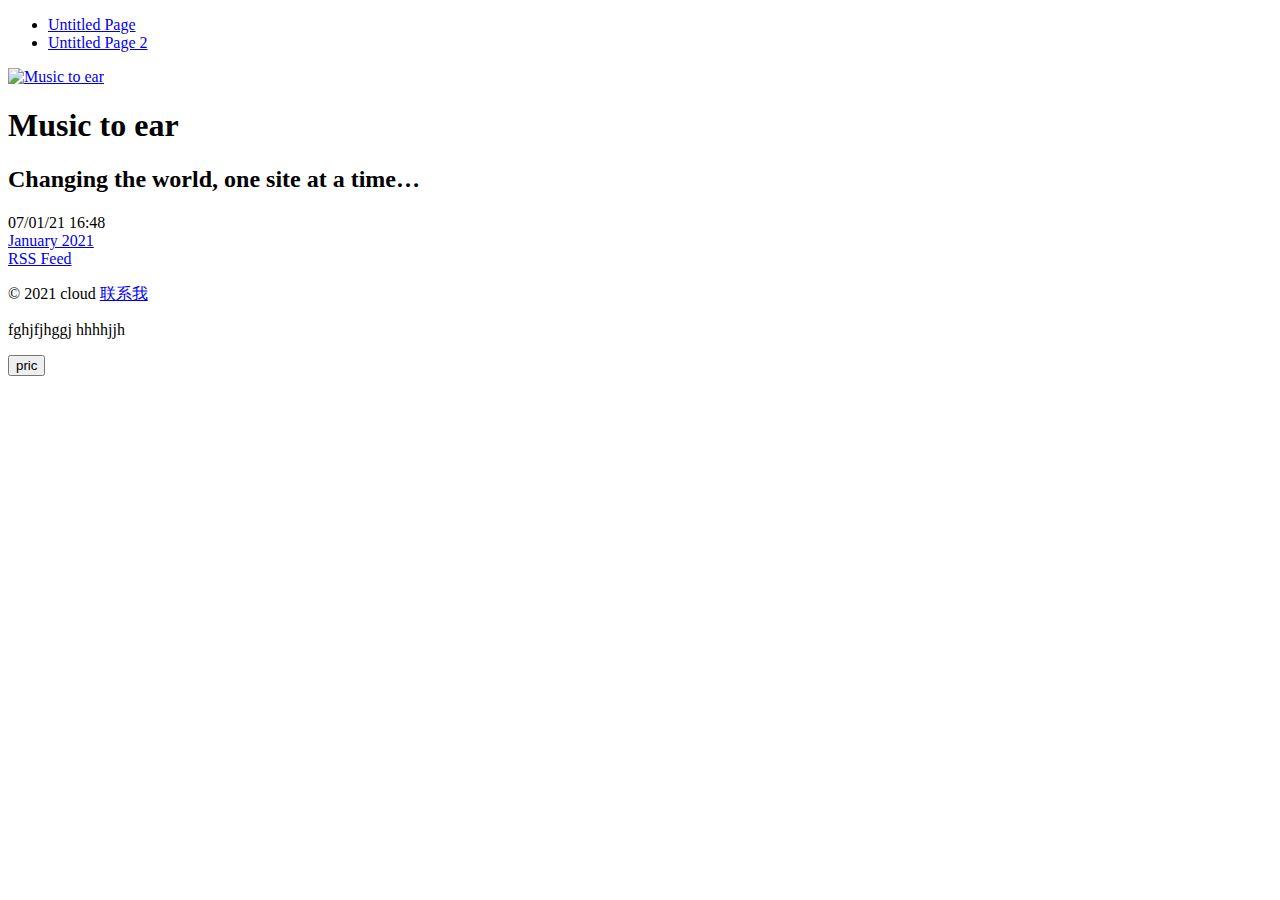
==== index.html @ 0192f1a6 "Add files via upload" ====
<!DOCTYPE html>
<html xmlns="https://www.w3.org/1999/xhtml" lang="zh">
 <head>

   <meta charset="utf-8" />
   <meta name="viewport" content="width=device-width, initial-scale=1.0, maximum-scale=1.0, user-scalable=0" />

	
<meta http-equiv="Content-Type" content="text/html; charset=utf-8" />
		<meta name="robots" content="index, follow" />
		<meta name="generator" content="RapidWeaver" />
		<link rel="apple-touch-icon" sizes="180x180" href="https://mutear.cn/resources/Amt180.png" />
<link rel="apple-touch-icon" sizes="167x167" href="https://mutear.cn/resources/Amt167.png" />
<link rel="icon" type="image/png" href="https://mutear.cn/resources/mt60x60.png" sizes="64x64" />
<link rel="apple-touch-icon" sizes="152x152" href="https://mutear.cn/resources/Amt152.png" />

	<meta name="twitter:card" content="summary">
	<meta name="twitter:title" content="Untitled Page | Music to ear">
	<meta name="twitter:url" content="https://mutear.cn/index.html">
	<meta property="og:type" content="website">
	<meta property="og:site_name" content="Music to ear">
	<meta property="og:title" content="Untitled Page | Music to ear">
	<meta property="og:url" content="https://mutear.cn/index.html"><!-- User defined head content such as meta tags and encoding options -->
	<title>Untitled Page | Music to ear</title>

	<link rel="stylesheet" type="text/css" media="all" href="rw_common/themes/lander/consolidated.css?rwcache=631704757" />
		
	
	
	<!-- Style variations - these are set up in the theme.plist -->
	<!-- User defined styles -->

	 <!--<script src="http://ajax.googleapis.com/ajax/libs/jquery/1.11.0/jquery.min.js"></script> -->
	 <!-- jquery 1.11.0 embedded -->
	 <script type="text/javascript" src="rw_common/themes/lander/js/jquery.min.js?rwcache=631704757"></script>
     <script type="text/javascript" src="rw_common/themes/lander/javascript.js?rwcache=631704757"></script>
	 <script type="text/javascript" src="rw_common/themes/lander/js/box.js?rwcache=631704757"></script>
	 <script type="text/javascript" src="rw_common/themes/lander/js/multithemes.js?rwcache=631704757"></script>

	<!-- User defined javascript -->
	<link rel="alternate" type="application/rss+xml" title="My RSS Feed" href="https://mutear.cn/files/feed.xml" />
<script type="text/javascript" async src="https://mutear.cn/files/meta.js"></script>

	

</head>

<!-- This page was created with RapidWeaver from Realmac Software. http://www.realmacsoftware.com -->

<body>
<div id="container"><!-- Start container -->
<!--box trigger-->
<div id="drop" class="togglebox">
    <i class="fa fa-plus-square-o"></i>
  </div>
<div class="clearer"></div>
 <!--drop nav -->
  <div id="accordion"><!-- BOX-->
     <div id="navcontainer_box">
     <div id="navcontainer_opacity"></div>
       <div id="navcontainer"><ul><li><a href="./" rel="" id="current">Untitled Page</a></li><li><a href="sitemap/" rel="">Untitled Page 2</a></li></ul></div>
      </div>
    </div><!-- BOX END-->
   <div class="clearer"></div>
  <div id="headerbox">
   <div id="rw-banner-image"> </div>
    <div id="banner_grid"></div>
      <div id="pageHeader"><!-- Start page header -->
     <div id="logo"><a href="https://mutear.cn/"><img src="rw_common/images/mt60x60.png" width="36" height="36" alt="Music to ear"/></a></div>
	  <div id="fade_titles">
	   <h1>Music to ear</h1>
	   <h2>Changing the world, one site at a time&hellip;</h2></div>
    </div><!-- End page header -->
  <div id="breadcrumbcontainer_box">
    <div id="opacity_background"></div>
     <div id="breadcrumbcontainer">
        
      </div><!-- End breadcrumb -->
    </div><!-- End breadcrumbcontainer_box -->
  </div><!-- End headerbox-->
 <div id="global_width">
	 <div id="contentContainer"><!-- Start main content wrapper -->
		 <div id="content"><!-- Start content -->
		   <div id="unique-entry-id-0" class="blog-entry"><h1 class="blog-entry-title"><a href="files/6961a2d50ccfc1071165cd75d370d933-0.html" class="blog-permalink"></a></h1><div class="blog-entry-date">07/01/21 16:48 </div><div class="blog-entry-body"></div></div>
		 </div><!-- End content -->
	 </div><!-- End main content wrapper -->
  <div id="sidebarBackground"></div>
<div id="sidebarContainer"><!-- Start Sidebar wrapper -->
  <div class="sideHeader"></div><!-- Sidebar header -->
	 <div id="sidebar"><!-- Start sidebar content -->
	 <div id="blog-archives"><a class="blog-archive-link-enabled" href="files/archive-january-2021.html">January 2021</a><br /></div><div id="blog-rss-feeds"><a class="blog-rss-link" href="files/feed.xml" rel="alternate" type="application/rss+xml" title="My RSS Feed">RSS Feed</a><br /></div> <!-- sidebar content such as the blog archive links -->
	 <div class="clearer"></div>
		<!-- sidebar content you enter in the page inspector -->
     </div><!-- End sidebar content -->
   </div><!-- End sidebar wrapper -->
 </div><!-- global_width -->
<div class="clearer"></div>
  <div id="footer"><!-- Start Footer -->
   <div class="footer_breadcrumbcontainer"> </div>
	  <p>&copy; 2021 cloud <a href="#" id="rw_email_contact">联系我</a><script type="text/javascript">var _rwObsfuscatedHref0 = "mai";var _rwObsfuscatedHref1 = "lto";var _rwObsfuscatedHref2 = ":wd";var _rwObsfuscatedHref3 = "zhu";var _rwObsfuscatedHref4 = "che";var _rwObsfuscatedHref5 = "201";var _rwObsfuscatedHref6 = "2@1";var _rwObsfuscatedHref7 = "26.";var _rwObsfuscatedHref8 = "com";var _rwObsfuscatedHref = _rwObsfuscatedHref0+_rwObsfuscatedHref1+_rwObsfuscatedHref2+_rwObsfuscatedHref3+_rwObsfuscatedHref4+_rwObsfuscatedHref5+_rwObsfuscatedHref6+_rwObsfuscatedHref7+_rwObsfuscatedHref8; document.getElementById("rw_email_contact").href = _rwObsfuscatedHref;</script></p>
  </div><!-- End Footer -->
</div><!-- End container -->

 <div id="up"><a href="#up"><span><i class="fa fa-angle-up"></i></span></a></div>

<!-- trigger options in multithemes.js -->
<div id="banner_parallax_on_off" class="settings"></div>
<div id="menuOpened" class="settings"></div>
<div id="banner_fade_in" class="settings"></div>

<!-- theme by http://www.multithemes.com -->
<div id="rapidweaver_privacy_message">
    <p><span style="font:13px .AppleSystemUIFont; color:#000000;">fghjfjhggj hhhhjjh </span></p>
    <button id="rapidweaver_privacy_message_dismiss_button">pric</button>
</div>

<script src="rw_common/assets/message.js?rwcache=631704757"></script>
</body>
</html>
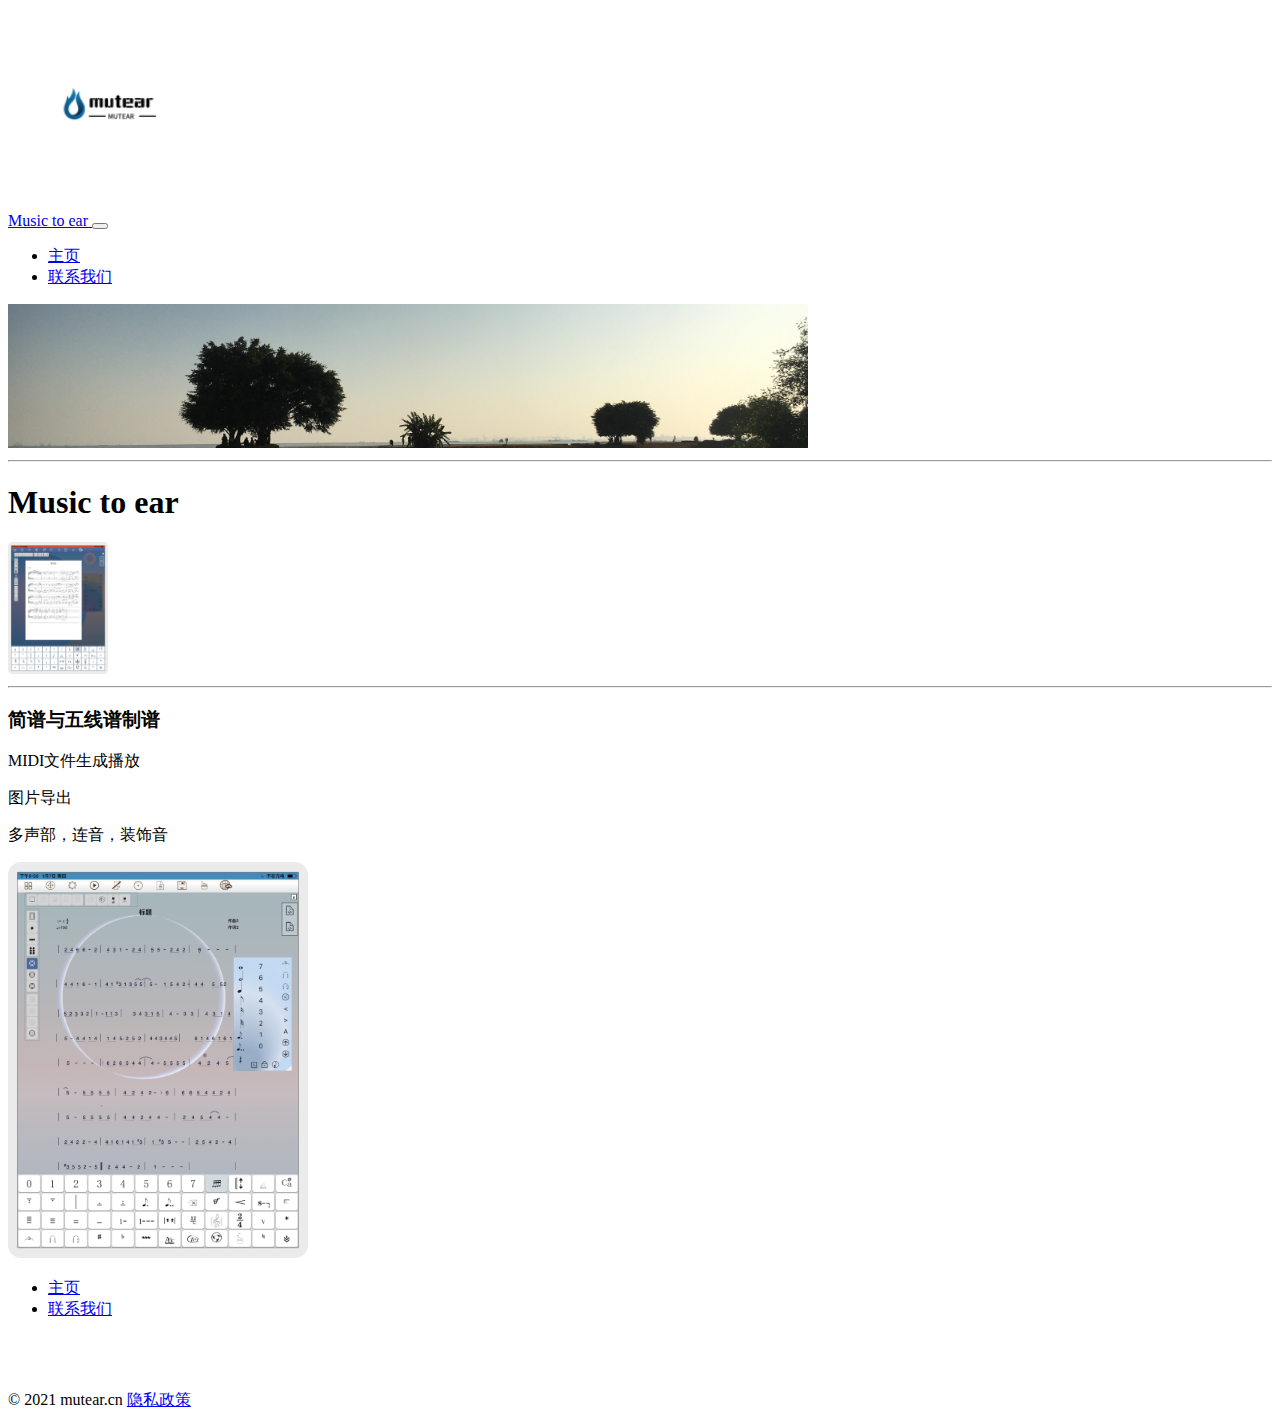
==== commit 47f117a1: "Add files via upload" ====
--- a/index.html
+++ b/index.html
@@ -1,119 +1,127 @@
 <!DOCTYPE html>
-<html xmlns="https://www.w3.org/1999/xhtml" lang="zh">
- <head>
+<html xmlns="http://www.w3.org/1999/xhtml" lang="zh">
 
-   <meta charset="utf-8" />
-   <meta name="viewport" content="width=device-width, initial-scale=1.0, maximum-scale=1.0, user-scalable=0" />
+<head>
 
-	
+	<meta charset="utf-8" /> 
 <meta http-equiv="Content-Type" content="text/html; charset=utf-8" />
 		<meta name="robots" content="index, follow" />
 		<meta name="generator" content="RapidWeaver" />
-		<link rel="apple-touch-icon" sizes="180x180" href="https://mutear.cn/resources/Amt180.png" />
-<link rel="apple-touch-icon" sizes="167x167" href="https://mutear.cn/resources/Amt167.png" />
-<link rel="icon" type="image/png" href="https://mutear.cn/resources/mt60x60.png" sizes="64x64" />
-<link rel="apple-touch-icon" sizes="152x152" href="https://mutear.cn/resources/Amt152.png" />
+		<link rel="apple-touch-icon" sizes="180x180" href="https://www.mutear.cn/resources/large.png" />
+<link rel="apple-touch-icon" sizes="167x167" href="https://www.mutear.cn/resources/medium.png" />
+<link rel="icon" type="image/png" href="https://www.mutear.cn/resources/diugai.com161002989892966.png" sizes="64x64" />
+<link rel="icon" type="image/png" href="https://www.mutear.cn/resources/favicon_medium.png" sizes="32x32" />
+<link rel="apple-touch-icon" sizes="152x152" href="https://www.mutear.cn/resources/small.png" />
+<link rel="icon" type="image/png" href="https://www.mutear.cn/resources/favicon_small.png" sizes="16x16" />
 
 	<meta name="twitter:card" content="summary">
-	<meta name="twitter:title" content="Untitled Page | Music to ear">
-	<meta name="twitter:url" content="https://mutear.cn/index.html">
+	<meta name="twitter:title" content="主页 | Music to ear">
+	<meta name="twitter:url" content="https://www.mutear.cn/index.html">
 	<meta property="og:type" content="website">
 	<meta property="og:site_name" content="Music to ear">
-	<meta property="og:title" content="Untitled Page | Music to ear">
-	<meta property="og:url" content="https://mutear.cn/index.html"><!-- User defined head content such as meta tags and encoding options -->
-	<title>Untitled Page | Music to ear</title>
+	<meta property="og:title" content="主页 | Music to ear">
+	<meta property="og:url" content="https://www.mutear.cn/index.html"> 
 
-	<link rel="stylesheet" type="text/css" media="all" href="rw_common/themes/lander/consolidated.css?rwcache=631704757" />
-		
-	
-	
-	<!-- Style variations - these are set up in the theme.plist -->
-	<!-- User defined styles -->
+	<!-- Meta tags -->
+	<meta name="viewport" content="width=device-width, initial-scale=1.0, maximum-scale=1.0, user-scalable=0" />
 
-	 <!--<script src="http://ajax.googleapis.com/ajax/libs/jquery/1.11.0/jquery.min.js"></script> -->
-	 <!-- jquery 1.11.0 embedded -->
-	 <script type="text/javascript" src="rw_common/themes/lander/js/jquery.min.js?rwcache=631704757"></script>
-     <script type="text/javascript" src="rw_common/themes/lander/javascript.js?rwcache=631704757"></script>
-	 <script type="text/javascript" src="rw_common/themes/lander/js/box.js?rwcache=631704757"></script>
-	 <script type="text/javascript" src="rw_common/themes/lander/js/multithemes.js?rwcache=631704757"></script>
+	<title>主页 | Music to ear</title>
+	<link rel="stylesheet" type="text/css" media="all" href="rw_common/consolidated.css?rwcache=631729079" />
 
-	<!-- User defined javascript -->
-	<link rel="alternate" type="application/rss+xml" title="My RSS Feed" href="https://mutear.cn/files/feed.xml" />
-<script type="text/javascript" async src="https://mutear.cn/files/meta.js"></script>
-
-	
 
 </head>
 
 <!-- This page was created with RapidWeaver from Realmac Software. http://www.realmacsoftware.com -->
 
 <body>
-<div id="container"><!-- Start container -->
-<!--box trigger-->
-<div id="drop" class="togglebox">
-    <i class="fa fa-plus-square-o"></i>
-  </div>
-<div class="clearer"></div>
- <!--drop nav -->
-  <div id="accordion"><!-- BOX-->
-     <div id="navcontainer_box">
-     <div id="navcontainer_opacity"></div>
-       <div id="navcontainer"><ul><li><a href="./" rel="" id="current">Untitled Page</a></li><li><a href="sitemap/" rel="">Untitled Page 2</a></li></ul></div>
-      </div>
-    </div><!-- BOX END-->
-   <div class="clearer"></div>
-  <div id="headerbox">
-   <div id="rw-banner-image"> </div>
-    <div id="banner_grid"></div>
-      <div id="pageHeader"><!-- Start page header -->
-     <div id="logo"><a href="https://mutear.cn/"><img src="rw_common/images/mt60x60.png" width="36" height="36" alt="Music to ear"/></a></div>
-	  <div id="fade_titles">
-	   <h1>Music to ear</h1>
-	   <h2>Changing the world, one site at a time&hellip;</h2></div>
-    </div><!-- End page header -->
-  <div id="breadcrumbcontainer_box">
-    <div id="opacity_background"></div>
-     <div id="breadcrumbcontainer">
-        
-      </div><!-- End breadcrumb -->
-    </div><!-- End breadcrumbcontainer_box -->
-  </div><!-- End headerbox-->
- <div id="global_width">
-	 <div id="contentContainer"><!-- Start main content wrapper -->
-		 <div id="content"><!-- Start content -->
-		   <div id="unique-entry-id-0" class="blog-entry"><h1 class="blog-entry-title"><a href="files/6961a2d50ccfc1071165cd75d370d933-0.html" class="blog-permalink"></a></h1><div class="blog-entry-date">07/01/21 16:48 </div><div class="blog-entry-body"></div></div>
-		 </div><!-- End content -->
-	 </div><!-- End main content wrapper -->
-  <div id="sidebarBackground"></div>
-<div id="sidebarContainer"><!-- Start Sidebar wrapper -->
-  <div class="sideHeader"></div><!-- Sidebar header -->
-	 <div id="sidebar"><!-- Start sidebar content -->
-	 <div id="blog-archives"><a class="blog-archive-link-enabled" href="files/archive-january-2021.html">January 2021</a><br /></div><div id="blog-rss-feeds"><a class="blog-rss-link" href="files/feed.xml" rel="alternate" type="application/rss+xml" title="My RSS Feed">RSS Feed</a><br /></div> <!-- sidebar content such as the blog archive links -->
-	 <div class="clearer"></div>
-		<!-- sidebar content you enter in the page inspector -->
-     </div><!-- End sidebar content -->
-   </div><!-- End sidebar wrapper -->
- </div><!-- global_width -->
-<div class="clearer"></div>
-  <div id="footer"><!-- Start Footer -->
-   <div class="footer_breadcrumbcontainer"> </div>
-	  <p>&copy; 2021 cloud <a href="#" id="rw_email_contact">联系我</a><script type="text/javascript">var _rwObsfuscatedHref0 = "mai";var _rwObsfuscatedHref1 = "lto";var _rwObsfuscatedHref2 = ":wd";var _rwObsfuscatedHref3 = "zhu";var _rwObsfuscatedHref4 = "che";var _rwObsfuscatedHref5 = "201";var _rwObsfuscatedHref6 = "2@1";var _rwObsfuscatedHref7 = "26.";var _rwObsfuscatedHref8 = "com";var _rwObsfuscatedHref = _rwObsfuscatedHref0+_rwObsfuscatedHref1+_rwObsfuscatedHref2+_rwObsfuscatedHref3+_rwObsfuscatedHref4+_rwObsfuscatedHref5+_rwObsfuscatedHref6+_rwObsfuscatedHref7+_rwObsfuscatedHref8; document.getElementById("rw_email_contact").href = _rwObsfuscatedHref;</script></p>
-  </div><!-- End Footer -->
-</div><!-- End container -->
+	<nav class="navbar navbar-expand-lg">
+		
+		<div class="container">
+			
+            <a class="navbar-brand" href="https://www.mutear.cn/">
+                <div class="logo"><img src="resources/large.png" width="200" height="200" alt="Music to ear"/></div>
+                <span class="navbar-title">Music to ear</span>
+            </a>
+         
+			<button class="navbar-toggler" type="button" data-toggle="collapse" data-target="#navbarNav" aria-controls="navbarNav" aria-expanded="false"
+			 aria-label="Toggle navigation">
+				<span class="navbar-toggler-icon"></span>
+			</button>
+			<div class="collapse navbar-collapse" id="navbarNav">
+				<ul class="navbar-nav ml-auto"><li class="nav-item active"><a href="index.html" target="_blank" class="nav-link">主页</a></li><li class="nav-item"><a href="uswe.html" rel="" class="nav-link">联系我们</a></li></ul>
+			 
+			</div>
+		</div>
+	</nav><img src="resources/bg.jpg" width="800">  
+	<hr class="my-5">
+	<div class="hero pb-5">
+		<div class="container">
+			<div class="row align-items-center justify-content-center">
+				<div class="col-sm-6 align-self-center">
+					<h1 class="hero-title mb-4">
+						Music to ear
+					</h1>
+					<p class="lead hero-slogan">
+						
+					</p>
+				</div>
+				<div class="col-sm-6">
+					<img src="resources/default.jpg" width="100" alt="" class="banner_image">
+				</div>
+			</div>
+		</div>
+    </div>
 
- <div id="up"><a href="#up"><span><i class="fa fa-angle-up"></i></span></a></div>
+    <hr class="my-5">
 
-<!-- trigger options in multithemes.js -->
-<div id="banner_parallax_on_off" class="settings"></div>
-<div id="menuOpened" class="settings"></div>
-<div id="banner_fade_in" class="settings"></div>
+	<div class="container">
+        <div class="row intro justify-content-between">
+            
+            
+           <div class="col-sm-6 align-self-center">
+					<h3 class="hero-title mb-4">
+					简谱与五线谱制谱
+					</h3>
+					
+				</div>
+				<div class="col-sm-6">
+					<p class="lead hero-slogan">
+						<li class="nav-item active">MIDI文件生成播放</li>
+					</p>
+					<p class="blog-rss-link">
+						<li class="nav-item active">图片导出</li>
+					</p>
+					<p class="lead hero-slogan">
+						<li class="nav-item active">多声部，连音，装饰音</li>	
+						</p>					
+							<img src="resources/jp.png" width="300" alt="" class="banner_image">
+				</div>
+			
+        </div>
+	</div>
 
-<!-- theme by http://www.multithemes.com -->
-<div id="rapidweaver_privacy_message">
-    <p><span style="font:13px .AppleSystemUIFont; color:#000000;">fghjfjhggj hhhhjjh </span></p>
-    <button id="rapidweaver_privacy_message_dismiss_button">pric</button>
-</div>
+	<div class="footer">
+		<div class="container">
+			<div class="row justify-content-start">
+				<div class="col">
+					
 
-<script src="rw_common/assets/message.js?rwcache=631704757"></script>
+					<ul class="navbar-nav ml-auto"><li class="nav-item active"><a href="index.html" target="_blank" class="nav-link">主页</a></li><li class="nav-item"><a href="uswe.html" rel="" class="nav-link">联系我们</a></li></ul>
+				
+				
+				</div>
+				
+			</div>
+		</div>
+	</br>
+	</br></br>
+		<div class="container">
+		   <div > &copy; 2021 mutear.cn <a href="privacy.html" rel="" class="nav-link">隐私政策</a></div>
+		</div>
+		</div>
+	</div>
+
+	
 </body>
-</html>
+
+</html>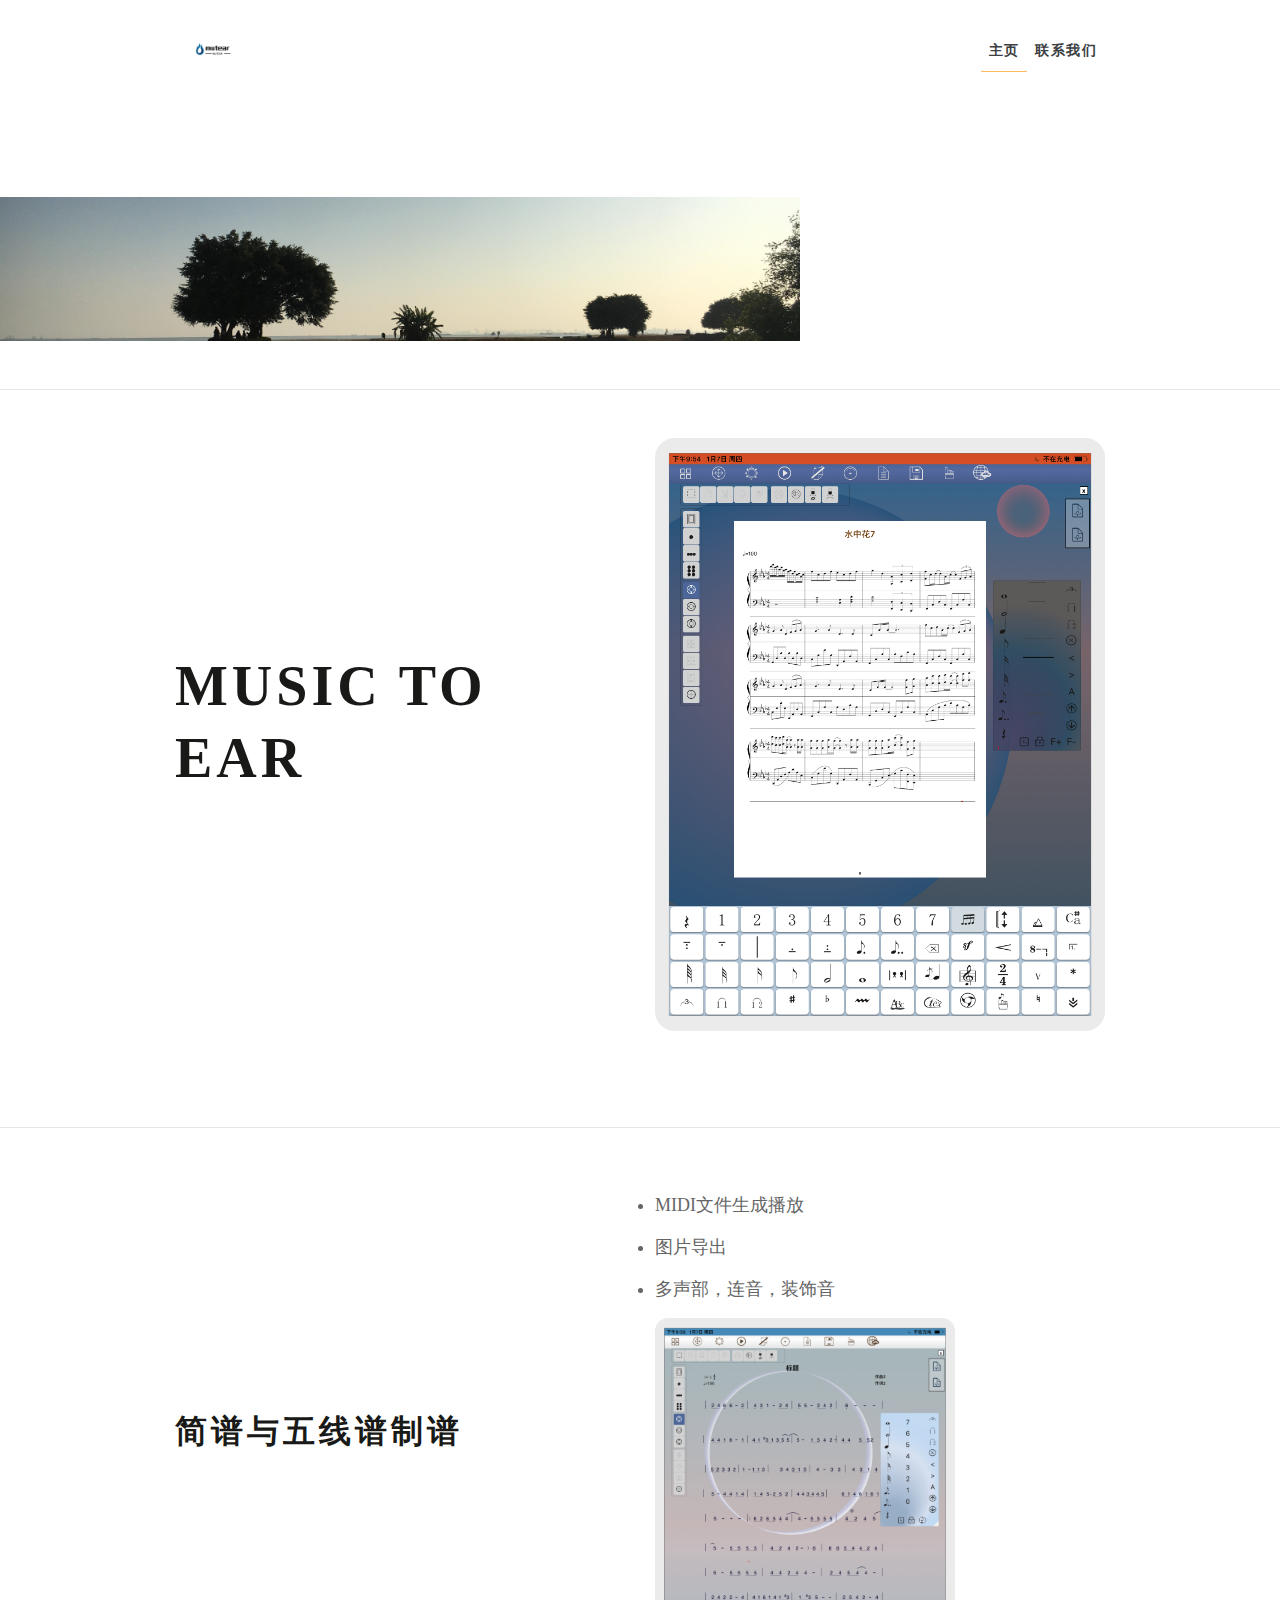
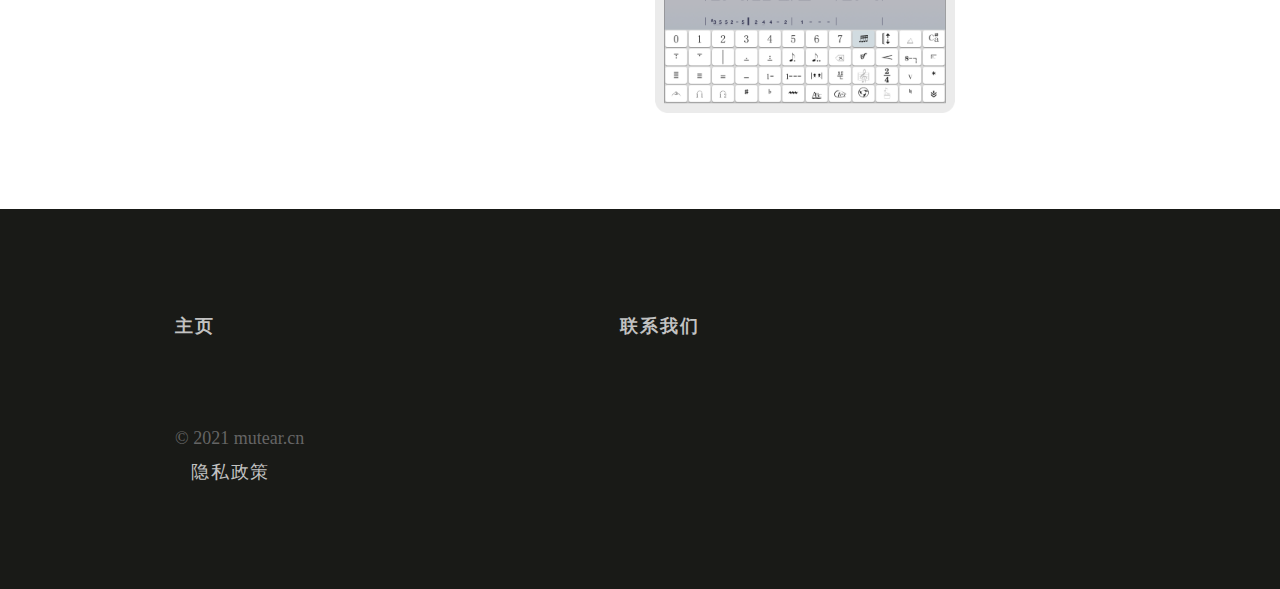
==== commit 691bccf2: "Update index.html" ====
--- a/index.html
+++ b/index.html
@@ -26,7 +26,7 @@
 	<meta name="viewport" content="width=device-width, initial-scale=1.0, maximum-scale=1.0, user-scalable=0" />
 
 	<title>主页 | Music to ear</title>
-	<link rel="stylesheet" type="text/css" media="all" href="rw_common/consolidated.css?rwcache=631729079" />
+	<link rel="stylesheet" type="text/css" media="all" href="rw_common/consolidated.css" />
 
 
 </head>
@@ -124,4 +124,4 @@
 	
 </body>
 
-</html>+</html>
--- a/rw_common/consolidated.css
+++ b/rw_common/consolidated.css
@@ -0,0 +1 @@
+@media only screen{body{color:rgba(101,101,101,1.00);background-color:rgba(255,255,255,1.00);font-size:18px;}a:link,a:visited{color:rgba(253,187,92,1.00);}a:active,a:hover{color:rgba(202,150,74,1.00);}.btn-primary:link,.form-input-button{color:#FFF;background-color:rgba(253,187,92,1.00);border-color:rgba(253,187,92,1.00);}blockquote{color:rgba(25,26,23,1.00);border-left-color:rgba(253,187,92,1.00);}.dropdown-menu .active .nav-link{color:rgba(253,187,92,1.00);}.album-title,h1,h2,h3,h4,h5,h6{color:rgba(25,26,23,1.00);}.album-title em,h1 em,h2 em,h3 em,h4 em,h5 em,h6 em{color:rgba(194,194,194,1.00);}.album-title:after,h1:after,h2:after,h3:after,h4:after,h5:after,h6:after{background-color:rgba(253,187,92,1.00);}.navbar{background-color:rgba(255,255,255,1.00);}.nav-link:link,.nav-link:visited{color:rgba(59,62,66,1.00);}.navbar-nav>.nav-item>.nav-link:hover{color:rgba(47,50,53,1.00);}.navbar-toggler-icon{background:url("data:image/svg+xml;charset=utf8,%3Csvg viewBox='0 0 30 30' xmlns='http://www.w3.org/2000/svg'%3E%3Cpath stroke='rgba(59,62,66,1.00)' stroke-width='2' stroke-linecap='round' stroke-miterlimit='10' d='M4 7h22M4 15h22M4 23h22'/%3E%3C/svg%3E");}.navbar-nav>.nav-item.active>.nav-link{border-color:rgba(253,187,92,1.00);}.footer{background-color:rgba(25,26,23,1.00);}.footer a:active,.footer a:hover,.footer a:link,.footer a:visited,.footer-content{color:rgba(194,194,194,1.00) !important;}.navbar .navbar-brand img{display:inline-block;}.nav-link{text-transform:uppercase;letter-spacing:0.1em;}.hero-title{text-transform:uppercase;}.banner_image{filter:none;}.container{max-width:960px;}h1,h2,h3,h4,h5,h6,.album-title{text-transform:uppercase;letter-spacing:0.25rem;}}/*! * Bootstrap v4.0.0 (https://getbootstrap.com) * Copyright 2011-2018 The Bootstrap Authors * Copyright 2011-2018 Twitter, Inc. * Licensed under MIT (https://github.com/twbs/bootstrap/blob/master/LICENSE) */:root{--blue:#007bff;--indigo:#6610f2;--purple:#6f42c1;--pink:#e83e8c;--red:#dc3545;--orange:#fd7e14;--yellow:#ffc107;--green:#28a745;--teal:#20c997;--cyan:#17a2b8;--white:#fff;--gray:#6c757d;--gray-dark:#343a40;--primary:#007bff;--secondary:#6c757d;--success:#28a745;--info:#17a2b8;--warning:#ffc107;--danger:#dc3545;--light:#f8f9fa;--dark:#343a40;--breakpoint-xs:0;--breakpoint-sm:576px;--breakpoint-md:768px;--breakpoint-lg:992px;--breakpoint-xl:1200px;--font-family-sans-serif:"Quattrocento Sans",-apple-system,BlinkMacSystemFont,"Segoe UI",Roboto,"Helvetica Neue",Arial,sans-serif,"Apple Color Emoji","Segoe UI Emoji","Segoe UI Symbol";--font-family-monospace:SFMono-Regular,Menlo,Monaco,Consolas,"Liberation Mono","Courier New",monospace;}*,:after,:before{-webkit-box-sizing:border-box;box-sizing:border-box;}html{font-family:sans-serif;line-height:1.15;-webkit-text-size-adjust:100%;-ms-text-size-adjust:100%;-ms-overflow-style:scrollbar;-webkit-tap-highlight-color:transparent;}@-ms-viewport{width:device-width;}article,aside,dialog,figcaption,figure,footer,header,hgroup,main,nav,section{display:block;}body{margin:0;font-family:Quattrocento,serif;font-size:1rem;line-height:1.6;color:#656565;text-align:left;background-color:#FFF;}[tabindex="-1"]:focus{outline:0 !important;}hr{-webkit-box-sizing:content-box;box-sizing:content-box;height:0;overflow:visible;}h1,h2,h3,h4,h5,h6{margin-top:0;margin-bottom:0.5rem;}p{margin-top:0;margin-bottom:1rem;}abbr[data-original-title],abbr[title]{text-decoration:underline;-webkit-text-decoration:underline dotted;text-decoration:underline dotted;cursor:help;border-bottom:0;}address{font-style:normal;line-height:inherit;}address,dl,ol,ul{margin-bottom:1rem;}dl,ol,ul{margin-top:0;}ol ol,ol ul,ul ol,ul ul{margin-bottom:0;}dt{font-weight:700;}dd{margin-bottom:0.5rem;margin-left:0;}blockquote{margin:0 0 1rem;}dfn{font-style:italic;}b,strong{font-weight:bolder;}small{font-size:80%;}sub,sup{position:relative;font-size:75%;line-height:0;vertical-align:baseline;}sub{bottom:-0.25em;}sup{top:-0.5em;}a{color:#007BFF;text-decoration:none;background-color:transparent;-webkit-text-decoration-skip:objects;}a:hover{color:#0056B3;text-decoration:underline;}a:not([href]):not([tabindex]),a:not([href]):not([tabindex]):focus,a:not([href]):not([tabindex]):hover{color:inherit;text-decoration:none;}a:not([href]):not([tabindex]):focus{outline:0;}code,kbd,pre,samp{font-family:monospace,monospace;font-size:1em;}pre{margin-top:0;margin-bottom:1rem;overflow:auto;-ms-overflow-style:scrollbar;}figure{margin:0 0 1rem;}img{vertical-align:middle;border-style:none;}svg:not(:root){overflow:hidden;}table{border-collapse:collapse;}caption{padding-top:0.75rem;padding-bottom:0.75rem;color:#6C757D;text-align:left;caption-side:bottom;}th{text-align:inherit;}label{display:inline-block;margin-bottom:0.5rem;}button{border-radius:0;}button:focus{outline:1px dotted;outline:5px auto -webkit-focus-ring-color;}button,input,optgroup,select,textarea{margin:0;font-family:inherit;font-size:inherit;line-height:inherit;}button,input{overflow:visible;}button,select{text-transform:none;}[type=reset],[type=submit],button,html [type=button]{-webkit-appearance:button;}[type=button]::-moz-focus-inner,[type=reset]::-moz-focus-inner,[type=submit]::-moz-focus-inner,button::-moz-focus-inner{padding:0;border-style:none;}input[type=checkbox],input[type=radio]{-webkit-box-sizing:border-box;box-sizing:border-box;padding:0;}input[type=date],input[type=datetime-local],input[type=month],input[type=time]{-webkit-appearance:listbox;}textarea{overflow:auto;resize:vertical;}fieldset{min-width:0;padding:0;margin:0;border:0;}legend{display:block;width:100%;max-width:100%;padding:0;margin-bottom:0.5rem;font-size:1.5rem;line-height:inherit;color:inherit;white-space:normal;}progress{vertical-align:baseline;}[type=number]::-webkit-inner-spin-button,[type=number]::-webkit-outer-spin-button{height:auto;}[type=search]{outline-offset:-2px;-webkit-appearance:none;}[type=search]::-webkit-search-cancel-button,[type=search]::-webkit-search-decoration{-webkit-appearance:none;}::-webkit-file-upload-button{font:inherit;-webkit-appearance:button;}output{display:inline-block;}summary{display:list-item;cursor:pointer;}template{display:none;}[hidden]{display:none !important;}.album-title,.h1,.h2,.h3,.h4,.h5,.h6,.photo-background .photo-navigation .photo-title,h1,h2,h3,h4,h5,h6{margin-bottom:0.5rem;font-family:Oswald;font-weight:700;line-height:1.3;color:inherit;}.album-title,.h1,h1{font-size:3.5rem;}.h2,.photo-background .photo-navigation .photo-title,h2{font-size:3rem;}.h3,h3{font-size:2rem;}.h4,h4{font-size:1.25rem;}.h5,.h6,h5,h6{font-size:1rem;}.album-description,.lead,.photo-background .photo-navigation .photo-caption{font-size:1.25rem;font-weight:300;}.display-1{font-size:6rem;}.display-1,.display-2{font-weight:300;line-height:1.3;}.display-2{font-size:5.5rem;}.display-3{font-size:4.5rem;}.display-3,.display-4{font-weight:300;line-height:1.3;}.display-4{font-size:3.5rem;}hr{margin-top:1rem;margin-bottom:1rem;border:0;border-top:1px solid rgba(0,0,0,0.1);}.small,small{font-size:80%;font-weight:400;}.mark,mark{padding:0.2em;background-color:#FCF8E3;}.list-inline,.list-unstyled{padding-left:0;list-style:none;}.list-inline-item{display:inline-block;}.list-inline-item:not(:last-child){margin-right:0.5rem;}.initialism{font-size:90%;text-transform:uppercase;}.blockquote{margin-bottom:1rem;font-size:1.25rem;}.blockquote-footer{display:block;font-size:80%;color:#6C757D;}.blockquote-footer:before{content:"\2014   \A0";}.album-wrapper .thumbnail-wrap .thumbnail-frame>a>img,.blog-entry img,.img-fluid,.img-thumbnail,img{max-width:100%;height:auto;}.img-thumbnail{padding:0.25rem;background-color:#FFF;border:1px solid #DEE2E6;border-radius:0.25rem;-webkit-box-shadow:0 1px 2px rgba(0,0,0,.075);box-shadow:0 1px 2px rgba(0,0,0,0.075);}.figure{display:inline-block;}.figure-img{margin-bottom:0.5rem;line-height:1;}.figure-caption{font-size:90%;color:#6C757D;}code,kbd,pre,samp{font-family:SFMono-Regular,Menlo,Monaco,Consolas,Liberation Mono,Courier New,monospace;}code{font-size:87.5%;color:#E83E8C;word-break:break-word;}a>code{color:inherit;}kbd{padding:0.2rem 0.4rem;font-size:87.5%;color:#FFF;background-color:#212529;border-radius:0.2rem;-webkit-box-shadow:inset 0 -.1rem 0 rgba(0,0,0,.25);box-shadow:inset 0 -0.1rem 0 rgba(0,0,0,0.25);}kbd kbd{padding:0;font-size:100%;font-weight:700;-webkit-box-shadow:none;box-shadow:none;}pre{display:block;font-size:87.5%;color:#212529;}pre code{font-size:inherit;color:inherit;word-break:normal;}.pre-scrollable{max-height:340px;overflow-y:scroll;}.container{width:100%;padding-right:15px;padding-left:15px;margin-right:auto;margin-left:auto;}@media (min-width:576px){.container{max-width:540px;}}@media (min-width:768px){.container{max-width:720px;}}@media (min-width:992px){.container{max-width:960px;}}@media (min-width:1200px){.container{max-width:1140px;}}.container-fluid{width:100%;padding-right:15px;padding-left:15px;margin-right:auto;margin-left:auto;}.row{display:-webkit-box;display:-ms-flexbox;display:flex;-ms-flex-wrap:wrap;flex-wrap:wrap;margin-right:-15px;margin-left:-15px;}.no-gutters{margin-right:0;margin-left:0;}.no-gutters>.col,.no-gutters>[class*=col-]{padding-right:0;padding-left:0;}.col,.col-1,.col-2,.col-3,.col-4,.col-5,.col-6,.col-7,.col-8,.col-9,.col-10,.col-11,.col-12,.col-auto,.col-lg,.col-lg-1,.col-lg-2,.col-lg-3,.col-lg-4,.col-lg-5,.col-lg-6,.col-lg-7,.col-lg-8,.col-lg-9,.col-lg-10,.col-lg-11,.col-lg-12,.col-lg-auto,.col-md,.col-md-1,.col-md-2,.col-md-3,.col-md-4,.col-md-5,.col-md-6,.col-md-7,.col-md-8,.col-md-9,.col-md-10,.col-md-11,.col-md-12,.col-md-auto,.col-sm,.col-sm-1,.col-sm-2,.col-sm-3,.col-sm-4,.col-sm-5,.col-sm-6,.col-sm-7,.col-sm-8,.col-sm-9,.col-sm-10,.col-sm-11,.col-sm-12,.col-sm-auto,.col-xl,.col-xl-1,.col-xl-2,.col-xl-3,.col-xl-4,.col-xl-5,.col-xl-6,.col-xl-7,.col-xl-8,.col-xl-9,.col-xl-10,.col-xl-11,.col-xl-12,.col-xl-auto,.form-select-field{position:relative;width:100%;min-height:1px;padding-right:15px;padding-left:15px;}.col{-ms-flex-preferred-size:0;flex-basis:0;-webkit-box-flex:1;-ms-flex-positive:1;flex-grow:1;max-width:100%;}.col-auto{-ms-flex:0 0 auto;flex:0 0 auto;width:auto;max-width:none;}.col-1,.col-auto{-webkit-box-flex:0;}.col-1{-ms-flex:0 0 8.33333333%;flex:0 0 8.33333333%;max-width:8.33333333%;}.col-2{-ms-flex:0 0 16.66666667%;flex:0 0 16.66666667%;max-width:16.66666667%;}.col-2,.col-3{-webkit-box-flex:0;}.col-3{-ms-flex:0 0 25%;flex:0 0 25%;max-width:25%;}.col-4{-ms-flex:0 0 33.33333333%;flex:0 0 33.33333333%;max-width:33.33333333%;}.col-4,.col-5{-webkit-box-flex:0;}.col-5{-ms-flex:0 0 41.66666667%;flex:0 0 41.66666667%;max-width:41.66666667%;}.col-6{-ms-flex:0 0 50%;flex:0 0 50%;max-width:50%;}.col-6,.col-7{-webkit-box-flex:0;}.col-7{-ms-flex:0 0 58.33333333%;flex:0 0 58.33333333%;max-width:58.33333333%;}.col-8{-ms-flex:0 0 66.66666667%;flex:0 0 66.66666667%;max-width:66.66666667%;}.col-8,.col-9{-webkit-box-flex:0;}.col-9{-ms-flex:0 0 75%;flex:0 0 75%;max-width:75%;}.col-10{-ms-flex:0 0 83.33333333%;flex:0 0 83.33333333%;max-width:83.33333333%;}.col-10,.col-11{-webkit-box-flex:0;}.col-11{-ms-flex:0 0 91.66666667%;flex:0 0 91.66666667%;max-width:91.66666667%;}.col-12{-webkit-box-flex:0;-ms-flex:0 0 100%;flex:0 0 100%;max-width:100%;}.order-first{-webkit-box-ordinal-group:0;-ms-flex-order:-1;order:-1;}.order-last{-webkit-box-ordinal-group:14;-ms-flex-order:13;order:13;}.order-0{-webkit-box-ordinal-group:1;-ms-flex-order:0;order:0;}.order-1{-webkit-box-ordinal-group:2;-ms-flex-order:1;order:1;}.order-2{-webkit-box-ordinal-group:3;-ms-flex-order:2;order:2;}.order-3{-webkit-box-ordinal-group:4;-ms-flex-order:3;order:3;}.order-4{-webkit-box-ordinal-group:5;-ms-flex-order:4;order:4;}.order-5{-webkit-box-ordinal-group:6;-ms-flex-order:5;order:5;}.order-6{-webkit-box-ordinal-group:7;-ms-flex-order:6;order:6;}.order-7{-webkit-box-ordinal-group:8;-ms-flex-order:7;order:7;}.order-8{-webkit-box-ordinal-group:9;-ms-flex-order:8;order:8;}.order-9{-webkit-box-ordinal-group:10;-ms-flex-order:9;order:9;}.order-10{-webkit-box-ordinal-group:11;-ms-flex-order:10;order:10;}.order-11{-webkit-box-ordinal-group:12;-ms-flex-order:11;order:11;}.order-12{-webkit-box-ordinal-group:13;-ms-flex-order:12;order:12;}.offset-1{margin-left:8.33333333%;}.offset-2{margin-left:16.66666667%;}.offset-3{margin-left:25%;}.offset-4{margin-left:33.33333333%;}.offset-5{margin-left:41.66666667%;}.offset-6{margin-left:50%;}.offset-7{margin-left:58.33333333%;}.offset-8{margin-left:66.66666667%;}.offset-9{margin-left:75%;}.offset-10{margin-left:83.33333333%;}.offset-11{margin-left:91.66666667%;}@media (min-width:576px){.col-sm{-ms-flex-preferred-size:0;flex-basis:0;-webkit-box-flex:1;-ms-flex-positive:1;flex-grow:1;max-width:100%;}.col-sm-auto{-webkit-box-flex:0;-ms-flex:0 0 auto;flex:0 0 auto;width:auto;max-width:none;}.col-sm-1{-webkit-box-flex:0;-ms-flex:0 0 8.33333333%;flex:0 0 8.33333333%;max-width:8.33333333%;}.col-sm-2{-webkit-box-flex:0;-ms-flex:0 0 16.66666667%;flex:0 0 16.66666667%;max-width:16.66666667%;}.col-sm-3{-webkit-box-flex:0;-ms-flex:0 0 25%;flex:0 0 25%;max-width:25%;}.col-sm-4{-webkit-box-flex:0;-ms-flex:0 0 33.33333333%;flex:0 0 33.33333333%;max-width:33.33333333%;}.col-sm-5{-webkit-box-flex:0;-ms-flex:0 0 41.66666667%;flex:0 0 41.66666667%;max-width:41.66666667%;}.col-sm-6,.form-select-field{-webkit-box-flex:0;-ms-flex:0 0 50%;flex:0 0 50%;max-width:50%;}.col-sm-7{-webkit-box-flex:0;-ms-flex:0 0 58.33333333%;flex:0 0 58.33333333%;max-width:58.33333333%;}.col-sm-8{-webkit-box-flex:0;-ms-flex:0 0 66.66666667%;flex:0 0 66.66666667%;max-width:66.66666667%;}.col-sm-9{-webkit-box-flex:0;-ms-flex:0 0 75%;flex:0 0 75%;max-width:75%;}.col-sm-10{-webkit-box-flex:0;-ms-flex:0 0 83.33333333%;flex:0 0 83.33333333%;max-width:83.33333333%;}.col-sm-11{-webkit-box-flex:0;-ms-flex:0 0 91.66666667%;flex:0 0 91.66666667%;max-width:91.66666667%;}.col-sm-12{-webkit-box-flex:0;-ms-flex:0 0 100%;flex:0 0 100%;max-width:100%;}.order-sm-first{-webkit-box-ordinal-group:0;-ms-flex-order:-1;order:-1;}.order-sm-last{-webkit-box-ordinal-group:14;-ms-flex-order:13;order:13;}.order-sm-0{-webkit-box-ordinal-group:1;-ms-flex-order:0;order:0;}.order-sm-1{-webkit-box-ordinal-group:2;-ms-flex-order:1;order:1;}.order-sm-2{-webkit-box-ordinal-group:3;-ms-flex-order:2;order:2;}.order-sm-3{-webkit-box-ordinal-group:4;-ms-flex-order:3;order:3;}.order-sm-4{-webkit-box-ordinal-group:5;-ms-flex-order:4;order:4;}.order-sm-5{-webkit-box-ordinal-group:6;-ms-flex-order:5;order:5;}.order-sm-6{-webkit-box-ordinal-group:7;-ms-flex-order:6;order:6;}.order-sm-7{-webkit-box-ordinal-group:8;-ms-flex-order:7;order:7;}.order-sm-8{-webkit-box-ordinal-group:9;-ms-flex-order:8;order:8;}.order-sm-9{-webkit-box-ordinal-group:10;-ms-flex-order:9;order:9;}.order-sm-10{-webkit-box-ordinal-group:11;-ms-flex-order:10;order:10;}.order-sm-11{-webkit-box-ordinal-group:12;-ms-flex-order:11;order:11;}.order-sm-12{-webkit-box-ordinal-group:13;-ms-flex-order:12;order:12;}.offset-sm-0{margin-left:0;}.offset-sm-1{margin-left:8.33333333%;}.offset-sm-2{margin-left:16.66666667%;}.offset-sm-3{margin-left:25%;}.offset-sm-4{margin-left:33.33333333%;}.offset-sm-5{margin-left:41.66666667%;}.offset-sm-6{margin-left:50%;}.offset-sm-7{margin-left:58.33333333%;}.offset-sm-8{margin-left:66.66666667%;}.offset-sm-9{margin-left:75%;}.offset-sm-10{margin-left:83.33333333%;}.offset-sm-11{margin-left:91.66666667%;}}@media (min-width:768px){.col-md{-ms-flex-preferred-size:0;flex-basis:0;-webkit-box-flex:1;-ms-flex-positive:1;flex-grow:1;max-width:100%;}.col-md-auto{-webkit-box-flex:0;-ms-flex:0 0 auto;flex:0 0 auto;width:auto;max-width:none;}.col-md-1{-webkit-box-flex:0;-ms-flex:0 0 8.33333333%;flex:0 0 8.33333333%;max-width:8.33333333%;}.col-md-2{-webkit-box-flex:0;-ms-flex:0 0 16.66666667%;flex:0 0 16.66666667%;max-width:16.66666667%;}.col-md-3{-webkit-box-flex:0;-ms-flex:0 0 25%;flex:0 0 25%;max-width:25%;}.col-md-4{-webkit-box-flex:0;-ms-flex:0 0 33.33333333%;flex:0 0 33.33333333%;max-width:33.33333333%;}.col-md-5{-webkit-box-flex:0;-ms-flex:0 0 41.66666667%;flex:0 0 41.66666667%;max-width:41.66666667%;}.col-md-6{-webkit-box-flex:0;-ms-flex:0 0 50%;flex:0 0 50%;max-width:50%;}.col-md-7{-webkit-box-flex:0;-ms-flex:0 0 58.33333333%;flex:0 0 58.33333333%;max-width:58.33333333%;}.col-md-8{-webkit-box-flex:0;-ms-flex:0 0 66.66666667%;flex:0 0 66.66666667%;max-width:66.66666667%;}.col-md-9{-webkit-box-flex:0;-ms-flex:0 0 75%;flex:0 0 75%;max-width:75%;}.col-md-10{-webkit-box-flex:0;-ms-flex:0 0 83.33333333%;flex:0 0 83.33333333%;max-width:83.33333333%;}.col-md-11{-webkit-box-flex:0;-ms-flex:0 0 91.66666667%;flex:0 0 91.66666667%;max-width:91.66666667%;}.col-md-12{-webkit-box-flex:0;-ms-flex:0 0 100%;flex:0 0 100%;max-width:100%;}.order-md-first{-webkit-box-ordinal-group:0;-ms-flex-order:-1;order:-1;}.order-md-last{-webkit-box-ordinal-group:14;-ms-flex-order:13;order:13;}.order-md-0{-webkit-box-ordinal-group:1;-ms-flex-order:0;order:0;}.order-md-1{-webkit-box-ordinal-group:2;-ms-flex-order:1;order:1;}.order-md-2{-webkit-box-ordinal-group:3;-ms-flex-order:2;order:2;}.order-md-3{-webkit-box-ordinal-group:4;-ms-flex-order:3;order:3;}.order-md-4{-webkit-box-ordinal-group:5;-ms-flex-order:4;order:4;}.order-md-5{-webkit-box-ordinal-group:6;-ms-flex-order:5;order:5;}.order-md-6{-webkit-box-ordinal-group:7;-ms-flex-order:6;order:6;}.order-md-7{-webkit-box-ordinal-group:8;-ms-flex-order:7;order:7;}.order-md-8{-webkit-box-ordinal-group:9;-ms-flex-order:8;order:8;}.order-md-9{-webkit-box-ordinal-group:10;-ms-flex-order:9;order:9;}.order-md-10{-webkit-box-ordinal-group:11;-ms-flex-order:10;order:10;}.order-md-11{-webkit-box-ordinal-group:12;-ms-flex-order:11;order:11;}.order-md-12{-webkit-box-ordinal-group:13;-ms-flex-order:12;order:12;}.offset-md-0{margin-left:0;}.offset-md-1{margin-left:8.33333333%;}.offset-md-2{margin-left:16.66666667%;}.offset-md-3{margin-left:25%;}.offset-md-4{margin-left:33.33333333%;}.offset-md-5{margin-left:41.66666667%;}.offset-md-6{margin-left:50%;}.offset-md-7{margin-left:58.33333333%;}.offset-md-8{margin-left:66.66666667%;}.offset-md-9{margin-left:75%;}.offset-md-10{margin-left:83.33333333%;}.offset-md-11{margin-left:91.66666667%;}}@media (min-width:992px){.col-lg{-ms-flex-preferred-size:0;flex-basis:0;-webkit-box-flex:1;-ms-flex-positive:1;flex-grow:1;max-width:100%;}.col-lg-auto{-webkit-box-flex:0;-ms-flex:0 0 auto;flex:0 0 auto;width:auto;max-width:none;}.col-lg-1{-webkit-box-flex:0;-ms-flex:0 0 8.33333333%;flex:0 0 8.33333333%;max-width:8.33333333%;}.col-lg-2{-webkit-box-flex:0;-ms-flex:0 0 16.66666667%;flex:0 0 16.66666667%;max-width:16.66666667%;}.col-lg-3{-webkit-box-flex:0;-ms-flex:0 0 25%;flex:0 0 25%;max-width:25%;}.col-lg-4{-webkit-box-flex:0;-ms-flex:0 0 33.33333333%;flex:0 0 33.33333333%;max-width:33.33333333%;}.col-lg-5{-webkit-box-flex:0;-ms-flex:0 0 41.66666667%;flex:0 0 41.66666667%;max-width:41.66666667%;}.col-lg-6{-webkit-box-flex:0;-ms-flex:0 0 50%;flex:0 0 50%;max-width:50%;}.col-lg-7{-webkit-box-flex:0;-ms-flex:0 0 58.33333333%;flex:0 0 58.33333333%;max-width:58.33333333%;}.col-lg-8{-webkit-box-flex:0;-ms-flex:0 0 66.66666667%;flex:0 0 66.66666667%;max-width:66.66666667%;}.col-lg-9{-webkit-box-flex:0;-ms-flex:0 0 75%;flex:0 0 75%;max-width:75%;}.col-lg-10{-webkit-box-flex:0;-ms-flex:0 0 83.33333333%;flex:0 0 83.33333333%;max-width:83.33333333%;}.col-lg-11{-webkit-box-flex:0;-ms-flex:0 0 91.66666667%;flex:0 0 91.66666667%;max-width:91.66666667%;}.col-lg-12{-webkit-box-flex:0;-ms-flex:0 0 100%;flex:0 0 100%;max-width:100%;}.order-lg-first{-webkit-box-ordinal-group:0;-ms-flex-order:-1;order:-1;}.order-lg-last{-webkit-box-ordinal-group:14;-ms-flex-order:13;order:13;}.order-lg-0{-webkit-box-ordinal-group:1;-ms-flex-order:0;order:0;}.order-lg-1{-webkit-box-ordinal-group:2;-ms-flex-order:1;order:1;}.order-lg-2{-webkit-box-ordinal-group:3;-ms-flex-order:2;order:2;}.order-lg-3{-webkit-box-ordinal-group:4;-ms-flex-order:3;order:3;}.order-lg-4{-webkit-box-ordinal-group:5;-ms-flex-order:4;order:4;}.order-lg-5{-webkit-box-ordinal-group:6;-ms-flex-order:5;order:5;}.order-lg-6{-webkit-box-ordinal-group:7;-ms-flex-order:6;order:6;}.order-lg-7{-webkit-box-ordinal-group:8;-ms-flex-order:7;order:7;}.order-lg-8{-webkit-box-ordinal-group:9;-ms-flex-order:8;order:8;}.order-lg-9{-webkit-box-ordinal-group:10;-ms-flex-order:9;order:9;}.order-lg-10{-webkit-box-ordinal-group:11;-ms-flex-order:10;order:10;}.order-lg-11{-webkit-box-ordinal-group:12;-ms-flex-order:11;order:11;}.order-lg-12{-webkit-box-ordinal-group:13;-ms-flex-order:12;order:12;}.offset-lg-0{margin-left:0;}.offset-lg-1{margin-left:8.33333333%;}.offset-lg-2{margin-left:16.66666667%;}.offset-lg-3{margin-left:25%;}.offset-lg-4{margin-left:33.33333333%;}.offset-lg-5{margin-left:41.66666667%;}.offset-lg-6{margin-left:50%;}.offset-lg-7{margin-left:58.33333333%;}.offset-lg-8{margin-left:66.66666667%;}.offset-lg-9{margin-left:75%;}.offset-lg-10{margin-left:83.33333333%;}.offset-lg-11{margin-left:91.66666667%;}}@media (min-width:1200px){.col-xl{-ms-flex-preferred-size:0;flex-basis:0;-webkit-box-flex:1;-ms-flex-positive:1;flex-grow:1;max-width:100%;}.col-xl-auto{-webkit-box-flex:0;-ms-flex:0 0 auto;flex:0 0 auto;width:auto;max-width:none;}.col-xl-1{-webkit-box-flex:0;-ms-flex:0 0 8.33333333%;flex:0 0 8.33333333%;max-width:8.33333333%;}.col-xl-2{-webkit-box-flex:0;-ms-flex:0 0 16.66666667%;flex:0 0 16.66666667%;max-width:16.66666667%;}.col-xl-3{-webkit-box-flex:0;-ms-flex:0 0 25%;flex:0 0 25%;max-width:25%;}.col-xl-4{-webkit-box-flex:0;-ms-flex:0 0 33.33333333%;flex:0 0 33.33333333%;max-width:33.33333333%;}.col-xl-5{-webkit-box-flex:0;-ms-flex:0 0 41.66666667%;flex:0 0 41.66666667%;max-width:41.66666667%;}.col-xl-6{-webkit-box-flex:0;-ms-flex:0 0 50%;flex:0 0 50%;max-width:50%;}.col-xl-7{-webkit-box-flex:0;-ms-flex:0 0 58.33333333%;flex:0 0 58.33333333%;max-width:58.33333333%;}.col-xl-8{-webkit-box-flex:0;-ms-flex:0 0 66.66666667%;flex:0 0 66.66666667%;max-width:66.66666667%;}.col-xl-9{-webkit-box-flex:0;-ms-flex:0 0 75%;flex:0 0 75%;max-width:75%;}.col-xl-10{-webkit-box-flex:0;-ms-flex:0 0 83.33333333%;flex:0 0 83.33333333%;max-width:83.33333333%;}.col-xl-11{-webkit-box-flex:0;-ms-flex:0 0 91.66666667%;flex:0 0 91.66666667%;max-width:91.66666667%;}.col-xl-12{-webkit-box-flex:0;-ms-flex:0 0 100%;flex:0 0 100%;max-width:100%;}.order-xl-first{-webkit-box-ordinal-group:0;-ms-flex-order:-1;order:-1;}.order-xl-last{-webkit-box-ordinal-group:14;-ms-flex-order:13;order:13;}.order-xl-0{-webkit-box-ordinal-group:1;-ms-flex-order:0;order:0;}.order-xl-1{-webkit-box-ordinal-group:2;-ms-flex-order:1;order:1;}.order-xl-2{-webkit-box-ordinal-group:3;-ms-flex-order:2;order:2;}.order-xl-3{-webkit-box-ordinal-group:4;-ms-flex-order:3;order:3;}.order-xl-4{-webkit-box-ordinal-group:5;-ms-flex-order:4;order:4;}.order-xl-5{-webkit-box-ordinal-group:6;-ms-flex-order:5;order:5;}.order-xl-6{-webkit-box-ordinal-group:7;-ms-flex-order:6;order:6;}.order-xl-7{-webkit-box-ordinal-group:8;-ms-flex-order:7;order:7;}.order-xl-8{-webkit-box-ordinal-group:9;-ms-flex-order:8;order:8;}.order-xl-9{-webkit-box-ordinal-group:10;-ms-flex-order:9;order:9;}.order-xl-10{-webkit-box-ordinal-group:11;-ms-flex-order:10;order:10;}.order-xl-11{-webkit-box-ordinal-group:12;-ms-flex-order:11;order:11;}.order-xl-12{-webkit-box-ordinal-group:13;-ms-flex-order:12;order:12;}.offset-xl-0{margin-left:0;}.offset-xl-1{margin-left:8.33333333%;}.offset-xl-2{margin-left:16.66666667%;}.offset-xl-3{margin-left:25%;}.offset-xl-4{margin-left:33.33333333%;}.offset-xl-5{margin-left:41.66666667%;}.offset-xl-6{margin-left:50%;}.offset-xl-7{margin-left:58.33333333%;}.offset-xl-8{margin-left:66.66666667%;}.offset-xl-9{margin-left:75%;}.offset-xl-10{margin-left:83.33333333%;}.offset-xl-11{margin-left:91.66666667%;}}.table{width:100%;max-width:100%;margin-bottom:1rem;background-color:transparent;}.table td,.table th{padding:0.75rem;vertical-align:top;border-top:1px solid #DEE2E6;}.table thead th{vertical-align:bottom;border-bottom:2px solid #DEE2E6;}.table tbody+tbody{border-top:2px solid #DEE2E6;}.table .table{background-color:#FFF;}.table-sm td,.table-sm th{padding:0.3rem;}.table-bordered,.table-bordered td,.table-bordered th{border:1px solid #DEE2E6;}.table-bordered thead td,.table-bordered thead th{border-bottom-width:2px;}.table-striped tbody tr:nth-of-type(odd){background-color:rgba(0,0,0,0.05);}.table-hover tbody tr:hover{background-color:rgba(0,0,0,0.075);}.table-primary,.table-primary>td,.table-primary>th{background-color:#B8DAFF;}.table-hover .table-primary:hover,.table-hover .table-primary:hover>td,.table-hover .table-primary:hover>th{background-color:#9FCDFF;}.table-secondary,.table-secondary>td,.table-secondary>th{background-color:#D6D8DB;}.table-hover .table-secondary:hover,.table-hover .table-secondary:hover>td,.table-hover .table-secondary:hover>th{background-color:#C8CBCF;}.table-success,.table-success>td,.table-success>th{background-color:#C3E6CB;}.table-hover .table-success:hover,.table-hover .table-success:hover>td,.table-hover .table-success:hover>th{background-color:#B1DFBB;}.table-info,.table-info>td,.table-info>th{background-color:#BEE5EB;}.table-hover .table-info:hover,.table-hover .table-info:hover>td,.table-hover .table-info:hover>th{background-color:#ABDDE5;}.table-warning,.table-warning>td,.table-warning>th{background-color:#FFEEBA;}.table-hover .table-warning:hover,.table-hover .table-warning:hover>td,.table-hover .table-warning:hover>th{background-color:#FFE8A1;}.table-danger,.table-danger>td,.table-danger>th{background-color:#F5C6CB;}.table-hover .table-danger:hover,.table-hover .table-danger:hover>td,.table-hover .table-danger:hover>th{background-color:#F1B0B7;}.table-light,.table-light>td,.table-light>th{background-color:#FDFDFE;}.table-hover .table-light:hover,.table-hover .table-light:hover>td,.table-hover .table-light:hover>th{background-color:#ECECF6;}.table-dark,.table-dark>td,.table-dark>th{background-color:#C6C8CA;}.table-hover .table-dark:hover,.table-hover .table-dark:hover>td,.table-hover .table-dark:hover>th{background-color:#B9BBBE;}.table-active,.table-active>td,.table-active>th,.table-hover .table-active:hover,.table-hover .table-active:hover>td,.table-hover .table-active:hover>th{background-color:rgba(0,0,0,0.075);}.table .thead-dark th{color:#FFF;background-color:#212529;border-color:#32383E;}.table .thead-light th{color:#495057;background-color:#E9ECEF;border-color:#DEE2E6;}.table-dark{color:#FFF;background-color:#212529;}.table-dark td,.table-dark th,.table-dark thead th{border-color:#32383E;}.table-dark.table-bordered{border:0;}.table-dark.table-striped tbody tr:nth-of-type(odd){background-color:hsla(0,0%,100%,0.05);}.table-dark.table-hover tbody tr:hover{background-color:hsla(0,0%,100%,0.075);}@media (max-width:575.98px){.table-responsive-sm{display:block;width:100%;overflow-x:auto;-webkit-overflow-scrolling:touch;-ms-overflow-style:-ms-autohiding-scrollbar;}.table-responsive-sm>.table-bordered{border:0;}}@media (max-width:767.98px){.table-responsive-md{display:block;width:100%;overflow-x:auto;-webkit-overflow-scrolling:touch;-ms-overflow-style:-ms-autohiding-scrollbar;}.table-responsive-md>.table-bordered{border:0;}}@media (max-width:991.98px){.table-responsive-lg{display:block;width:100%;overflow-x:auto;-webkit-overflow-scrolling:touch;-ms-overflow-style:-ms-autohiding-scrollbar;}.table-responsive-lg>.table-bordered{border:0;}}@media (max-width:1199.98px){.table-responsive-xl{display:block;width:100%;overflow-x:auto;-webkit-overflow-scrolling:touch;-ms-overflow-style:-ms-autohiding-scrollbar;}.table-responsive-xl>.table-bordered{border:0;}}.table-responsive{display:block;width:100%;overflow-x:auto;-webkit-overflow-scrolling:touch;-ms-overflow-style:-ms-autohiding-scrollbar;}.table-responsive>.table-bordered{border:0;}.form-control,.form-input-field,.form-select-field{display:block;width:100%;padding:0.375rem 0.75rem;font-size:1rem;line-height:1.6;color:#656565;background-color:#FFF;background-clip:padding-box;border:1px solid #CED4DA;border-radius:0;-webkit-box-shadow:none;box-shadow:none;-webkit-transition:border-color .15s ease-in-out,-webkit-box-shadow .15s ease-in-out;transition:border-color 0.15s ease-in-out,-webkit-box-shadow 0.15s ease-in-out;transition:border-color 0.15s ease-in-out,box-shadow 0.15s ease-in-out;transition:border-color 0.15s ease-in-out,box-shadow 0.15s ease-in-out,-webkit-box-shadow 0.15s ease-in-out;}.form-control::-ms-expand,.form-input-field::-ms-expand,.form-select-field::-ms-expand{background-color:transparent;border:0;}.form-control:focus,.form-input-field:focus,.form-select-field:focus{color:#656565;background-color:#FFF;border-color:#80BDFF;outline:0;-webkit-box-shadow:none,0 0 0 .2rem rgba(0,123,255,.25);box-shadow:none,0 0 0 .2rem rgba(0,123,255,.25);}.form-control::-webkit-input-placeholder,.form-input-field::-webkit-input-placeholder,.form-select-field::-webkit-input-placeholder{color:#6C757D;opacity:1;}.form-control:-ms-input-placeholder,.form-control::-ms-input-placeholder,.form-input-field:-ms-input-placeholder,.form-input-field::-ms-input-placeholder,.form-select-field:-ms-input-placeholder,.form-select-field::-ms-input-placeholder{color:#6C757D;opacity:1;}.form-control::placeholder,.form-input-field::placeholder,.form-select-field::placeholder{color:#6C757D;opacity:1;}.form-control:disabled,.form-control[readonly],.form-input-field:disabled,.form-select-field:disabled,[readonly].form-input-field,[readonly].form-select-field{background-color:#E9ECEF;opacity:1;}select.form-control:not([size]):not([multiple]),select.form-input-field:not([size]):not([multiple]),select.form-select-field:not([size]):not([multiple]){height:calc(2.35rem + 2px);}select.form-control:focus::-ms-value,select.form-input-field:focus::-ms-value,select.form-select-field:focus::-ms-value{color:#656565;background-color:#FFF;}.form-control-file,.form-control-range{display:block;width:100%;}.col-form-label{padding-top:calc(.375rem + 1px);padding-bottom:calc(.375rem + 1px);margin-bottom:0;font-size:inherit;line-height:1.6;}.col-form-label-lg{padding-top:calc(.5rem + 1px);padding-bottom:calc(.5rem + 1px);font-size:1.25rem;line-height:1.5;}.col-form-label-sm{padding-top:calc(.25rem + 1px);padding-bottom:calc(.25rem + 1px);font-size:0.875rem;line-height:1.5;}.form-control-plaintext{display:block;width:100%;padding-top:0.375rem;padding-bottom:0.375rem;margin-bottom:0;line-height:1.6;background-color:transparent;border:solid transparent;border-width:1px 0;}.form-control-plaintext.form-control-lg,.form-control-plaintext.form-control-sm,.input-group-lg>.form-control-plaintext.form-control,.input-group-lg>.form-control-plaintext.form-input-field,.input-group-lg>.form-control-plaintext.form-select-field,.input-group-lg>.input-group-append>.form-control-plaintext.btn,.input-group-lg>.input-group-append>.form-control-plaintext.form-input-button,.input-group-lg>.input-group-append>.form-control-plaintext.input-group-text,.input-group-lg>.input-group-prepend>.form-control-plaintext.btn,.input-group-lg>.input-group-prepend>.form-control-plaintext.form-input-button,.input-group-lg>.input-group-prepend>.form-control-plaintext.input-group-text,.input-group-sm>.form-control-plaintext.form-control,.input-group-sm>.form-control-plaintext.form-input-field,.input-group-sm>.form-control-plaintext.form-select-field,.input-group-sm>.input-group-append>.form-control-plaintext.btn,.input-group-sm>.input-group-append>.form-control-plaintext.form-input-button,.input-group-sm>.input-group-append>.form-control-plaintext.input-group-text,.input-group-sm>.input-group-prepend>.form-control-plaintext.btn,.input-group-sm>.input-group-prepend>.form-control-plaintext.form-input-button,.input-group-sm>.input-group-prepend>.form-control-plaintext.input-group-text,.photo-background .photo-navigation p.photo-links .input-group-lg>.input-group-append>a.form-control-plaintext,.photo-background .photo-navigation p.photo-links .input-group-lg>.input-group-prepend>a.form-control-plaintext,.photo-background .photo-navigation p.photo-links .input-group-sm>.input-group-append>a.form-control-plaintext,.photo-background .photo-navigation p.photo-links .input-group-sm>.input-group-prepend>a.form-control-plaintext{padding-right:0;padding-left:0;}.form-control-sm,.input-group-sm>.form-control,.input-group-sm>.form-input-field,.input-group-sm>.form-select-field,.input-group-sm>.input-group-append>.btn,.input-group-sm>.input-group-append>.form-input-button,.input-group-sm>.input-group-append>.input-group-text,.input-group-sm>.input-group-prepend>.btn,.input-group-sm>.input-group-prepend>.form-input-button,.input-group-sm>.input-group-prepend>.input-group-text,.photo-background .photo-navigation p.photo-links .input-group-sm>.input-group-append>a,.photo-background .photo-navigation p.photo-links .input-group-sm>.input-group-prepend>a{padding:0.25rem 0.5rem;font-size:0.875rem;line-height:1.5;border-radius:0;}.input-group-sm>.input-group-append>select.btn:not([size]):not([multiple]),.input-group-sm>.input-group-append>select.form-input-button:not([size]):not([multiple]),.input-group-sm>.input-group-append>select.input-group-text:not([size]):not([multiple]),.input-group-sm>.input-group-prepend>select.btn:not([size]):not([multiple]),.input-group-sm>.input-group-prepend>select.form-input-button:not([size]):not([multiple]),.input-group-sm>.input-group-prepend>select.input-group-text:not([size]):not([multiple]),.input-group-sm>select.form-control:not([size]):not([multiple]),.input-group-sm>select.form-input-field:not([size]):not([multiple]),.input-group-sm>select.form-select-field:not([size]):not([multiple]),select.form-control-sm:not([size]):not([multiple]){height:calc(1.8125rem + 2px);}.form-control-lg,.input-group-lg>.form-control,.input-group-lg>.form-input-field,.input-group-lg>.form-select-field,.input-group-lg>.input-group-append>.btn,.input-group-lg>.input-group-append>.form-input-button,.input-group-lg>.input-group-append>.input-group-text,.input-group-lg>.input-group-prepend>.btn,.input-group-lg>.input-group-prepend>.form-input-button,.input-group-lg>.input-group-prepend>.input-group-text,.photo-background .photo-navigation p.photo-links .input-group-lg>.input-group-append>a,.photo-background .photo-navigation p.photo-links .input-group-lg>.input-group-prepend>a{padding:0.5rem 1rem;font-size:1.25rem;line-height:1.5;border-radius:0;}.input-group-lg>.input-group-append>select.btn:not([size]):not([multiple]),.input-group-lg>.input-group-append>select.form-input-button:not([size]):not([multiple]),.input-group-lg>.input-group-append>select.input-group-text:not([size]):not([multiple]),.input-group-lg>.input-group-prepend>select.btn:not([size]):not([multiple]),.input-group-lg>.input-group-prepend>select.form-input-button:not([size]):not([multiple]),.input-group-lg>.input-group-prepend>select.input-group-text:not([size]):not([multiple]),.input-group-lg>select.form-control:not([size]):not([multiple]),.input-group-lg>select.form-input-field:not([size]):not([multiple]),.input-group-lg>select.form-select-field:not([size]):not([multiple]),select.form-control-lg:not([size]):not([multiple]){height:calc(2.875rem + 2px);}.form-group{margin-bottom:1rem;}.form-text{display:block;margin-top:0.25rem;}.form-row{display:-webkit-box;display:-ms-flexbox;display:flex;-ms-flex-wrap:wrap;flex-wrap:wrap;margin-right:-5px;margin-left:-5px;}.form-row>.col,.form-row>[class*=col-]{padding-right:5px;padding-left:5px;}.form-check{position:relative;display:block;padding-left:1.25rem;}.form-check-input{position:absolute;margin-top:0.3rem;margin-left:-1.25rem;}.form-check-input:disabled~.form-check-label{color:#6C757D;}.form-check-label{margin-bottom:0;}.form-check-inline{display:-webkit-inline-box;display:-ms-inline-flexbox;display:inline-flex;-webkit-box-align:center;-ms-flex-align:center;align-items:center;padding-left:0;margin-right:0.75rem;}.form-check-inline .form-check-input{position:static;margin-top:0;margin-right:0.3125rem;margin-left:0;}.valid-feedback{display:none;width:100%;margin-top:0.25rem;font-size:80%;color:#28A745;}.valid-tooltip{position:absolute;top:100%;z-index:5;display:none;max-width:100%;padding:0.5rem;margin-top:0.1rem;font-size:0.875rem;line-height:1;color:#FFF;background-color:rgba(40,167,69,0.8);border-radius:0.2rem;}.custom-select.is-valid,.form-control.is-valid,.is-valid.form-input-field,.is-valid.form-select-field,.was-validated .custom-select:valid,.was-validated .form-control:valid,.was-validated .form-input-field:valid,.was-validated .form-select-field:valid{border-color:#28A745;}.custom-select.is-valid:focus,.form-control.is-valid:focus,.is-valid.form-input-field:focus,.is-valid.form-select-field:focus,.was-validated .custom-select:valid:focus,.was-validated .form-control:valid:focus,.was-validated .form-input-field:valid:focus,.was-validated .form-select-field:valid:focus{border-color:#28A745;-webkit-box-shadow:0 0 0 .2rem rgba(40,167,69,.25);box-shadow:0 0 0 0.2rem rgba(40,167,69,0.25);}.custom-select.is-valid~.valid-feedback,.custom-select.is-valid~.valid-tooltip,.form-control.is-valid~.valid-feedback,.form-control.is-valid~.valid-tooltip,.is-valid.form-input-field~.valid-feedback,.is-valid.form-input-field~.valid-tooltip,.is-valid.form-select-field~.valid-feedback,.is-valid.form-select-field~.valid-tooltip,.was-validated .custom-select:valid~.valid-feedback,.was-validated .custom-select:valid~.valid-tooltip,.was-validated .form-control:valid~.valid-feedback,.was-validated .form-control:valid~.valid-tooltip,.was-validated .form-input-field:valid~.valid-feedback,.was-validated .form-input-field:valid~.valid-tooltip,.was-validated .form-select-field:valid~.valid-feedback,.was-validated .form-select-field:valid~.valid-tooltip{display:block;}.form-check-input.is-valid~.form-check-label,.was-validated .form-check-input:valid~.form-check-label{color:#28A745;}.form-check-input.is-valid~.valid-feedback,.form-check-input.is-valid~.valid-tooltip,.was-validated .form-check-input:valid~.valid-feedback,.was-validated .form-check-input:valid~.valid-tooltip{display:block;}.custom-control-input.is-valid~.custom-control-label,.was-validated .custom-control-input:valid~.custom-control-label{color:#28A745;}.custom-control-input.is-valid~.custom-control-label:before,.was-validated .custom-control-input:valid~.custom-control-label:before{background-color:#71DD8A;}.custom-control-input.is-valid~.valid-feedback,.custom-control-input.is-valid~.valid-tooltip,.was-validated .custom-control-input:valid~.valid-feedback,.was-validated .custom-control-input:valid~.valid-tooltip{display:block;}.custom-control-input.is-valid:checked~.custom-control-label:before,.was-validated .custom-control-input:valid:checked~.custom-control-label:before{background-color:#34CE57;}.custom-control-input.is-valid:focus~.custom-control-label:before,.was-validated .custom-control-input:valid:focus~.custom-control-label:before{-webkit-box-shadow:0 0 0 1px #fff,0 0 0 .2rem rgba(40,167,69,.25);box-shadow:0 0 0 1px #FFF,0 0 0 0.2rem rgba(40,167,69,0.25);}.custom-file-input.is-valid~.custom-file-label,.was-validated .custom-file-input:valid~.custom-file-label{border-color:#28A745;}.custom-file-input.is-valid~.custom-file-label:before,.was-validated .custom-file-input:valid~.custom-file-label:before{border-color:inherit;}.custom-file-input.is-valid~.valid-feedback,.custom-file-input.is-valid~.valid-tooltip,.was-validated .custom-file-input:valid~.valid-feedback,.was-validated .custom-file-input:valid~.valid-tooltip{display:block;}.custom-file-input.is-valid:focus~.custom-file-label,.was-validated .custom-file-input:valid:focus~.custom-file-label{-webkit-box-shadow:0 0 0 .2rem rgba(40,167,69,.25);box-shadow:0 0 0 0.2rem rgba(40,167,69,0.25);}.invalid-feedback{display:none;width:100%;margin-top:0.25rem;font-size:80%;color:#DC3545;}.invalid-tooltip{position:absolute;top:100%;z-index:5;display:none;max-width:100%;padding:0.5rem;margin-top:0.1rem;font-size:0.875rem;line-height:1;color:#FFF;background-color:rgba(220,53,69,0.8);border-radius:0.2rem;}.custom-select.is-invalid,.form-control.is-invalid,.is-invalid.form-input-field,.is-invalid.form-select-field,.was-validated .custom-select:invalid,.was-validated .form-control:invalid,.was-validated .form-input-field:invalid,.was-validated .form-select-field:invalid{border-color:#DC3545;}.custom-select.is-invalid:focus,.form-control.is-invalid:focus,.is-invalid.form-input-field:focus,.is-invalid.form-select-field:focus,.was-validated .custom-select:invalid:focus,.was-validated .form-control:invalid:focus,.was-validated .form-input-field:invalid:focus,.was-validated .form-select-field:invalid:focus{border-color:#DC3545;-webkit-box-shadow:0 0 0 .2rem rgba(220,53,69,.25);box-shadow:0 0 0 0.2rem rgba(220,53,69,0.25);}.custom-select.is-invalid~.invalid-feedback,.custom-select.is-invalid~.invalid-tooltip,.form-control.is-invalid~.invalid-feedback,.form-control.is-invalid~.invalid-tooltip,.is-invalid.form-input-field~.invalid-feedback,.is-invalid.form-input-field~.invalid-tooltip,.is-invalid.form-select-field~.invalid-feedback,.is-invalid.form-select-field~.invalid-tooltip,.was-validated .custom-select:invalid~.invalid-feedback,.was-validated .custom-select:invalid~.invalid-tooltip,.was-validated .form-control:invalid~.invalid-feedback,.was-validated .form-control:invalid~.invalid-tooltip,.was-validated .form-input-field:invalid~.invalid-feedback,.was-validated .form-input-field:invalid~.invalid-tooltip,.was-validated .form-select-field:invalid~.invalid-feedback,.was-validated .form-select-field:invalid~.invalid-tooltip{display:block;}.form-check-input.is-invalid~.form-check-label,.was-validated .form-check-input:invalid~.form-check-label{color:#DC3545;}.form-check-input.is-invalid~.invalid-feedback,.form-check-input.is-invalid~.invalid-tooltip,.was-validated .form-check-input:invalid~.invalid-feedback,.was-validated .form-check-input:invalid~.invalid-tooltip{display:block;}.custom-control-input.is-invalid~.custom-control-label,.was-validated .custom-control-input:invalid~.custom-control-label{color:#DC3545;}.custom-control-input.is-invalid~.custom-control-label:before,.was-validated .custom-control-input:invalid~.custom-control-label:before{background-color:#EFA2A9;}.custom-control-input.is-invalid~.invalid-feedback,.custom-control-input.is-invalid~.invalid-tooltip,.was-validated .custom-control-input:invalid~.invalid-feedback,.was-validated .custom-control-input:invalid~.invalid-tooltip{display:block;}.custom-control-input.is-invalid:checked~.custom-control-label:before,.was-validated .custom-control-input:invalid:checked~.custom-control-label:before{background-color:#E4606D;}.custom-control-input.is-invalid:focus~.custom-control-label:before,.was-validated .custom-control-input:invalid:focus~.custom-control-label:before{-webkit-box-shadow:0 0 0 1px #fff,0 0 0 .2rem rgba(220,53,69,.25);box-shadow:0 0 0 1px #FFF,0 0 0 0.2rem rgba(220,53,69,0.25);}.custom-file-input.is-invalid~.custom-file-label,.was-validated .custom-file-input:invalid~.custom-file-label{border-color:#DC3545;}.custom-file-input.is-invalid~.custom-file-label:before,.was-validated .custom-file-input:invalid~.custom-file-label:before{border-color:inherit;}.custom-file-input.is-invalid~.invalid-feedback,.custom-file-input.is-invalid~.invalid-tooltip,.was-validated .custom-file-input:invalid~.invalid-feedback,.was-validated .custom-file-input:invalid~.invalid-tooltip{display:block;}.custom-file-input.is-invalid:focus~.custom-file-label,.was-validated .custom-file-input:invalid:focus~.custom-file-label{-webkit-box-shadow:0 0 0 .2rem rgba(220,53,69,.25);box-shadow:0 0 0 0.2rem rgba(220,53,69,0.25);}.form-inline{display:-webkit-box;display:-ms-flexbox;display:flex;-webkit-box-orient:horizontal;-webkit-box-direction:normal;-ms-flex-flow:row wrap;flex-flow:row wrap;-webkit-box-align:center;-ms-flex-align:center;align-items:center;}.form-inline .form-check{width:100%;}@media (min-width:576px){.form-inline label{-ms-flex-align:center;-webkit-box-pack:center;-ms-flex-pack:center;justify-content:center;}.form-inline .form-group,.form-inline label{display:-webkit-box;display:-ms-flexbox;display:flex;-webkit-box-align:center;align-items:center;margin-bottom:0;}.form-inline .form-group{-webkit-box-flex:0;-ms-flex:0 0 auto;flex:0 0 auto;-webkit-box-orient:horizontal;-webkit-box-direction:normal;-ms-flex-flow:row wrap;flex-flow:row wrap;-ms-flex-align:center;}.form-inline .form-control,.form-inline .form-input-field,.form-inline .form-select-field{display:inline-block;width:auto;vertical-align:middle;}.form-inline .form-control-plaintext{display:inline-block;}.form-inline .input-group{width:auto;}.form-inline .form-check{display:-webkit-box;display:-ms-flexbox;display:flex;-webkit-box-align:center;-ms-flex-align:center;align-items:center;-webkit-box-pack:center;-ms-flex-pack:center;justify-content:center;width:auto;padding-left:0;}.form-inline .form-check-input{position:relative;margin-top:0;margin-right:0.25rem;margin-left:0;}.form-inline .custom-control{-webkit-box-align:center;-ms-flex-align:center;align-items:center;-webkit-box-pack:center;-ms-flex-pack:center;justify-content:center;}.form-inline .custom-control-label{margin-bottom:0;}}.btn,.form-input-button,.photo-background .photo-navigation p.photo-links a{display:inline-block;font-weight:700;text-align:center;white-space:nowrap;vertical-align:middle;-webkit-user-select:none;-moz-user-select:none;-ms-user-select:none;user-select:none;border:1px solid transparent;padding:0.375rem 0.75rem;font-size:1rem;line-height:1.6;border-radius:0;-webkit-transition:color .15s ease-in-out,background-color .15s ease-in-out,border-color .15s ease-in-out,-webkit-box-shadow .15s ease-in-out;transition:color 0.15s ease-in-out,background-color 0.15s ease-in-out,border-color 0.15s ease-in-out,-webkit-box-shadow 0.15s ease-in-out;transition:color 0.15s ease-in-out,background-color 0.15s ease-in-out,border-color 0.15s ease-in-out,box-shadow 0.15s ease-in-out;transition:color 0.15s ease-in-out,background-color 0.15s ease-in-out,border-color 0.15s ease-in-out,box-shadow 0.15s ease-in-out,-webkit-box-shadow 0.15s ease-in-out;}.btn:focus,.btn:hover,.form-input-button:focus,.form-input-button:hover,.photo-background .photo-navigation p.photo-links a:focus,.photo-background .photo-navigation p.photo-links a:hover{text-decoration:none;}.btn.focus,.btn:focus,.focus.form-input-button,.form-input-button:focus,.photo-background .photo-navigation p.photo-links a.focus,.photo-background .photo-navigation p.photo-links a:focus{outline:0;-webkit-box-shadow:none;box-shadow:none;}.btn.disabled,.btn:disabled,.disabled.form-input-button,.form-input-button:disabled,.photo-background .photo-navigation p.photo-links a.disabled,.photo-background .photo-navigation p.photo-links a:disabled{opacity:0.65;-webkit-box-shadow:none;box-shadow:none;}.btn:not(:disabled):not(.disabled),.form-input-button:not(:disabled):not(.disabled),.photo-background .photo-navigation p.photo-links a:not(:disabled):not(.disabled){cursor:pointer;}.btn:not(:disabled):not(.disabled).active,.btn:not(:disabled):not(.disabled):active,.form-input-button:not(:disabled):not(.disabled).active,.form-input-button:not(:disabled):not(.disabled):active,.photo-background .photo-navigation p.photo-links a:not(:disabled):not(.disabled).active,.photo-background .photo-navigation p.photo-links a:not(:disabled):not(.disabled):active{background-image:none;-webkit-box-shadow:none;box-shadow:none;}.btn:not(:disabled):not(.disabled).active:focus,.btn:not(:disabled):not(.disabled):active:focus,.form-input-button:not(:disabled):not(.disabled).active:focus,.form-input-button:not(:disabled):not(.disabled):active:focus,.photo-background .photo-navigation p.photo-links a:not(:disabled):not(.disabled).active:focus,.photo-background .photo-navigation p.photo-links a:not(:disabled):not(.disabled):active:focus{-webkit-box-shadow:none,none;box-shadow:none,none;}.photo-background .photo-navigation p.photo-links a.disabled,.photo-background .photo-navigation p.photo-links fieldset:disabled a,a.btn.disabled,a.disabled.form-input-button,fieldset:disabled .photo-background .photo-navigation p.photo-links a,fieldset:disabled a.btn,fieldset:disabled a.form-input-button{pointer-events:none;}.btn-primary,.form-input-button,.photo-background .photo-navigation p.photo-links a{color:#FFF;background-color:#007BFF;border-color:#007BFF;-webkit-box-shadow:none;box-shadow:none;}.btn-primary:hover,.form-input-button:hover,.photo-background .photo-navigation p.photo-links a:hover{color:#FFF;background-color:#0069D9;border-color:#0062CC;}.btn-primary.focus,.btn-primary:focus,.focus.form-input-button,.form-input-button:focus,.photo-background .photo-navigation p.photo-links a.focus,.photo-background .photo-navigation p.photo-links a:focus{-webkit-box-shadow:none,0 0 0 .2rem rgba(0,123,255,.5);box-shadow:none,0 0 0 .2rem rgba(0,123,255,.5);}.btn-primary.disabled,.btn-primary:disabled,.disabled.form-input-button,.form-input-button:disabled,.photo-background .photo-navigation p.photo-links a.disabled,.photo-background .photo-navigation p.photo-links a:disabled{color:#FFF;background-color:#007BFF;border-color:#007BFF;}.btn-primary:not(:disabled):not(.disabled).active,.btn-primary:not(:disabled):not(.disabled):active,.form-input-button:not(:disabled):not(.disabled).active,.form-input-button:not(:disabled):not(.disabled):active,.photo-background .photo-navigation p.photo-links .show>a.dropdown-toggle,.photo-background .photo-navigation p.photo-links a:not(:disabled):not(.disabled).active,.photo-background .photo-navigation p.photo-links a:not(:disabled):not(.disabled):active,.show>.btn-primary.dropdown-toggle,.show>.dropdown-toggle.form-input-button{color:#FFF;background-color:#0062CC;border-color:#005CBF;}.btn-primary:not(:disabled):not(.disabled).active:focus,.btn-primary:not(:disabled):not(.disabled):active:focus,.form-input-button:not(:disabled):not(.disabled).active:focus,.form-input-button:not(:disabled):not(.disabled):active:focus,.photo-background .photo-navigation p.photo-links .show>a.dropdown-toggle:focus,.photo-background .photo-navigation p.photo-links a:not(:disabled):not(.disabled).active:focus,.photo-background .photo-navigation p.photo-links a:not(:disabled):not(.disabled):active:focus,.show>.btn-primary.dropdown-toggle:focus,.show>.dropdown-toggle.form-input-button:focus{-webkit-box-shadow:none,0 0 0 .2rem rgba(0,123,255,.5);box-shadow:none,0 0 0 .2rem rgba(0,123,255,.5);}.btn-secondary{color:#FFF;background-color:#6C757D;border-color:#6C757D;-webkit-box-shadow:none;box-shadow:none;}.btn-secondary:hover{color:#FFF;background-color:#5A6268;border-color:#545B62;}.btn-secondary.focus,.btn-secondary:focus{-webkit-box-shadow:none,0 0 0 .2rem hsla(208,7%,46%,.5);box-shadow:none,0 0 0 .2rem hsla(208,7%,46%,.5);}.btn-secondary.disabled,.btn-secondary:disabled{color:#FFF;background-color:#6C757D;border-color:#6C757D;}.btn-secondary:not(:disabled):not(.disabled).active,.btn-secondary:not(:disabled):not(.disabled):active,.show>.btn-secondary.dropdown-toggle{color:#FFF;background-color:#545B62;border-color:#4E555B;}.btn-secondary:not(:disabled):not(.disabled).active:focus,.btn-secondary:not(:disabled):not(.disabled):active:focus,.show>.btn-secondary.dropdown-toggle:focus{-webkit-box-shadow:none,0 0 0 .2rem hsla(208,7%,46%,.5);box-shadow:none,0 0 0 .2rem hsla(208,7%,46%,.5);}.btn-success{color:#FFF;background-color:#28A745;border-color:#28A745;-webkit-box-shadow:none;box-shadow:none;}.btn-success:hover{color:#FFF;background-color:#218838;border-color:#1E7E34;}.btn-success.focus,.btn-success:focus{-webkit-box-shadow:none,0 0 0 .2rem rgba(40,167,69,.5);box-shadow:none,0 0 0 .2rem rgba(40,167,69,.5);}.btn-success.disabled,.btn-success:disabled{color:#FFF;background-color:#28A745;border-color:#28A745;}.btn-success:not(:disabled):not(.disabled).active,.btn-success:not(:disabled):not(.disabled):active,.show>.btn-success.dropdown-toggle{color:#FFF;background-color:#1E7E34;border-color:#1C7430;}.btn-success:not(:disabled):not(.disabled).active:focus,.btn-success:not(:disabled):not(.disabled):active:focus,.show>.btn-success.dropdown-toggle:focus{-webkit-box-shadow:none,0 0 0 .2rem rgba(40,167,69,.5);box-shadow:none,0 0 0 .2rem rgba(40,167,69,.5);}.btn-info{color:#FFF;background-color:#17A2B8;border-color:#17A2B8;-webkit-box-shadow:none;box-shadow:none;}.btn-info:hover{color:#FFF;background-color:#138496;border-color:#117A8B;}.btn-info.focus,.btn-info:focus{-webkit-box-shadow:none,0 0 0 .2rem rgba(23,162,184,.5);box-shadow:none,0 0 0 .2rem rgba(23,162,184,.5);}.btn-info.disabled,.btn-info:disabled{color:#FFF;background-color:#17A2B8;border-color:#17A2B8;}.btn-info:not(:disabled):not(.disabled).active,.btn-info:not(:disabled):not(.disabled):active,.show>.btn-info.dropdown-toggle{color:#FFF;background-color:#117A8B;border-color:#10707F;}.btn-info:not(:disabled):not(.disabled).active:focus,.btn-info:not(:disabled):not(.disabled):active:focus,.show>.btn-info.dropdown-toggle:focus{-webkit-box-shadow:none,0 0 0 .2rem rgba(23,162,184,.5);box-shadow:none,0 0 0 .2rem rgba(23,162,184,.5);}.btn-warning{color:#212529;background-color:#FFC107;border-color:#FFC107;-webkit-box-shadow:none;box-shadow:none;}.btn-warning:hover{color:#212529;background-color:#E0A800;border-color:#D39E00;}.btn-warning.focus,.btn-warning:focus{-webkit-box-shadow:none,0 0 0 .2rem rgba(255,193,7,.5);box-shadow:none,0 0 0 .2rem rgba(255,193,7,.5);}.btn-warning.disabled,.btn-warning:disabled{color:#212529;background-color:#FFC107;border-color:#FFC107;}.btn-warning:not(:disabled):not(.disabled).active,.btn-warning:not(:disabled):not(.disabled):active,.show>.btn-warning.dropdown-toggle{color:#212529;background-color:#D39E00;border-color:#C69500;}.btn-warning:not(:disabled):not(.disabled).active:focus,.btn-warning:not(:disabled):not(.disabled):active:focus,.show>.btn-warning.dropdown-toggle:focus{-webkit-box-shadow:none,0 0 0 .2rem rgba(255,193,7,.5);box-shadow:none,0 0 0 .2rem rgba(255,193,7,.5);}.btn-danger{color:#FFF;background-color:#DC3545;border-color:#DC3545;-webkit-box-shadow:none;box-shadow:none;}.btn-danger:hover{color:#FFF;background-color:#C82333;border-color:#BD2130;}.btn-danger.focus,.btn-danger:focus{-webkit-box-shadow:none,0 0 0 .2rem rgba(220,53,69,.5);box-shadow:none,0 0 0 .2rem rgba(220,53,69,.5);}.btn-danger.disabled,.btn-danger:disabled{color:#FFF;background-color:#DC3545;border-color:#DC3545;}.btn-danger:not(:disabled):not(.disabled).active,.btn-danger:not(:disabled):not(.disabled):active,.show>.btn-danger.dropdown-toggle{color:#FFF;background-color:#BD2130;border-color:#B21F2D;}.btn-danger:not(:disabled):not(.disabled).active:focus,.btn-danger:not(:disabled):not(.disabled):active:focus,.show>.btn-danger.dropdown-toggle:focus{-webkit-box-shadow:none,0 0 0 .2rem rgba(220,53,69,.5);box-shadow:none,0 0 0 .2rem rgba(220,53,69,.5);}.btn-light{color:#212529;background-color:#F8F9FA;border-color:#F8F9FA;-webkit-box-shadow:none;box-shadow:none;}.btn-light:hover{color:#212529;background-color:#E2E6EA;border-color:#DAE0E5;}.btn-light.focus,.btn-light:focus{-webkit-box-shadow:none,0 0 0 .2rem rgba(248,249,250,.5);box-shadow:none,0 0 0 .2rem rgba(248,249,250,.5);}.btn-light.disabled,.btn-light:disabled{color:#212529;background-color:#F8F9FA;border-color:#F8F9FA;}.btn-light:not(:disabled):not(.disabled).active,.btn-light:not(:disabled):not(.disabled):active,.show>.btn-light.dropdown-toggle{color:#212529;background-color:#DAE0E5;border-color:#D3D9DF;}.btn-light:not(:disabled):not(.disabled).active:focus,.btn-light:not(:disabled):not(.disabled):active:focus,.show>.btn-light.dropdown-toggle:focus{-webkit-box-shadow:none,0 0 0 .2rem rgba(248,249,250,.5);box-shadow:none,0 0 0 .2rem rgba(248,249,250,.5);}.btn-dark{color:#FFF;background-color:#343A40;border-color:#343A40;-webkit-box-shadow:none;box-shadow:none;}.btn-dark:hover{color:#FFF;background-color:#23272B;border-color:#1D2124;}.btn-dark.focus,.btn-dark:focus{-webkit-box-shadow:none,0 0 0 .2rem rgba(52,58,64,.5);box-shadow:none,0 0 0 .2rem rgba(52,58,64,.5);}.btn-dark.disabled,.btn-dark:disabled{color:#FFF;background-color:#343A40;border-color:#343A40;}.btn-dark:not(:disabled):not(.disabled).active,.btn-dark:not(:disabled):not(.disabled):active,.show>.btn-dark.dropdown-toggle{color:#FFF;background-color:#1D2124;border-color:#171A1D;}.btn-dark:not(:disabled):not(.disabled).active:focus,.btn-dark:not(:disabled):not(.disabled):active:focus,.show>.btn-dark.dropdown-toggle:focus{-webkit-box-shadow:none,0 0 0 .2rem rgba(52,58,64,.5);box-shadow:none,0 0 0 .2rem rgba(52,58,64,.5);}.btn-outline-primary{color:#007BFF;background-color:transparent;background-image:none;border-color:#007BFF;}.btn-outline-primary:hover{color:#FFF;background-color:#007BFF;border-color:#007BFF;}.btn-outline-primary.focus,.btn-outline-primary:focus{-webkit-box-shadow:0 0 0 .2rem rgba(0,123,255,.5);box-shadow:0 0 0 0.2rem rgba(0,123,255,0.5);}.btn-outline-primary.disabled,.btn-outline-primary:disabled{color:#007BFF;background-color:transparent;}.btn-outline-primary:not(:disabled):not(.disabled).active,.btn-outline-primary:not(:disabled):not(.disabled):active,.show>.btn-outline-primary.dropdown-toggle{color:#FFF;background-color:#007BFF;border-color:#007BFF;}.btn-outline-primary:not(:disabled):not(.disabled).active:focus,.btn-outline-primary:not(:disabled):not(.disabled):active:focus,.show>.btn-outline-primary.dropdown-toggle:focus{-webkit-box-shadow:0 0 0 .2rem rgba(0,123,255,.5);box-shadow:0 0 0 0.2rem rgba(0,123,255,0.5);}.btn-outline-secondary,.form-input-button[type=reset]{color:#6C757D;background-color:transparent;background-image:none;border-color:#6C757D;}.btn-outline-secondary:hover,.form-input-button[type=reset]:hover{color:#FFF;background-color:#6C757D;border-color:#6C757D;}.btn-outline-secondary.focus,.btn-outline-secondary:focus,.focus.form-input-button[type=reset],.form-input-button[type=reset]:focus{-webkit-box-shadow:0 0 0 .2rem hsla(208,7%,46%,.5);box-shadow:0 0 0 0.2rem hsla(208,7%,46%,0.5);}.btn-outline-secondary.disabled,.btn-outline-secondary:disabled,.disabled.form-input-button[type=reset],.form-input-button[type=reset]:disabled{color:#6C757D;background-color:transparent;}.btn-outline-secondary:not(:disabled):not(.disabled).active,.btn-outline-secondary:not(:disabled):not(.disabled):active,.form-input-button[type=reset]:not(:disabled):not(.disabled).active,.form-input-button[type=reset]:not(:disabled):not(.disabled):active,.show>.btn-outline-secondary.dropdown-toggle,.show>.dropdown-toggle.form-input-button[type=reset]{color:#FFF;background-color:#6C757D;border-color:#6C757D;}.btn-outline-secondary:not(:disabled):not(.disabled).active:focus,.btn-outline-secondary:not(:disabled):not(.disabled):active:focus,.form-input-button[type=reset]:not(:disabled):not(.disabled).active:focus,.form-input-button[type=reset]:not(:disabled):not(.disabled):active:focus,.show>.btn-outline-secondary.dropdown-toggle:focus,.show>.dropdown-toggle.form-input-button[type=reset]:focus{-webkit-box-shadow:0 0 0 .2rem hsla(208,7%,46%,.5);box-shadow:0 0 0 0.2rem hsla(208,7%,46%,0.5);}.btn-outline-success{color:#28A745;background-color:transparent;background-image:none;border-color:#28A745;}.btn-outline-success:hover{color:#FFF;background-color:#28A745;border-color:#28A745;}.btn-outline-success.focus,.btn-outline-success:focus{-webkit-box-shadow:0 0 0 .2rem rgba(40,167,69,.5);box-shadow:0 0 0 0.2rem rgba(40,167,69,0.5);}.btn-outline-success.disabled,.btn-outline-success:disabled{color:#28A745;background-color:transparent;}.btn-outline-success:not(:disabled):not(.disabled).active,.btn-outline-success:not(:disabled):not(.disabled):active,.show>.btn-outline-success.dropdown-toggle{color:#FFF;background-color:#28A745;border-color:#28A745;}.btn-outline-success:not(:disabled):not(.disabled).active:focus,.btn-outline-success:not(:disabled):not(.disabled):active:focus,.show>.btn-outline-success.dropdown-toggle:focus{-webkit-box-shadow:0 0 0 .2rem rgba(40,167,69,.5);box-shadow:0 0 0 0.2rem rgba(40,167,69,0.5);}.btn-outline-info{color:#17A2B8;background-color:transparent;background-image:none;border-color:#17A2B8;}.btn-outline-info:hover{color:#FFF;background-color:#17A2B8;border-color:#17A2B8;}.btn-outline-info.focus,.btn-outline-info:focus{-webkit-box-shadow:0 0 0 .2rem rgba(23,162,184,.5);box-shadow:0 0 0 0.2rem rgba(23,162,184,0.5);}.btn-outline-info.disabled,.btn-outline-info:disabled{color:#17A2B8;background-color:transparent;}.btn-outline-info:not(:disabled):not(.disabled).active,.btn-outline-info:not(:disabled):not(.disabled):active,.show>.btn-outline-info.dropdown-toggle{color:#FFF;background-color:#17A2B8;border-color:#17A2B8;}.btn-outline-info:not(:disabled):not(.disabled).active:focus,.btn-outline-info:not(:disabled):not(.disabled):active:focus,.show>.btn-outline-info.dropdown-toggle:focus{-webkit-box-shadow:0 0 0 .2rem rgba(23,162,184,.5);box-shadow:0 0 0 0.2rem rgba(23,162,184,0.5);}.btn-outline-warning{color:#FFC107;background-color:transparent;background-image:none;border-color:#FFC107;}.btn-outline-warning:hover{color:#212529;background-color:#FFC107;border-color:#FFC107;}.btn-outline-warning.focus,.btn-outline-warning:focus{-webkit-box-shadow:0 0 0 .2rem rgba(255,193,7,.5);box-shadow:0 0 0 0.2rem rgba(255,193,7,0.5);}.btn-outline-warning.disabled,.btn-outline-warning:disabled{color:#FFC107;background-color:transparent;}.btn-outline-warning:not(:disabled):not(.disabled).active,.btn-outline-warning:not(:disabled):not(.disabled):active,.show>.btn-outline-warning.dropdown-toggle{color:#212529;background-color:#FFC107;border-color:#FFC107;}.btn-outline-warning:not(:disabled):not(.disabled).active:focus,.btn-outline-warning:not(:disabled):not(.disabled):active:focus,.show>.btn-outline-warning.dropdown-toggle:focus{-webkit-box-shadow:0 0 0 .2rem rgba(255,193,7,.5);box-shadow:0 0 0 0.2rem rgba(255,193,7,0.5);}.btn-outline-danger{color:#DC3545;background-color:transparent;background-image:none;border-color:#DC3545;}.btn-outline-danger:hover{color:#FFF;background-color:#DC3545;border-color:#DC3545;}.btn-outline-danger.focus,.btn-outline-danger:focus{-webkit-box-shadow:0 0 0 .2rem rgba(220,53,69,.5);box-shadow:0 0 0 0.2rem rgba(220,53,69,0.5);}.btn-outline-danger.disabled,.btn-outline-danger:disabled{color:#DC3545;background-color:transparent;}.btn-outline-danger:not(:disabled):not(.disabled).active,.btn-outline-danger:not(:disabled):not(.disabled):active,.show>.btn-outline-danger.dropdown-toggle{color:#FFF;background-color:#DC3545;border-color:#DC3545;}.btn-outline-danger:not(:disabled):not(.disabled).active:focus,.btn-outline-danger:not(:disabled):not(.disabled):active:focus,.show>.btn-outline-danger.dropdown-toggle:focus{-webkit-box-shadow:0 0 0 .2rem rgba(220,53,69,.5);box-shadow:0 0 0 0.2rem rgba(220,53,69,0.5);}.btn-outline-light{color:#F8F9FA;background-color:transparent;background-image:none;border-color:#F8F9FA;}.btn-outline-light:hover{color:#212529;background-color:#F8F9FA;border-color:#F8F9FA;}.btn-outline-light.focus,.btn-outline-light:focus{-webkit-box-shadow:0 0 0 .2rem rgba(248,249,250,.5);box-shadow:0 0 0 0.2rem rgba(248,249,250,0.5);}.btn-outline-light.disabled,.btn-outline-light:disabled{color:#F8F9FA;background-color:transparent;}.btn-outline-light:not(:disabled):not(.disabled).active,.btn-outline-light:not(:disabled):not(.disabled):active,.show>.btn-outline-light.dropdown-toggle{color:#212529;background-color:#F8F9FA;border-color:#F8F9FA;}.btn-outline-light:not(:disabled):not(.disabled).active:focus,.btn-outline-light:not(:disabled):not(.disabled):active:focus,.show>.btn-outline-light.dropdown-toggle:focus{-webkit-box-shadow:0 0 0 .2rem rgba(248,249,250,.5);box-shadow:0 0 0 0.2rem rgba(248,249,250,0.5);}.btn-outline-dark{color:#343A40;background-color:transparent;background-image:none;border-color:#343A40;}.btn-outline-dark:hover{color:#FFF;background-color:#343A40;border-color:#343A40;}.btn-outline-dark.focus,.btn-outline-dark:focus{-webkit-box-shadow:0 0 0 .2rem rgba(52,58,64,.5);box-shadow:0 0 0 0.2rem rgba(52,58,64,0.5);}.btn-outline-dark.disabled,.btn-outline-dark:disabled{color:#343A40;background-color:transparent;}.btn-outline-dark:not(:disabled):not(.disabled).active,.btn-outline-dark:not(:disabled):not(.disabled):active,.show>.btn-outline-dark.dropdown-toggle{color:#FFF;background-color:#343A40;border-color:#343A40;}.btn-outline-dark:not(:disabled):not(.disabled).active:focus,.btn-outline-dark:not(:disabled):not(.disabled):active:focus,.show>.btn-outline-dark.dropdown-toggle:focus{-webkit-box-shadow:0 0 0 .2rem rgba(52,58,64,.5);box-shadow:0 0 0 0.2rem rgba(52,58,64,0.5);}.btn-link{font-weight:400;color:#007BFF;background-color:transparent;}.btn-link:hover{color:#0056B3;background-color:transparent;}.btn-link.focus,.btn-link:focus,.btn-link:hover{text-decoration:underline;border-color:transparent;}.btn-link.focus,.btn-link:focus{-webkit-box-shadow:none;box-shadow:none;}.btn-link.disabled,.btn-link:disabled{color:#6C757D;}.btn-group-lg>.btn,.btn-group-lg>.form-input-button,.btn-lg,.photo-background .photo-navigation p.photo-links .btn-group-lg>a{padding:0.5rem 1rem;font-size:1.25rem;line-height:1.5;border-radius:0;}.btn-group-sm>.btn,.btn-group-sm>.form-input-button,.btn-sm,.photo-background .photo-navigation p.photo-links a{padding:0.25rem 0.5rem;font-size:0.875rem;line-height:1.5;border-radius:0;}.btn-block{display:block;width:100%;}.btn-block+.btn-block{margin-top:0.5rem;}input[type=button].btn-block,input[type=reset].btn-block,input[type=submit].btn-block{width:100%;}.fade{opacity:0;-webkit-transition:opacity .15s linear;transition:opacity 0.15s linear;}.fade.show{opacity:1;}.collapse{display:none;}.collapse.show{display:block;}tr.collapse.show{display:table-row;}tbody.collapse.show{display:table-row-group;}.collapsing{height:0;overflow:hidden;-webkit-transition:height .35s ease;transition:height 0.35s ease;}.collapsing,.dropdown,.dropup{position:relative;}.dropdown-toggle:after{display:inline-block;width:0;height:0;margin-left:0.255em;vertical-align:0.255em;content:"";border-top:0.3em solid;border-right:0.3em solid transparent;border-bottom:0;border-left:0.3em solid transparent;}.dropdown-toggle:empty:after{margin-left:0;}.dropdown-menu{position:absolute;top:100%;left:0;z-index:1000;display:none;float:left;min-width:10rem;padding:0.5rem 0;margin:0.125rem 0 0;font-size:1rem;color:#656565;text-align:left;list-style:none;background-color:#FFF;background-clip:padding-box;border:1px solid rgba(0,0,0,0.15);border-radius:0.25rem;-webkit-box-shadow:0 .5rem 1rem rgba(0,0,0,.175);box-shadow:0 0.5rem 1rem rgba(0,0,0,0.175);}.dropup .dropdown-menu{margin-top:0;margin-bottom:0.125rem;}.dropup .dropdown-toggle:after{display:inline-block;width:0;height:0;margin-left:0.255em;vertical-align:0.255em;content:"";border-top:0;border-right:0.3em solid transparent;border-bottom:0.3em solid;border-left:0.3em solid transparent;}.dropup .dropdown-toggle:empty:after{margin-left:0;}.dropright .dropdown-menu{margin-top:0;margin-left:0.125rem;}.dropright .dropdown-toggle:after{display:inline-block;width:0;height:0;margin-left:0.255em;vertical-align:0.255em;content:"";border-top:0.3em solid transparent;border-bottom:0.3em solid transparent;border-left:0.3em solid;}.dropright .dropdown-toggle:empty:after{margin-left:0;}.dropright .dropdown-toggle:after{vertical-align:0;}.dropleft .dropdown-menu{margin-top:0;margin-right:0.125rem;}.dropleft .dropdown-toggle:after{display:inline-block;width:0;height:0;margin-left:0.255em;vertical-align:0.255em;content:"";display:none;}.dropleft .dropdown-toggle:before{display:inline-block;width:0;height:0;margin-right:0.255em;vertical-align:0.255em;content:"";border-top:0.3em solid transparent;border-right:0.3em solid;border-bottom:0.3em solid transparent;}.dropleft .dropdown-toggle:empty:after{margin-left:0;}.dropleft .dropdown-toggle:before{vertical-align:0;}.dropdown-divider{height:0;margin:0.5rem 0;overflow:hidden;border-top:1px solid #E9ECEF;}.dropdown-item{display:block;width:100%;padding:0.25rem 1.5rem;clear:both;font-weight:400;color:#212529;text-align:inherit;white-space:nowrap;background-color:transparent;border:0;}.dropdown-item:focus,.dropdown-item:hover{color:#16181B;text-decoration:none;background-color:#F8F9FA;}.dropdown-item.active,.dropdown-item:active{color:#FFF;text-decoration:none;background-color:#007BFF;}.dropdown-item.disabled,.dropdown-item:disabled{color:#6C757D;background-color:transparent;}.dropdown-menu.show{display:block;}.dropdown-header{display:block;padding:0.5rem 1.5rem;margin-bottom:0;font-size:0.875rem;color:#6C757D;white-space:nowrap;}.btn-group,.btn-group-vertical{position:relative;display:-webkit-inline-box;display:-ms-inline-flexbox;display:inline-flex;vertical-align:middle;}.btn-group-vertical>.btn,.btn-group-vertical>.form-input-button,.btn-group>.btn,.btn-group>.form-input-button,.photo-background .photo-navigation p.photo-links .btn-group-vertical>a,.photo-background .photo-navigation p.photo-links .btn-group>a{position:relative;-webkit-box-flex:0;-ms-flex:0 1 auto;flex:0 1 auto;}.btn-group-vertical>.active.form-input-button,.btn-group-vertical>.btn.active,.btn-group-vertical>.btn:active,.btn-group-vertical>.btn:focus,.btn-group-vertical>.btn:hover,.btn-group-vertical>.form-input-button:active,.btn-group-vertical>.form-input-button:focus,.btn-group-vertical>.form-input-button:hover,.btn-group>.active.form-input-button,.btn-group>.btn.active,.btn-group>.btn:active,.btn-group>.btn:focus,.btn-group>.btn:hover,.btn-group>.form-input-button:active,.btn-group>.form-input-button:focus,.btn-group>.form-input-button:hover,.photo-background .photo-navigation p.photo-links .btn-group-vertical>a.active,.photo-background .photo-navigation p.photo-links .btn-group-vertical>a:active,.photo-background .photo-navigation p.photo-links .btn-group-vertical>a:focus,.photo-background .photo-navigation p.photo-links .btn-group-vertical>a:hover,.photo-background .photo-navigation p.photo-links .btn-group>a.active,.photo-background .photo-navigation p.photo-links .btn-group>a:active,.photo-background .photo-navigation p.photo-links .btn-group>a:focus,.photo-background .photo-navigation p.photo-links .btn-group>a:hover{z-index:1;}.btn-group-vertical .btn+.btn,.btn-group-vertical .btn+.btn-group,.btn-group-vertical .btn+.form-input-button,.btn-group-vertical .btn-group+.btn,.btn-group-vertical .btn-group+.btn-group,.btn-group-vertical .btn-group+.form-input-button,.btn-group-vertical .form-input-button+.btn,.btn-group-vertical .form-input-button+.btn-group,.btn-group-vertical .form-input-button+.form-input-button,.btn-group-vertical .photo-background .photo-navigation p.photo-links .btn+a,.btn-group-vertical .photo-background .photo-navigation p.photo-links .btn-group+a,.btn-group-vertical .photo-background .photo-navigation p.photo-links .form-input-button+a,.btn-group-vertical .photo-background .photo-navigation p.photo-links a+.btn,.btn-group-vertical .photo-background .photo-navigation p.photo-links a+.btn-group,.btn-group-vertical .photo-background .photo-navigation p.photo-links a+.form-input-button,.btn-group-vertical .photo-background .photo-navigation p.photo-links a+a,.btn-group .btn+.btn,.btn-group .btn+.btn-group,.btn-group .btn+.form-input-button,.btn-group .btn-group+.btn,.btn-group .btn-group+.btn-group,.btn-group .btn-group+.form-input-button,.btn-group .form-input-button+.btn,.btn-group .form-input-button+.btn-group,.btn-group .form-input-button+.form-input-button,.btn-group .photo-background .photo-navigation p.photo-links .btn+a,.btn-group .photo-background .photo-navigation p.photo-links .btn-group+a,.btn-group .photo-background .photo-navigation p.photo-links .form-input-button+a,.btn-group .photo-background .photo-navigation p.photo-links a+.btn,.btn-group .photo-background .photo-navigation p.photo-links a+.btn-group,.btn-group .photo-background .photo-navigation p.photo-links a+.form-input-button,.btn-group .photo-background .photo-navigation p.photo-links a+a,.photo-background .photo-navigation p.photo-links .btn-group-vertical .btn+a,.photo-background .photo-navigation p.photo-links .btn-group-vertical .btn-group+a,.photo-background .photo-navigation p.photo-links .btn-group-vertical .form-input-button+a,.photo-background .photo-navigation p.photo-links .btn-group-vertical a+.btn,.photo-background .photo-navigation p.photo-links .btn-group-vertical a+.btn-group,.photo-background .photo-navigation p.photo-links .btn-group-vertical a+.form-input-button,.photo-background .photo-navigation p.photo-links .btn-group-vertical a+a,.photo-background .photo-navigation p.photo-links .btn-group .btn+a,.photo-background .photo-navigation p.photo-links .btn-group .btn-group+a,.photo-background .photo-navigation p.photo-links .btn-group .form-input-button+a,.photo-background .photo-navigation p.photo-links .btn-group a+.btn,.photo-background .photo-navigation p.photo-links .btn-group a+.btn-group,.photo-background .photo-navigation p.photo-links .btn-group a+.form-input-button,.photo-background .photo-navigation p.photo-links .btn-group a+a{margin-left:-1px;}.btn-toolbar{display:-webkit-box;display:-ms-flexbox;display:flex;-ms-flex-wrap:wrap;flex-wrap:wrap;-webkit-box-pack:start;-ms-flex-pack:start;justify-content:flex-start;}.btn-toolbar .input-group{width:auto;}.btn-group>.btn:first-child,.btn-group>.form-input-button:first-child,.photo-background .photo-navigation p.photo-links .btn-group>a:first-child{margin-left:0;}.btn-group>.btn-group:not(:last-child)>.btn,.btn-group>.btn-group:not(:last-child)>.form-input-button,.btn-group>.btn:not(:last-child):not(.dropdown-toggle),.btn-group>.form-input-button:not(:last-child):not(.dropdown-toggle),.photo-background .photo-navigation p.photo-links .btn-group>.btn-group:not(:last-child)>a,.photo-background .photo-navigation p.photo-links .btn-group>a:not(:last-child):not(.dropdown-toggle){border-top-right-radius:0;border-bottom-right-radius:0;}.btn-group>.btn-group:not(:first-child)>.btn,.btn-group>.btn-group:not(:first-child)>.form-input-button,.btn-group>.btn:not(:first-child),.btn-group>.form-input-button:not(:first-child),.photo-background .photo-navigation p.photo-links .btn-group>.btn-group:not(:first-child)>a,.photo-background .photo-navigation p.photo-links .btn-group>a:not(:first-child){border-top-left-radius:0;border-bottom-left-radius:0;}.dropdown-toggle-split{padding-right:0.5625rem;padding-left:0.5625rem;}.dropdown-toggle-split:after{margin-left:0;}.btn-group-sm>.btn+.dropdown-toggle-split,.btn-group-sm>.form-input-button+.dropdown-toggle-split,.btn-sm+.dropdown-toggle-split,.photo-background .photo-navigation p.photo-links .btn-group-sm>a+.dropdown-toggle-split,.photo-background .photo-navigation p.photo-links a+.dropdown-toggle-split{padding-right:0.375rem;padding-left:0.375rem;}.btn-group-lg>.btn+.dropdown-toggle-split,.btn-group-lg>.form-input-button+.dropdown-toggle-split,.btn-lg+.dropdown-toggle-split,.photo-background .photo-navigation p.photo-links .btn-group-lg>a+.dropdown-toggle-split{padding-right:0.75rem;padding-left:0.75rem;}.btn-group.show .dropdown-toggle,.btn-group.show .dropdown-toggle.btn-link{-webkit-box-shadow:none;box-shadow:none;}.btn-group-vertical{-webkit-box-orient:vertical;-webkit-box-direction:normal;-ms-flex-direction:column;flex-direction:column;-webkit-box-align:start;-ms-flex-align:start;align-items:flex-start;-webkit-box-pack:center;-ms-flex-pack:center;justify-content:center;}.btn-group-vertical .btn,.btn-group-vertical .btn-group,.btn-group-vertical .form-input-button,.btn-group-vertical .photo-background .photo-navigation p.photo-links a,.photo-background .photo-navigation p.photo-links .btn-group-vertical a{width:100%;}.btn-group-vertical>.btn+.btn,.btn-group-vertical>.btn+.btn-group,.btn-group-vertical>.btn+.form-input-button,.btn-group-vertical>.btn-group+.btn,.btn-group-vertical>.btn-group+.btn-group,.btn-group-vertical>.btn-group+.form-input-button,.btn-group-vertical>.form-input-button+.btn,.btn-group-vertical>.form-input-button+.btn-group,.btn-group-vertical>.form-input-button+.form-input-button,.photo-background .photo-navigation p.photo-links .btn-group-vertical>.btn+a,.photo-background .photo-navigation p.photo-links .btn-group-vertical>.btn-group+a,.photo-background .photo-navigation p.photo-links .btn-group-vertical>.form-input-button+a,.photo-background .photo-navigation p.photo-links .btn-group-vertical>a+.btn,.photo-background .photo-navigation p.photo-links .btn-group-vertical>a+.btn-group,.photo-background .photo-navigation p.photo-links .btn-group-vertical>a+.form-input-button,.photo-background .photo-navigation p.photo-links .btn-group-vertical>a+a{margin-top:-1px;margin-left:0;}.btn-group-vertical>.btn-group:not(:last-child)>.btn,.btn-group-vertical>.btn-group:not(:last-child)>.form-input-button,.btn-group-vertical>.btn:not(:last-child):not(.dropdown-toggle),.btn-group-vertical>.form-input-button:not(:last-child):not(.dropdown-toggle),.photo-background .photo-navigation p.photo-links .btn-group-vertical>.btn-group:not(:last-child)>a,.photo-background .photo-navigation p.photo-links .btn-group-vertical>a:not(:last-child):not(.dropdown-toggle){border-bottom-right-radius:0;border-bottom-left-radius:0;}.btn-group-vertical>.btn-group:not(:first-child)>.btn,.btn-group-vertical>.btn-group:not(:first-child)>.form-input-button,.btn-group-vertical>.btn:not(:first-child),.btn-group-vertical>.form-input-button:not(:first-child),.photo-background .photo-navigation p.photo-links .btn-group-vertical>.btn-group:not(:first-child)>a,.photo-background .photo-navigation p.photo-links .btn-group-vertical>a:not(:first-child){border-top-left-radius:0;border-top-right-radius:0;}.btn-group-toggle>.btn,.btn-group-toggle>.btn-group>.btn,.btn-group-toggle>.btn-group>.form-input-button,.btn-group-toggle>.form-input-button,.photo-background .photo-navigation p.photo-links .btn-group-toggle>.btn-group>a,.photo-background .photo-navigation p.photo-links .btn-group-toggle>a{margin-bottom:0;}.btn-group-toggle>.btn-group>.btn input[type=checkbox],.btn-group-toggle>.btn-group>.btn input[type=radio],.btn-group-toggle>.btn-group>.form-input-button input[type=checkbox],.btn-group-toggle>.btn-group>.form-input-button input[type=radio],.btn-group-toggle>.btn input[type=checkbox],.btn-group-toggle>.btn input[type=radio],.btn-group-toggle>.form-input-button input[type=checkbox],.btn-group-toggle>.form-input-button input[type=radio],.photo-background .photo-navigation p.photo-links .btn-group-toggle>.btn-group>a input[type=checkbox],.photo-background .photo-navigation p.photo-links .btn-group-toggle>.btn-group>a input[type=radio],.photo-background .photo-navigation p.photo-links .btn-group-toggle>a input[type=checkbox],.photo-background .photo-navigation p.photo-links .btn-group-toggle>a input[type=radio]{position:absolute;clip:rect(0,0,0,0);pointer-events:none;}.input-group{position:relative;display:-webkit-box;display:-ms-flexbox;display:flex;-ms-flex-wrap:wrap;flex-wrap:wrap;-webkit-box-align:stretch;-ms-flex-align:stretch;align-items:stretch;width:100%;}.input-group>.custom-file,.input-group>.custom-select,.input-group>.form-control,.input-group>.form-input-field,.input-group>.form-select-field{position:relative;-webkit-box-flex:1;-ms-flex:1 1 auto;flex:1 1 auto;width:1%;margin-bottom:0;}.input-group>.custom-file:focus,.input-group>.custom-select:focus,.input-group>.form-control:focus,.input-group>.form-input-field:focus,.input-group>.form-select-field:focus{z-index:3;}.input-group>.custom-file+.custom-file,.input-group>.custom-file+.custom-select,.input-group>.custom-file+.form-control,.input-group>.custom-file+.form-input-field,.input-group>.custom-file+.form-select-field,.input-group>.custom-select+.custom-file,.input-group>.custom-select+.custom-select,.input-group>.custom-select+.form-control,.input-group>.custom-select+.form-input-field,.input-group>.custom-select+.form-select-field,.input-group>.form-control+.custom-file,.input-group>.form-control+.custom-select,.input-group>.form-control+.form-control,.input-group>.form-control+.form-input-field,.input-group>.form-control+.form-select-field,.input-group>.form-input-field+.custom-file,.input-group>.form-input-field+.custom-select,.input-group>.form-input-field+.form-control,.input-group>.form-input-field+.form-input-field,.input-group>.form-input-field+.form-select-field,.input-group>.form-select-field+.custom-file,.input-group>.form-select-field+.custom-select,.input-group>.form-select-field+.form-control,.input-group>.form-select-field+.form-input-field,.input-group>.form-select-field+.form-select-field{margin-left:-1px;}.input-group>.custom-select:not(:last-child),.input-group>.form-control:not(:last-child),.input-group>.form-input-field:not(:last-child),.input-group>.form-select-field:not(:last-child){border-top-right-radius:0;border-bottom-right-radius:0;}.input-group>.custom-select:not(:first-child),.input-group>.form-control:not(:first-child),.input-group>.form-input-field:not(:first-child),.input-group>.form-select-field:not(:first-child){border-top-left-radius:0;border-bottom-left-radius:0;}.input-group>.custom-file{display:-webkit-box;display:-ms-flexbox;display:flex;-webkit-box-align:center;-ms-flex-align:center;align-items:center;}.input-group>.custom-file:not(:last-child) .custom-file-label,.input-group>.custom-file:not(:last-child) .custom-file-label:before{border-top-right-radius:0;border-bottom-right-radius:0;}.input-group>.custom-file:not(:first-child) .custom-file-label,.input-group>.custom-file:not(:first-child) .custom-file-label:before{border-top-left-radius:0;border-bottom-left-radius:0;}.input-group-append,.input-group-prepend{display:-webkit-box;display:-ms-flexbox;display:flex;}.input-group-append .btn,.input-group-append .form-input-button,.input-group-append .photo-background .photo-navigation p.photo-links a,.input-group-prepend .btn,.input-group-prepend .form-input-button,.input-group-prepend .photo-background .photo-navigation p.photo-links a,.photo-background .photo-navigation p.photo-links .input-group-append a,.photo-background .photo-navigation p.photo-links .input-group-prepend a{position:relative;z-index:2;}.input-group-append .btn+.btn,.input-group-append .btn+.form-input-button,.input-group-append .btn+.input-group-text,.input-group-append .form-input-button+.btn,.input-group-append .form-input-button+.form-input-button,.input-group-append .form-input-button+.input-group-text,.input-group-append .input-group-text+.btn,.input-group-append .input-group-text+.form-input-button,.input-group-append .input-group-text+.input-group-text,.input-group-append .photo-background .photo-navigation p.photo-links .btn+a,.input-group-append .photo-background .photo-navigation p.photo-links .form-input-button+a,.input-group-append .photo-background .photo-navigation p.photo-links .input-group-text+a,.input-group-append .photo-background .photo-navigation p.photo-links a+.btn,.input-group-append .photo-background .photo-navigation p.photo-links a+.form-input-button,.input-group-append .photo-background .photo-navigation p.photo-links a+.input-group-text,.input-group-append .photo-background .photo-navigation p.photo-links a+a,.input-group-prepend .btn+.btn,.input-group-prepend .btn+.form-input-button,.input-group-prepend .btn+.input-group-text,.input-group-prepend .form-input-button+.btn,.input-group-prepend .form-input-button+.form-input-button,.input-group-prepend .form-input-button+.input-group-text,.input-group-prepend .input-group-text+.btn,.input-group-prepend .input-group-text+.form-input-button,.input-group-prepend .input-group-text+.input-group-text,.input-group-prepend .photo-background .photo-navigation p.photo-links .btn+a,.input-group-prepend .photo-background .photo-navigation p.photo-links .form-input-button+a,.input-group-prepend .photo-background .photo-navigation p.photo-links .input-group-text+a,.input-group-prepend .photo-background .photo-navigation p.photo-links a+.btn,.input-group-prepend .photo-background .photo-navigation p.photo-links a+.form-input-button,.input-group-prepend .photo-background .photo-navigation p.photo-links a+.input-group-text,.input-group-prepend .photo-background .photo-navigation p.photo-links a+a,.photo-background .photo-navigation p.photo-links .input-group-append .btn+a,.photo-background .photo-navigation p.photo-links .input-group-append .form-input-button+a,.photo-background .photo-navigation p.photo-links .input-group-append .input-group-text+a,.photo-background .photo-navigation p.photo-links .input-group-append a+.btn,.photo-background .photo-navigation p.photo-links .input-group-append a+.form-input-button,.photo-background .photo-navigation p.photo-links .input-group-append a+.input-group-text,.photo-background .photo-navigation p.photo-links .input-group-append a+a,.photo-background .photo-navigation p.photo-links .input-group-prepend .btn+a,.photo-background .photo-navigation p.photo-links .input-group-prepend .form-input-button+a,.photo-background .photo-navigation p.photo-links .input-group-prepend .input-group-text+a,.photo-background .photo-navigation p.photo-links .input-group-prepend a+.btn,.photo-background .photo-navigation p.photo-links .input-group-prepend a+.form-input-button,.photo-background .photo-navigation p.photo-links .input-group-prepend a+.input-group-text,.photo-background .photo-navigation p.photo-links .input-group-prepend a+a{margin-left:-1px;}.input-group-prepend{margin-right:-1px;}.input-group-append{margin-left:-1px;}.input-group-text{display:-webkit-box;display:-ms-flexbox;display:flex;-webkit-box-align:center;-ms-flex-align:center;align-items:center;padding:0.375rem 0.75rem;margin-bottom:0;font-size:1rem;font-weight:400;line-height:1.6;color:#656565;text-align:center;white-space:nowrap;background-color:#E9ECEF;border:1px solid #CED4DA;border-radius:0;}.input-group-text input[type=checkbox],.input-group-text input[type=radio]{margin-top:0;}.input-group>.input-group-append:last-child>.btn:not(:last-child):not(.dropdown-toggle),.input-group>.input-group-append:last-child>.form-input-button:not(:last-child):not(.dropdown-toggle),.input-group>.input-group-append:last-child>.input-group-text:not(:last-child),.input-group>.input-group-append:not(:last-child)>.btn,.input-group>.input-group-append:not(:last-child)>.form-input-button,.input-group>.input-group-append:not(:last-child)>.input-group-text,.input-group>.input-group-prepend>.btn,.input-group>.input-group-prepend>.form-input-button,.input-group>.input-group-prepend>.input-group-text,.photo-background .photo-navigation p.photo-links .input-group>.input-group-append:last-child>a:not(:last-child):not(.dropdown-toggle),.photo-background .photo-navigation p.photo-links .input-group>.input-group-append:not(:last-child)>a,.photo-background .photo-navigation p.photo-links .input-group>.input-group-prepend>a{border-top-right-radius:0;border-bottom-right-radius:0;}.input-group>.input-group-append>.btn,.input-group>.input-group-append>.form-input-button,.input-group>.input-group-append>.input-group-text,.input-group>.input-group-prepend:first-child>.btn:not(:first-child),.input-group>.input-group-prepend:first-child>.form-input-button:not(:first-child),.input-group>.input-group-prepend:first-child>.input-group-text:not(:first-child),.input-group>.input-group-prepend:not(:first-child)>.btn,.input-group>.input-group-prepend:not(:first-child)>.form-input-button,.input-group>.input-group-prepend:not(:first-child)>.input-group-text,.photo-background .photo-navigation p.photo-links .input-group>.input-group-append>a,.photo-background .photo-navigation p.photo-links .input-group>.input-group-prepend:first-child>a:not(:first-child),.photo-background .photo-navigation p.photo-links .input-group>.input-group-prepend:not(:first-child)>a{border-top-left-radius:0;border-bottom-left-radius:0;}.custom-control{position:relative;display:block;min-height:1.6rem;padding-left:1.5rem;}.custom-control-inline{display:-webkit-inline-box;display:-ms-inline-flexbox;display:inline-flex;margin-right:1rem;}.custom-control-input{position:absolute;z-index:-1;opacity:0;}.custom-control-input:checked~.custom-control-label:before{color:#FFF;background-color:#007BFF;-webkit-box-shadow:none;box-shadow:none;}.custom-control-input:focus~.custom-control-label:before{-webkit-box-shadow:0 0 0 1px #fff,0 0 0 .2rem rgba(0,123,255,.25);box-shadow:0 0 0 1px #FFF,0 0 0 0.2rem rgba(0,123,255,0.25);}.custom-control-input:active~.custom-control-label:before{color:#FFF;background-color:#B3D7FF;-webkit-box-shadow:none;box-shadow:none;}.custom-control-input:disabled~.custom-control-label{color:#6C757D;}.custom-control-input:disabled~.custom-control-label:before{background-color:#E9ECEF;}.custom-control-label{margin-bottom:0;}.custom-control-label:before{pointer-events:none;-webkit-user-select:none;-moz-user-select:none;-ms-user-select:none;user-select:none;background-color:#DEE2E6;-webkit-box-shadow:inset 0 .25rem .25rem rgba(0,0,0,.1);box-shadow:inset 0 0.25rem 0.25rem rgba(0,0,0,0.1);}.custom-control-label:after,.custom-control-label:before{position:absolute;top:0.3rem;left:0;display:block;width:1rem;height:1rem;content:"";}.custom-control-label:after{background-repeat:no-repeat;background-position:50%;background-size:50% 50%;}.custom-checkbox .custom-control-label:before{border-radius:0.25rem;}.custom-checkbox .custom-control-input:checked~.custom-control-label:before{background-color:#007BFF;}.custom-checkbox .custom-control-input:checked~.custom-control-label:after{background-image:url("data:image/svg+xml;charset=utf8,%3Csvg xmlns='http://www.w3.org/2000/svg' viewBox='0 0 8 8'%3E%3Cpath fill='%23fff' d='M6.564.75l-3.59 3.612-1.538-1.55L0 4.26 2.974 7.25 8 2.193z'/%3E%3C/svg%3E");}.custom-checkbox .custom-control-input:indeterminate~.custom-control-label:before{background-color:#007BFF;-webkit-box-shadow:none;box-shadow:none;}.custom-checkbox .custom-control-input:indeterminate~.custom-control-label:after{background-image:url("data:image/svg+xml;charset=utf8,%3Csvg xmlns='http://www.w3.org/2000/svg' viewBox='0 0 4 4'%3E%3Cpath stroke='%23fff' d='M0 2h4'/%3E%3C/svg%3E");}.custom-checkbox .custom-control-input:disabled:checked~.custom-control-label:before{background-color:rgba(0,123,255,0.5);}.custom-checkbox .custom-control-input:disabled:indeterminate~.custom-control-label:before{background-color:rgba(0,123,255,0.5);}.custom-radio .custom-control-label:before{border-radius:50%;}.custom-radio .custom-control-input:checked~.custom-control-label:before{background-color:#007BFF;}.custom-radio .custom-control-input:checked~.custom-control-label:after{background-image:url("data:image/svg+xml;charset=utf8,%3Csvg xmlns='http://www.w3.org/2000/svg' viewBox='-4 -4 8 8'%3E%3Ccircle r='3' fill='%23fff'/%3E%3C/svg%3E");}.custom-radio .custom-control-input:disabled:checked~.custom-control-label:before{background-color:rgba(0,123,255,0.5);}.custom-select{display:inline-block;width:100%;height:calc(2.35rem + 2px);padding:0.375rem 1.75rem 0.375rem 0.75rem;line-height:1.6;color:#656565;vertical-align:middle;background:#FFF url("data:image/svg+xml;charset=utf8,%3Csvg xmlns='http://www.w3.org/2000/svg' viewBox='0 0 4 5'%3E%3Cpath fill='%23343a40' d='M2 0L0 2h4zm0 5L0 3h4z'/%3E%3C/svg%3E") no-repeat right 0.75rem center;background-size:8px 10px;border:1px solid #CED4DA;border-radius:0.25rem;-webkit-appearance:none;-moz-appearance:none;appearance:none;}.custom-select:focus{border-color:#80BDFF;outline:0;-webkit-box-shadow:inset 0 1px 2px rgba(0,0,0,.075),0 0 5px rgba(128,189,255,.5);box-shadow:inset 0 1px 2px rgba(0,0,0,0.075),0 0 5px rgba(128,189,255,0.5);}.custom-select:focus::-ms-value{color:#656565;background-color:#FFF;}.custom-select[multiple],.custom-select[size]:not([size="1"]){height:auto;padding-right:0.75rem;background-image:none;}.custom-select:disabled{color:#6C757D;background-color:#E9ECEF;}.custom-select::-ms-expand{opacity:0;}.custom-select-sm{height:calc(1.8125rem + 2px);font-size:75%;}.custom-select-lg,.custom-select-sm{padding-top:0.375rem;padding-bottom:0.375rem;}.custom-select-lg{height:calc(2.875rem + 2px);font-size:125%;}.custom-file{display:inline-block;margin-bottom:0;}.custom-file,.custom-file-input{position:relative;width:100%;height:calc(2.35rem + 2px);}.custom-file-input{z-index:2;margin:0;opacity:0;}.custom-file-input:focus~.custom-file-control{border-color:#80BDFF;-webkit-box-shadow:0 0 0 .2rem rgba(0,123,255,.25);box-shadow:0 0 0 0.2rem rgba(0,123,255,0.25);}.custom-file-input:focus~.custom-file-control:before{border-color:#80BDFF;}.custom-file-input:lang(en)~.custom-file-label:after{content:"Browse";}.custom-file-label{left:0;z-index:1;height:calc(2.35rem + 2px);background-color:#FFF;border:1px solid #CED4DA;border-radius:0;-webkit-box-shadow:none;box-shadow:none;}.custom-file-label,.custom-file-label:after{position:absolute;top:0;right:0;padding:0.375rem 0.75rem;line-height:1.6;color:#656565;}.custom-file-label:after{bottom:0;z-index:3;display:block;height:calc((2.35rem + 2px) - 1px * 2);content:"Browse";background-color:#E9ECEF;border-left:1px solid #CED4DA;border-radius:0 0 0 0;}.nav{display:-webkit-box;display:-ms-flexbox;display:flex;-ms-flex-wrap:wrap;flex-wrap:wrap;padding-left:0;margin-bottom:0;list-style:none;}.nav-link{display:block;padding:0.5rem 1rem;}.nav-link:focus,.nav-link:hover{text-decoration:none;}.nav-link.disabled{color:#6C757D;}.nav-tabs{border-bottom:1px solid #DEE2E6;}.nav-tabs .nav-item{margin-bottom:-1px;}.nav-tabs .nav-link{border:1px solid transparent;border-top-left-radius:0.25rem;border-top-right-radius:0.25rem;}.nav-tabs .nav-link:focus,.nav-tabs .nav-link:hover{border-color:#E9ECEF #E9ECEF #DEE2E6;}.nav-tabs .nav-link.disabled{color:#6C757D;background-color:transparent;border-color:transparent;}.nav-tabs .nav-item.show .nav-link,.nav-tabs .nav-link.active{color:#495057;background-color:#FFF;border-color:#DEE2E6 #DEE2E6 #FFF;}.nav-tabs .dropdown-menu{margin-top:-1px;border-top-left-radius:0;border-top-right-radius:0;}.nav-pills .nav-link{border-radius:0.25rem;}.nav-pills .nav-link.active,.nav-pills .show>.nav-link{color:#FFF;background-color:#007BFF;}.nav-fill .nav-item{-webkit-box-flex:1;-ms-flex:1 1 auto;flex:1 1 auto;text-align:center;}.nav-justified .nav-item{-ms-flex-preferred-size:0;flex-basis:0;-webkit-box-flex:1;-ms-flex-positive:1;flex-grow:1;text-align:center;}.tab-content>.tab-pane{display:none;}.tab-content>.active{display:block;}.navbar{position:relative;padding:0.5rem 1rem;}.navbar,.navbar>.container,.navbar>.container-fluid{display:-webkit-box;display:-ms-flexbox;display:flex;-ms-flex-wrap:wrap;flex-wrap:wrap;-webkit-box-align:center;-ms-flex-align:center;align-items:center;-webkit-box-pack:justify;-ms-flex-pack:justify;justify-content:space-between;}.navbar-brand{display:inline-block;padding-top:0.3rem;padding-bottom:0.3rem;margin-right:1rem;font-size:1.25rem;line-height:inherit;white-space:nowrap;}.navbar-brand:focus,.navbar-brand:hover{text-decoration:none;}.navbar-nav{display:-webkit-box;display:-ms-flexbox;display:flex;-webkit-box-orient:vertical;-webkit-box-direction:normal;-ms-flex-direction:column;flex-direction:column;padding-left:0;margin-bottom:0;list-style:none;}.navbar-nav .nav-link{padding-right:0;padding-left:0;}.navbar-nav .dropdown-menu{position:static;float:none;}.navbar-text{display:inline-block;padding-top:0.5rem;padding-bottom:0.5rem;}.navbar-collapse{-ms-flex-preferred-size:100%;flex-basis:100%;-webkit-box-flex:1;-ms-flex-positive:1;flex-grow:1;-webkit-box-align:center;-ms-flex-align:center;align-items:center;}.navbar-toggler{padding:0.25rem 0.75rem;font-size:1.25rem;line-height:1;background-color:transparent;border:1px solid transparent;border-radius:0;}.navbar-toggler:focus,.navbar-toggler:hover{text-decoration:none;}.navbar-toggler:not(:disabled):not(.disabled){cursor:pointer;}.navbar-toggler-icon{display:inline-block;width:1.5em;height:1.5em;vertical-align:middle;content:"";background:no-repeat 50%;background-size:100% 100%;}@media (max-width:575.98px){.navbar-expand-sm>.container,.navbar-expand-sm>.container-fluid{padding-right:0;padding-left:0;}}@media (min-width:576px){.navbar-expand-sm{-ms-flex-flow:row nowrap;flex-flow:row nowrap;-webkit-box-pack:start;-ms-flex-pack:start;justify-content:flex-start;}.navbar-expand-sm,.navbar-expand-sm .navbar-nav{-webkit-box-orient:horizontal;-webkit-box-direction:normal;}.navbar-expand-sm .navbar-nav{-ms-flex-direction:row;flex-direction:row;}.navbar-expand-sm .navbar-nav .dropdown-menu{position:absolute;}.navbar-expand-sm .navbar-nav .dropdown-menu-right{right:0;left:auto;}.navbar-expand-sm .navbar-nav .nav-link{padding-right:0.5rem;padding-left:0.5rem;}.navbar-expand-sm>.container,.navbar-expand-sm>.container-fluid{-ms-flex-wrap:nowrap;flex-wrap:nowrap;}.navbar-expand-sm .navbar-collapse{display:-webkit-box !important;display:-ms-flexbox !important;display:flex !important;-ms-flex-preferred-size:auto;flex-basis:auto;}.navbar-expand-sm .navbar-toggler{display:none;}.navbar-expand-sm .dropup .dropdown-menu{top:auto;bottom:100%;}}@media (max-width:767.98px){.navbar-expand-md>.container,.navbar-expand-md>.container-fluid{padding-right:0;padding-left:0;}}@media (min-width:768px){.navbar-expand-md{-ms-flex-flow:row nowrap;flex-flow:row nowrap;-webkit-box-pack:start;-ms-flex-pack:start;justify-content:flex-start;}.navbar-expand-md,.navbar-expand-md .navbar-nav{-webkit-box-orient:horizontal;-webkit-box-direction:normal;}.navbar-expand-md .navbar-nav{-ms-flex-direction:row;flex-direction:row;}.navbar-expand-md .navbar-nav .dropdown-menu{position:absolute;}.navbar-expand-md .navbar-nav .dropdown-menu-right{right:0;left:auto;}.navbar-expand-md .navbar-nav .nav-link{padding-right:0.5rem;padding-left:0.5rem;}.navbar-expand-md>.container,.navbar-expand-md>.container-fluid{-ms-flex-wrap:nowrap;flex-wrap:nowrap;}.navbar-expand-md .navbar-collapse{display:-webkit-box !important;display:-ms-flexbox !important;display:flex !important;-ms-flex-preferred-size:auto;flex-basis:auto;}.navbar-expand-md .navbar-toggler{display:none;}.navbar-expand-md .dropup .dropdown-menu{top:auto;bottom:100%;}}@media (max-width:991.98px){.navbar-expand-lg>.container,.navbar-expand-lg>.container-fluid{padding-right:0;padding-left:0;}}@media (min-width:992px){.navbar-expand-lg{-ms-flex-flow:row nowrap;flex-flow:row nowrap;-webkit-box-pack:start;-ms-flex-pack:start;justify-content:flex-start;}.navbar-expand-lg,.navbar-expand-lg .navbar-nav{-webkit-box-orient:horizontal;-webkit-box-direction:normal;}.navbar-expand-lg .navbar-nav{-ms-flex-direction:row;flex-direction:row;}.navbar-expand-lg .navbar-nav .dropdown-menu{position:absolute;}.navbar-expand-lg .navbar-nav .dropdown-menu-right{right:0;left:auto;}.navbar-expand-lg .navbar-nav .nav-link{padding-right:0.5rem;padding-left:0.5rem;}.navbar-expand-lg>.container,.navbar-expand-lg>.container-fluid{-ms-flex-wrap:nowrap;flex-wrap:nowrap;}.navbar-expand-lg .navbar-collapse{display:-webkit-box !important;display:-ms-flexbox !important;display:flex !important;-ms-flex-preferred-size:auto;flex-basis:auto;}.navbar-expand-lg .navbar-toggler{display:none;}.navbar-expand-lg .dropup .dropdown-menu{top:auto;bottom:100%;}}@media (max-width:1199.98px){.navbar-expand-xl>.container,.navbar-expand-xl>.container-fluid{padding-right:0;padding-left:0;}}@media (min-width:1200px){.navbar-expand-xl{-ms-flex-flow:row nowrap;flex-flow:row nowrap;-webkit-box-pack:start;-ms-flex-pack:start;justify-content:flex-start;}.navbar-expand-xl,.navbar-expand-xl .navbar-nav{-webkit-box-orient:horizontal;-webkit-box-direction:normal;}.navbar-expand-xl .navbar-nav{-ms-flex-direction:row;flex-direction:row;}.navbar-expand-xl .navbar-nav .dropdown-menu{position:absolute;}.navbar-expand-xl .navbar-nav .dropdown-menu-right{right:0;left:auto;}.navbar-expand-xl .navbar-nav .nav-link{padding-right:0.5rem;padding-left:0.5rem;}.navbar-expand-xl>.container,.navbar-expand-xl>.container-fluid{-ms-flex-wrap:nowrap;flex-wrap:nowrap;}.navbar-expand-xl .navbar-collapse{display:-webkit-box !important;display:-ms-flexbox !important;display:flex !important;-ms-flex-preferred-size:auto;flex-basis:auto;}.navbar-expand-xl .navbar-toggler{display:none;}.navbar-expand-xl .dropup .dropdown-menu{top:auto;bottom:100%;}}.navbar-expand{-webkit-box-orient:horizontal;-webkit-box-direction:normal;-ms-flex-flow:row nowrap;flex-flow:row nowrap;-webkit-box-pack:start;-ms-flex-pack:start;justify-content:flex-start;}.navbar-expand>.container,.navbar-expand>.container-fluid{padding-right:0;padding-left:0;}.navbar-expand .navbar-nav{-webkit-box-orient:horizontal;-webkit-box-direction:normal;-ms-flex-direction:row;flex-direction:row;}.navbar-expand .navbar-nav .dropdown-menu{position:absolute;}.navbar-expand .navbar-nav .dropdown-menu-right{right:0;left:auto;}.navbar-expand .navbar-nav .nav-link{padding-right:0.5rem;padding-left:0.5rem;}.navbar-expand>.container,.navbar-expand>.container-fluid{-ms-flex-wrap:nowrap;flex-wrap:nowrap;}.navbar-expand .navbar-collapse{display:-webkit-box !important;display:-ms-flexbox !important;display:flex !important;-ms-flex-preferred-size:auto;flex-basis:auto;}.navbar-expand .navbar-toggler{display:none;}.navbar-expand .dropup .dropdown-menu{top:auto;bottom:100%;}.navbar-light .navbar-brand,.navbar-light .navbar-brand:focus,.navbar-light .navbar-brand:hover{color:rgba(0,0,0,0.9);}.navbar-light .navbar-nav .nav-link{color:rgba(0,0,0,0.5);}.navbar-light .navbar-nav .nav-link:focus,.navbar-light .navbar-nav .nav-link:hover{color:rgba(0,0,0,0.7);}.navbar-light .navbar-nav .nav-link.disabled{color:rgba(0,0,0,0.3);}.navbar-light .navbar-nav .active>.nav-link,.navbar-light .navbar-nav .nav-link.active,.navbar-light .navbar-nav .nav-link.show,.navbar-light .navbar-nav .show>.nav-link{color:rgba(0,0,0,0.9);}.navbar-light .navbar-toggler{color:rgba(0,0,0,0.5);border-color:rgba(0,0,0,0.1);}.navbar-light .navbar-toggler-icon{background-image:url("data:image/svg+xml;charset=utf8,%3Csvg viewBox='0 0 30 30' xmlns='http://www.w3.org/2000/svg'%3E%3Cpath stroke='rgba(0, 0, 0, 0.5)' stroke-width='2' stroke-linecap='round' stroke-miterlimit='10' d='M4 7h22M4 15h22M4 23h22'/%3E%3C/svg%3E");}.navbar-light .navbar-text{color:rgba(0,0,0,0.5);}.navbar-light .navbar-text a,.navbar-light .navbar-text a:focus,.navbar-light .navbar-text a:hover{color:rgba(0,0,0,0.9);}.navbar-dark .navbar-brand,.navbar-dark .navbar-brand:focus,.navbar-dark .navbar-brand:hover{color:#FFF;}.navbar-dark .navbar-nav .nav-link{color:hsla(0,0%,100%,0.5);}.navbar-dark .navbar-nav .nav-link:focus,.navbar-dark .navbar-nav .nav-link:hover{color:hsla(0,0%,100%,0.75);}.navbar-dark .navbar-nav .nav-link.disabled{color:hsla(0,0%,100%,0.25);}.navbar-dark .navbar-nav .active>.nav-link,.navbar-dark .navbar-nav .nav-link.active,.navbar-dark .navbar-nav .nav-link.show,.navbar-dark .navbar-nav .show>.nav-link{color:#FFF;}.navbar-dark .navbar-toggler{color:hsla(0,0%,100%,0.5);border-color:hsla(0,0%,100%,0.1);}.navbar-dark .navbar-toggler-icon{background-image:url("data:image/svg+xml;charset=utf8,%3Csvg viewBox='0 0 30 30' xmlns='http://www.w3.org/2000/svg'%3E%3Cpath stroke='rgba(255, 255, 255, 0.5)' stroke-width='2' stroke-linecap='round' stroke-miterlimit='10' d='M4 7h22M4 15h22M4 23h22'/%3E%3C/svg%3E");}.navbar-dark .navbar-text{color:hsla(0,0%,100%,0.5);}.navbar-dark .navbar-text a,.navbar-dark .navbar-text a:focus,.navbar-dark .navbar-text a:hover{color:#FFF;}.card{display:-webkit-box;display:-ms-flexbox;display:flex;-webkit-box-orient:vertical;-webkit-box-direction:normal;-ms-flex-direction:column;flex-direction:column;min-width:0;word-wrap:break-word;background-color:#FFF;background-clip:border-box;border:1px solid rgba(0,0,0,0.125);border-radius:0.25rem;}.card>hr{margin-right:0;margin-left:0;}.card>.list-group:first-child .list-group-item:first-child{border-top-left-radius:0.25rem;border-top-right-radius:0.25rem;}.card>.list-group:last-child .list-group-item:last-child{border-bottom-right-radius:0.25rem;border-bottom-left-radius:0.25rem;}.card-body{-webkit-box-flex:1;-ms-flex:1 1 auto;flex:1 1 auto;padding:1.25rem;}.card-title{margin-bottom:0.75rem;}.card-subtitle{margin-top:-0.375rem;}.card-subtitle,.card-text:last-child{margin-bottom:0;}.card-link:hover{text-decoration:none;}.card-link+.card-link{margin-left:1.25rem;}.card-header{padding:0.75rem 1.25rem;margin-bottom:0;background-color:rgba(0,0,0,0.03);border-bottom:1px solid rgba(0,0,0,0.125);}.card-header:first-child{border-radius:calc(.25rem - 1px) calc(.25rem - 1px) 0 0;}.card-header+.list-group .list-group-item:first-child{border-top:0;}.card-footer{padding:0.75rem 1.25rem;background-color:rgba(0,0,0,0.03);border-top:1px solid rgba(0,0,0,0.125);}.card-footer:last-child{border-radius:0 0 calc(.25rem - 1px) calc(.25rem - 1px);}.card-header-tabs{margin-bottom:-0.75rem;border-bottom:0;}.card-header-pills,.card-header-tabs{margin-right:-0.625rem;margin-left:-0.625rem;}.card-img-overlay{position:absolute;top:0;right:0;bottom:0;left:0;padding:1.25rem;}.card-img{width:100%;border-radius:calc(.25rem - 1px);}.card-img-top{width:100%;border-top-left-radius:calc(.25rem - 1px);border-top-right-radius:calc(.25rem - 1px);}.card-img-bottom{width:100%;border-bottom-right-radius:calc(.25rem - 1px);border-bottom-left-radius:calc(.25rem - 1px);}.card-deck{display:-webkit-box;display:-ms-flexbox;display:flex;-webkit-box-orient:vertical;-webkit-box-direction:normal;-ms-flex-direction:column;flex-direction:column;}.card-deck .card{margin-bottom:15px;}@media (min-width:576px){.card-deck{-webkit-box-orient:horizontal;-ms-flex-flow:row wrap;flex-flow:row wrap;margin-right:-15px;margin-left:-15px;}.card-deck,.card-deck .card{-webkit-box-direction:normal;}.card-deck .card{display:-webkit-box;display:-ms-flexbox;display:flex;-webkit-box-flex:1;-ms-flex:1 0 0%;flex:1 0 0%;-webkit-box-orient:vertical;-ms-flex-direction:column;flex-direction:column;margin-right:15px;margin-bottom:0;margin-left:15px;}}.card-group{display:-webkit-box;display:-ms-flexbox;display:flex;-webkit-box-orient:vertical;-webkit-box-direction:normal;-ms-flex-direction:column;flex-direction:column;}.card-group>.card{margin-bottom:15px;}@media (min-width:576px){.card-group{-webkit-box-orient:horizontal;-webkit-box-direction:normal;-ms-flex-flow:row wrap;flex-flow:row wrap;}.card-group>.card{-webkit-box-flex:1;-ms-flex:1 0 0%;flex:1 0 0%;margin-bottom:0;}.card-group>.card+.card{margin-left:0;border-left:0;}.card-group>.card:first-child{border-top-right-radius:0;border-bottom-right-radius:0;}.card-group>.card:first-child .card-header,.card-group>.card:first-child .card-img-top{border-top-right-radius:0;}.card-group>.card:first-child .card-footer,.card-group>.card:first-child .card-img-bottom{border-bottom-right-radius:0;}.card-group>.card:last-child{border-top-left-radius:0;border-bottom-left-radius:0;}.card-group>.card:last-child .card-header,.card-group>.card:last-child .card-img-top{border-top-left-radius:0;}.card-group>.card:last-child .card-footer,.card-group>.card:last-child .card-img-bottom{border-bottom-left-radius:0;}.card-group>.card:only-child{border-radius:0.25rem;}.card-group>.card:only-child .card-header,.card-group>.card:only-child .card-img-top{border-top-left-radius:0.25rem;border-top-right-radius:0.25rem;}.card-group>.card:only-child .card-footer,.card-group>.card:only-child .card-img-bottom{border-bottom-right-radius:0.25rem;border-bottom-left-radius:0.25rem;}.card-group>.card:not(:first-child):not(:last-child):not(:only-child),.card-group>.card:not(:first-child):not(:last-child):not(:only-child) .card-footer,.card-group>.card:not(:first-child):not(:last-child):not(:only-child) .card-header,.card-group>.card:not(:first-child):not(:last-child):not(:only-child) .card-img-bottom,.card-group>.card:not(:first-child):not(:last-child):not(:only-child) .card-img-top{border-radius:0;}}.card-columns .card{margin-bottom:0.75rem;}@media (min-width:576px){.card-columns{-webkit-column-count:3;column-count:3;-webkit-column-gap:1.25rem;column-gap:1.25rem;}.card-columns .card{display:inline-block;width:100%;}}.breadcrumb{display:-webkit-box;display:-ms-flexbox;display:flex;-ms-flex-wrap:wrap;flex-wrap:wrap;padding:0.75rem 1rem;margin-bottom:1rem;list-style:none;background-color:#E9ECEF;border-radius:0.25rem;}.breadcrumb-item+.breadcrumb-item:before{display:inline-block;padding-right:0.5rem;padding-left:0.5rem;color:#6C757D;content:"/";}.breadcrumb-item+.breadcrumb-item:hover:before{text-decoration:underline;text-decoration:none;}.breadcrumb-item.active{color:#6C757D;}.pagination{display:-webkit-box;display:-ms-flexbox;display:flex;padding-left:0;list-style:none;border-radius:0.25rem;}.page-link{position:relative;display:block;padding:0.5rem 0.75rem;margin-left:-1px;line-height:1.25;color:#007BFF;background-color:#FFF;border:1px solid #DEE2E6;}.page-link:hover{color:#0056B3;text-decoration:none;background-color:#E9ECEF;border-color:#DEE2E6;}.page-link:focus{z-index:2;outline:0;-webkit-box-shadow:0 0 0 .2rem rgba(0,123,255,.25);box-shadow:0 0 0 0.2rem rgba(0,123,255,0.25);}.page-link:not(:disabled):not(.disabled){cursor:pointer;}.page-item:first-child .page-link{margin-left:0;border-top-left-radius:0.25rem;border-bottom-left-radius:0.25rem;}.page-item:last-child .page-link{border-top-right-radius:0.25rem;border-bottom-right-radius:0.25rem;}.page-item.active .page-link{z-index:1;color:#FFF;background-color:#007BFF;border-color:#007BFF;}.page-item.disabled .page-link{color:#6C757D;pointer-events:none;cursor:auto;background-color:#FFF;border-color:#DEE2E6;}.pagination-lg .page-link{padding:0.75rem 1.5rem;font-size:1.25rem;line-height:1.5;}.pagination-lg .page-item:first-child .page-link{border-top-left-radius:0.3rem;border-bottom-left-radius:0.3rem;}.pagination-lg .page-item:last-child .page-link{border-top-right-radius:0.3rem;border-bottom-right-radius:0.3rem;}.pagination-sm .page-link{padding:0.25rem 0.5rem;font-size:0.875rem;line-height:1.5;}.pagination-sm .page-item:first-child .page-link{border-top-left-radius:0.2rem;border-bottom-left-radius:0.2rem;}.pagination-sm .page-item:last-child .page-link{border-top-right-radius:0.2rem;border-bottom-right-radius:0.2rem;}.badge{display:inline-block;padding:0.25em 0.4em;font-size:75%;font-weight:700;line-height:1;text-align:center;white-space:nowrap;vertical-align:baseline;border-radius:0.25rem;}.badge:empty{display:none;}.btn .badge,.form-input-button .badge,.photo-background .photo-navigation p.photo-links a .badge{position:relative;top:-1px;}.badge-pill{padding-right:0.6em;padding-left:0.6em;border-radius:10rem;}.badge-primary{color:#FFF;background-color:#007BFF;}.badge-primary[href]:focus,.badge-primary[href]:hover{color:#FFF;text-decoration:none;background-color:#0062CC;}.badge-secondary{color:#FFF;background-color:#6C757D;}.badge-secondary[href]:focus,.badge-secondary[href]:hover{color:#FFF;text-decoration:none;background-color:#545B62;}.badge-success{color:#FFF;background-color:#28A745;}.badge-success[href]:focus,.badge-success[href]:hover{color:#FFF;text-decoration:none;background-color:#1E7E34;}.badge-info{color:#FFF;background-color:#17A2B8;}.badge-info[href]:focus,.badge-info[href]:hover{color:#FFF;text-decoration:none;background-color:#117A8B;}.badge-warning{color:#212529;background-color:#FFC107;}.badge-warning[href]:focus,.badge-warning[href]:hover{color:#212529;text-decoration:none;background-color:#D39E00;}.badge-danger{color:#FFF;background-color:#DC3545;}.badge-danger[href]:focus,.badge-danger[href]:hover{color:#FFF;text-decoration:none;background-color:#BD2130;}.badge-light{color:#212529;background-color:#F8F9FA;}.badge-light[href]:focus,.badge-light[href]:hover{color:#212529;text-decoration:none;background-color:#DAE0E5;}.badge-dark{color:#FFF;background-color:#343A40;}.badge-dark[href]:focus,.badge-dark[href]:hover{color:#FFF;text-decoration:none;background-color:#1D2124;}.jumbotron{padding:2rem 1rem;margin-bottom:2rem;background-color:#E9ECEF;border-radius:0.3rem;}@media (min-width:576px){.jumbotron{padding:4rem 2rem;}}.jumbotron-fluid{padding-right:0;padding-left:0;border-radius:0;}.alert{position:relative;padding:0.75rem 1.25rem;margin-bottom:1rem;border:1px solid transparent;border-radius:0.25rem;}.alert-heading{color:inherit;}.alert-link{font-weight:700;}.alert-dismissible{padding-right:4rem;}.alert-dismissible .close{position:absolute;top:0;right:0;padding:0.75rem 1.25rem;color:inherit;}.alert-primary{color:#004085;background-color:#CCE5FF;border-color:#B8DAFF;}.alert-primary hr{border-top-color:#9FCDFF;}.alert-primary .alert-link{color:#002752;}.alert-secondary{color:#383D41;background-color:#E2E3E5;border-color:#D6D8DB;}.alert-secondary hr{border-top-color:#C8CBCF;}.alert-secondary .alert-link{color:#202326;}.alert-success{color:#155724;background-color:#D4EDDA;border-color:#C3E6CB;}.alert-success hr{border-top-color:#B1DFBB;}.alert-success .alert-link{color:#0B2E13;}.alert-info{color:#0C5460;background-color:#D1ECF1;border-color:#BEE5EB;}.alert-info hr{border-top-color:#ABDDE5;}.alert-info .alert-link{color:#062C33;}.alert-warning{color:#856404;background-color:#FFF3CD;border-color:#FFEEBA;}.alert-warning hr{border-top-color:#FFE8A1;}.alert-warning .alert-link{color:#533F03;}.alert-danger{color:#721C24;background-color:#F8D7DA;border-color:#F5C6CB;}.alert-danger hr{border-top-color:#F1B0B7;}.alert-danger .alert-link{color:#491217;}.alert-light{color:#818182;background-color:#FEFEFE;border-color:#FDFDFE;}.alert-light hr{border-top-color:#ECECF6;}.alert-light .alert-link{color:#686868;}.alert-dark{color:#1B1E21;background-color:#D6D8D9;border-color:#C6C8CA;}.alert-dark hr{border-top-color:#B9BBBE;}.alert-dark .alert-link{color:#040505;}@-webkit-keyframes progress-bar-stripes{0%{background-position:1rem 0;}to{background-position:0 0;}}@keyframes progress-bar-stripes{0%{background-position:1rem 0;}to{background-position:0 0;}}.progress{height:1rem;overflow:hidden;font-size:0.75rem;background-color:#E9ECEF;border-radius:0.25rem;-webkit-box-shadow:inset 0 .1rem .1rem rgba(0,0,0,.1);box-shadow:inset 0 0.1rem 0.1rem rgba(0,0,0,0.1);}.progress,.progress-bar{display:-webkit-box;display:-ms-flexbox;display:flex;}.progress-bar{-webkit-box-orient:vertical;-webkit-box-direction:normal;-ms-flex-direction:column;flex-direction:column;-webkit-box-pack:center;-ms-flex-pack:center;justify-content:center;color:#FFF;text-align:center;background-color:#007BFF;-webkit-transition:width .6s ease;transition:width 0.6s ease;}.progress-bar-striped{background-image:linear-gradient(45deg,hsla(0,0%,100%,0.15) 25%,transparent 0,transparent 50%,hsla(0,0%,100%,0.15) 0,hsla(0,0%,100%,0.15) 75%,transparent 0,transparent);background-size:1rem 1rem;}.progress-bar-animated{-webkit-animation:progress-bar-stripes 1s linear infinite;animation:progress-bar-stripes 1s linear infinite;}.media{display:-webkit-box;display:-ms-flexbox;display:flex;-webkit-box-align:start;-ms-flex-align:start;align-items:flex-start;}.media-body{-webkit-box-flex:1;-ms-flex:1;flex:1;}.list-group{display:-webkit-box;display:-ms-flexbox;display:flex;-webkit-box-orient:vertical;-webkit-box-direction:normal;-ms-flex-direction:column;flex-direction:column;padding-left:0;margin-bottom:0;}.list-group-item-action{width:100%;color:#495057;text-align:inherit;}.list-group-item-action:focus,.list-group-item-action:hover{color:#495057;text-decoration:none;background-color:#F8F9FA;}.list-group-item-action:active{color:#656565;background-color:#E9ECEF;}.list-group-item{position:relative;display:block;padding:0.75rem 1.25rem;margin-bottom:-1px;background-color:#FFF;border:1px solid rgba(0,0,0,0.125);}.list-group-item:first-child{border-top-left-radius:0.25rem;border-top-right-radius:0.25rem;}.list-group-item:last-child{margin-bottom:0;border-bottom-right-radius:0.25rem;border-bottom-left-radius:0.25rem;}.list-group-item:focus,.list-group-item:hover{z-index:1;text-decoration:none;}.list-group-item.disabled,.list-group-item:disabled{color:#6C757D;background-color:#FFF;}.list-group-item.active{z-index:2;color:#FFF;background-color:#007BFF;border-color:#007BFF;}.list-group-flush .list-group-item{border-right:0;border-left:0;border-radius:0;}.list-group-flush:first-child .list-group-item:first-child{border-top:0;}.list-group-flush:last-child .list-group-item:last-child{border-bottom:0;}.list-group-item-primary{color:#004085;background-color:#B8DAFF;}.list-group-item-primary.list-group-item-action:focus,.list-group-item-primary.list-group-item-action:hover{color:#004085;background-color:#9FCDFF;}.list-group-item-primary.list-group-item-action.active{color:#FFF;background-color:#004085;border-color:#004085;}.list-group-item-secondary{color:#383D41;background-color:#D6D8DB;}.list-group-item-secondary.list-group-item-action:focus,.list-group-item-secondary.list-group-item-action:hover{color:#383D41;background-color:#C8CBCF;}.list-group-item-secondary.list-group-item-action.active{color:#FFF;background-color:#383D41;border-color:#383D41;}.list-group-item-success{color:#155724;background-color:#C3E6CB;}.list-group-item-success.list-group-item-action:focus,.list-group-item-success.list-group-item-action:hover{color:#155724;background-color:#B1DFBB;}.list-group-item-success.list-group-item-action.active{color:#FFF;background-color:#155724;border-color:#155724;}.list-group-item-info{color:#0C5460;background-color:#BEE5EB;}.list-group-item-info.list-group-item-action:focus,.list-group-item-info.list-group-item-action:hover{color:#0C5460;background-color:#ABDDE5;}.list-group-item-info.list-group-item-action.active{color:#FFF;background-color:#0C5460;border-color:#0C5460;}.list-group-item-warning{color:#856404;background-color:#FFEEBA;}.list-group-item-warning.list-group-item-action:focus,.list-group-item-warning.list-group-item-action:hover{color:#856404;background-color:#FFE8A1;}.list-group-item-warning.list-group-item-action.active{color:#FFF;background-color:#856404;border-color:#856404;}.list-group-item-danger{color:#721C24;background-color:#F5C6CB;}.list-group-item-danger.list-group-item-action:focus,.list-group-item-danger.list-group-item-action:hover{color:#721C24;background-color:#F1B0B7;}.list-group-item-danger.list-group-item-action.active{color:#FFF;background-color:#721C24;border-color:#721C24;}.list-group-item-light{color:#818182;background-color:#FDFDFE;}.list-group-item-light.list-group-item-action:focus,.list-group-item-light.list-group-item-action:hover{color:#818182;background-color:#ECECF6;}.list-group-item-light.list-group-item-action.active{color:#FFF;background-color:#818182;border-color:#818182;}.list-group-item-dark{color:#1B1E21;background-color:#C6C8CA;}.list-group-item-dark.list-group-item-action:focus,.list-group-item-dark.list-group-item-action:hover{color:#1B1E21;background-color:#B9BBBE;}.list-group-item-dark.list-group-item-action.active{color:#FFF;background-color:#1B1E21;border-color:#1B1E21;}.close{float:right;font-size:1.5rem;font-weight:700;line-height:1;color:#000;text-shadow:0 1px 0 #FFF;opacity:0.5;}.close:focus,.close:hover{color:#000;text-decoration:none;opacity:0.75;}.close:not(:disabled):not(.disabled){cursor:pointer;}button.close{padding:0;background-color:transparent;border:0;-webkit-appearance:none;}.modal,.modal-open{overflow:hidden;}.modal{position:fixed;top:0;right:0;bottom:0;left:0;z-index:1050;display:none;outline:0;}.modal-open .modal{overflow-x:hidden;overflow-y:auto;}.modal-dialog{position:relative;width:auto;margin:0.5rem;pointer-events:none;}.modal.fade .modal-dialog{-webkit-transition:-webkit-transform .3s ease-out;transition:-webkit-transform 0.3s ease-out;transition:transform 0.3s ease-out;transition:transform 0.3s ease-out,-webkit-transform 0.3s ease-out;-webkit-transform:translateY(-25%);transform:translateY(-25%);}.modal.show .modal-dialog{-webkit-transform:translate(0);transform:translate(0);}.modal-dialog-centered{-webkit-box-align:center;-ms-flex-align:center;align-items:center;min-height:calc(100% - 1rem);}.modal-content,.modal-dialog-centered{display:-webkit-box;display:-ms-flexbox;display:flex;}.modal-content{position:relative;-webkit-box-orient:vertical;-webkit-box-direction:normal;-ms-flex-direction:column;flex-direction:column;width:100%;pointer-events:auto;background-color:#FFF;background-clip:padding-box;border:1px solid rgba(0,0,0,0.2);border-radius:0.3rem;-webkit-box-shadow:0 .25rem .5rem rgba(0,0,0,.5);box-shadow:0 0.25rem 0.5rem rgba(0,0,0,0.5);outline:0;}.modal-backdrop{position:fixed;top:0;right:0;bottom:0;left:0;z-index:1040;background-color:#000;}.modal-backdrop.fade{opacity:0;}.modal-backdrop.show{opacity:0.5;}.modal-header{display:-webkit-box;display:-ms-flexbox;display:flex;-webkit-box-align:start;-ms-flex-align:start;align-items:flex-start;-webkit-box-pack:justify;-ms-flex-pack:justify;justify-content:space-between;padding:1rem;border-bottom:1px solid #E9ECEF;border-top-left-radius:0.3rem;border-top-right-radius:0.3rem;}.modal-header .close{padding:1rem;margin:-1rem -1rem -1rem auto;}.modal-title{margin-bottom:0;line-height:1.6;}.modal-body{position:relative;-webkit-box-flex:1;-ms-flex:1 1 auto;flex:1 1 auto;padding:1rem;}.modal-footer{display:-webkit-box;display:-ms-flexbox;display:flex;-webkit-box-align:center;-ms-flex-align:center;align-items:center;-webkit-box-pack:end;-ms-flex-pack:end;justify-content:flex-end;padding:1rem;border-top:1px solid #E9ECEF;}.modal-footer>:not(:first-child){margin-left:0.25rem;}.modal-footer>:not(:last-child){margin-right:0.25rem;}.modal-scrollbar-measure{position:absolute;top:-9999px;width:50px;height:50px;overflow:scroll;}@media (min-width:576px){.modal-dialog{max-width:500px;margin:1.75rem auto;}.modal-dialog-centered{min-height:calc(100% - 3.5rem);}.modal-content{-webkit-box-shadow:0 .5rem 1rem rgba(0,0,0,.5);box-shadow:0 0.5rem 1rem rgba(0,0,0,0.5);}.modal-sm{max-width:300px;}}@media (min-width:992px){.modal-lg{max-width:800px;}}.tooltip{position:absolute;z-index:1070;display:block;margin:0;font-family:Quattrocento,serif;font-style:normal;font-weight:400;line-height:1.6;text-align:left;text-align:start;text-decoration:none;text-shadow:none;text-transform:none;letter-spacing:normal;word-break:normal;word-spacing:normal;white-space:normal;line-break:auto;font-size:0.875rem;word-wrap:break-word;opacity:0;}.tooltip.show{opacity:0.9;}.tooltip .arrow{position:absolute;display:block;width:0.8rem;height:0.4rem;}.tooltip .arrow:before{position:absolute;content:"";border-color:transparent;border-style:solid;}.bs-tooltip-auto[x-placement^=top],.bs-tooltip-top{padding:0.4rem 0;}.bs-tooltip-auto[x-placement^=top] .arrow,.bs-tooltip-top .arrow{bottom:0;}.bs-tooltip-auto[x-placement^=top] .arrow:before,.bs-tooltip-top .arrow:before{top:0;border-width:0.4rem 0.4rem 0;border-top-color:#000;}.bs-tooltip-auto[x-placement^=right],.bs-tooltip-right{padding:0 0.4rem;}.bs-tooltip-auto[x-placement^=right] .arrow,.bs-tooltip-right .arrow{left:0;width:0.4rem;height:0.8rem;}.bs-tooltip-auto[x-placement^=right] .arrow:before,.bs-tooltip-right .arrow:before{right:0;border-width:0.4rem 0.4rem 0.4rem 0;border-right-color:#000;}.bs-tooltip-auto[x-placement^=bottom],.bs-tooltip-bottom{padding:0.4rem 0;}.bs-tooltip-auto[x-placement^=bottom] .arrow,.bs-tooltip-bottom .arrow{top:0;}.bs-tooltip-auto[x-placement^=bottom] .arrow:before,.bs-tooltip-bottom .arrow:before{bottom:0;border-width:0 0.4rem 0.4rem;border-bottom-color:#000;}.bs-tooltip-auto[x-placement^=left],.bs-tooltip-left{padding:0 0.4rem;}.bs-tooltip-auto[x-placement^=left] .arrow,.bs-tooltip-left .arrow{right:0;width:0.4rem;height:0.8rem;}.bs-tooltip-auto[x-placement^=left] .arrow:before,.bs-tooltip-left .arrow:before{left:0;border-width:0.4rem 0 0.4rem 0.4rem;border-left-color:#000;}.tooltip-inner{max-width:200px;padding:0.25rem 0.5rem;color:#FFF;text-align:center;background-color:#000;border-radius:0.25rem;}.popover{top:0;left:0;z-index:1060;max-width:276px;font-family:Quattrocento,serif;font-style:normal;font-weight:400;line-height:1.6;text-align:left;text-align:start;text-decoration:none;text-shadow:none;text-transform:none;letter-spacing:normal;word-break:normal;word-spacing:normal;white-space:normal;line-break:auto;font-size:0.875rem;word-wrap:break-word;background-color:#FFF;background-clip:padding-box;border:1px solid rgba(0,0,0,0.2);border-radius:0.3rem;-webkit-box-shadow:0 .25rem .5rem rgba(0,0,0,.2);box-shadow:0 0.25rem 0.5rem rgba(0,0,0,0.2);}.popover,.popover .arrow{position:absolute;display:block;}.popover .arrow{width:1rem;height:0.5rem;margin:0 0.3rem;}.popover .arrow:after,.popover .arrow:before{position:absolute;display:block;content:"";border-color:transparent;border-style:solid;}.bs-popover-auto[x-placement^=top],.bs-popover-top{margin-bottom:0.5rem;}.bs-popover-auto[x-placement^=top] .arrow,.bs-popover-top .arrow{bottom:calc((.5rem + 1px) * -1);}.bs-popover-auto[x-placement^=top] .arrow:after,.bs-popover-auto[x-placement^=top] .arrow:before,.bs-popover-top .arrow:after,.bs-popover-top .arrow:before{border-width:0.5rem 0.5rem 0;}.bs-popover-auto[x-placement^=top] .arrow:before,.bs-popover-top .arrow:before{bottom:0;border-top-color:rgba(0,0,0,0.25);}.bs-popover-auto[x-placement^=top] .arrow:after,.bs-popover-top .arrow:after{bottom:1px;border-top-color:#FFF;}.bs-popover-auto[x-placement^=right],.bs-popover-right{margin-left:0.5rem;}.bs-popover-auto[x-placement^=right] .arrow,.bs-popover-right .arrow{left:calc((.5rem + 1px) * -1);width:0.5rem;height:1rem;margin:0.3rem 0;}.bs-popover-auto[x-placement^=right] .arrow:after,.bs-popover-auto[x-placement^=right] .arrow:before,.bs-popover-right .arrow:after,.bs-popover-right .arrow:before{border-width:0.5rem 0.5rem 0.5rem 0;}.bs-popover-auto[x-placement^=right] .arrow:before,.bs-popover-right .arrow:before{left:0;border-right-color:rgba(0,0,0,0.25);}.bs-popover-auto[x-placement^=right] .arrow:after,.bs-popover-right .arrow:after{left:1px;border-right-color:#FFF;}.bs-popover-auto[x-placement^=bottom],.bs-popover-bottom{margin-top:0.5rem;}.bs-popover-auto[x-placement^=bottom] .arrow,.bs-popover-bottom .arrow{top:calc((.5rem + 1px) * -1);}.bs-popover-auto[x-placement^=bottom] .arrow:after,.bs-popover-auto[x-placement^=bottom] .arrow:before,.bs-popover-bottom .arrow:after,.bs-popover-bottom .arrow:before{border-width:0 0.5rem 0.5rem;}.bs-popover-auto[x-placement^=bottom] .arrow:before,.bs-popover-bottom .arrow:before{top:0;border-bottom-color:rgba(0,0,0,0.25);}.bs-popover-auto[x-placement^=bottom] .arrow:after,.bs-popover-bottom .arrow:after{top:1px;border-bottom-color:#FFF;}.bs-popover-auto[x-placement^=bottom] .popover-header:before,.bs-popover-bottom .popover-header:before{position:absolute;top:0;left:50%;display:block;width:1rem;margin-left:-0.5rem;content:"";border-bottom:1px solid #F7F7F7;}.bs-popover-auto[x-placement^=left],.bs-popover-left{margin-right:0.5rem;}.bs-popover-auto[x-placement^=left] .arrow,.bs-popover-left .arrow{right:calc((.5rem + 1px) * -1);width:0.5rem;height:1rem;margin:0.3rem 0;}.bs-popover-auto[x-placement^=left] .arrow:after,.bs-popover-auto[x-placement^=left] .arrow:before,.bs-popover-left .arrow:after,.bs-popover-left .arrow:before{border-width:0.5rem 0 0.5rem 0.5rem;}.bs-popover-auto[x-placement^=left] .arrow:before,.bs-popover-left .arrow:before{right:0;border-left-color:rgba(0,0,0,0.25);}.bs-popover-auto[x-placement^=left] .arrow:after,.bs-popover-left .arrow:after{right:1px;border-left-color:#FFF;}.popover-header{padding:0.5rem 0.75rem;margin-bottom:0;font-size:1rem;color:inherit;background-color:#F7F7F7;border-bottom:1px solid #EBEBEB;border-top-left-radius:calc(.3rem - 1px);border-top-right-radius:calc(.3rem - 1px);}.popover-header:empty{display:none;}.popover-body{padding:0.5rem 0.75rem;color:#656565;}.carousel{position:relative;}.carousel-inner{position:relative;width:100%;overflow:hidden;}.carousel-item{position:relative;display:none;-webkit-box-align:center;-ms-flex-align:center;align-items:center;width:100%;-webkit-transition:-webkit-transform .6s ease;transition:-webkit-transform 0.6s ease;transition:transform 0.6s ease;transition:transform 0.6s ease,-webkit-transform 0.6s ease;-webkit-backface-visibility:hidden;backface-visibility:hidden;-webkit-perspective:1000px;perspective:1000px;}.carousel-item-next,.carousel-item-prev,.carousel-item.active{display:block;}.carousel-item-next,.carousel-item-prev{position:absolute;top:0;}.carousel-item-next.carousel-item-left,.carousel-item-prev.carousel-item-right{-webkit-transform:translateX(0);transform:translateX(0);}@supports ((-webkit-transform-style:preserve-3d) or (transform-style:preserve-3d)){.carousel-item-next.carousel-item-left,.carousel-item-prev.carousel-item-right{-webkit-transform:translateZ(0);transform:translateZ(0);}}.active.carousel-item-right,.carousel-item-next{-webkit-transform:translateX(100%);transform:translateX(100%);}@supports ((-webkit-transform-style:preserve-3d) or (transform-style:preserve-3d)){.active.carousel-item-right,.carousel-item-next{-webkit-transform:translate3d(100%,0,0);transform:translate3d(100%,0,0);}}.active.carousel-item-left,.carousel-item-prev{-webkit-transform:translateX(-100%);transform:translateX(-100%);}@supports ((-webkit-transform-style:preserve-3d) or (transform-style:preserve-3d)){.active.carousel-item-left,.carousel-item-prev{-webkit-transform:translate3d(-100%,0,0);transform:translate3d(-100%,0,0);}}.carousel-control-next,.carousel-control-prev{position:absolute;top:0;bottom:0;display:-webkit-box;display:-ms-flexbox;display:flex;-webkit-box-align:center;-ms-flex-align:center;align-items:center;-webkit-box-pack:center;-ms-flex-pack:center;justify-content:center;width:15%;color:#FFF;text-align:center;opacity:0.5;}.carousel-control-next:focus,.carousel-control-next:hover,.carousel-control-prev:focus,.carousel-control-prev:hover{color:#FFF;text-decoration:none;outline:0;opacity:0.9;}.carousel-control-prev{left:0;}.carousel-control-next{right:0;}.carousel-control-next-icon,.carousel-control-prev-icon{display:inline-block;width:20px;height:20px;background:transparent no-repeat 50%;background-size:100% 100%;}.carousel-control-prev-icon{background-image:url("data:image/svg+xml;charset=utf8,%3Csvg xmlns='http://www.w3.org/2000/svg' fill='%23fff' viewBox='0 0 8 8'%3E%3Cpath d='M5.25 0l-4 4 4 4 1.5-1.5-2.5-2.5 2.5-2.5-1.5-1.5z'/%3E%3C/svg%3E");}.carousel-control-next-icon{background-image:url("data:image/svg+xml;charset=utf8,%3Csvg xmlns='http://www.w3.org/2000/svg' fill='%23fff' viewBox='0 0 8 8'%3E%3Cpath d='M2.75 0l-1.5 1.5 2.5 2.5-2.5 2.5 1.5 1.5 4-4-4-4z'/%3E%3C/svg%3E");}.carousel-indicators{position:absolute;right:0;bottom:10px;left:0;z-index:15;display:-webkit-box;display:-ms-flexbox;display:flex;-webkit-box-pack:center;-ms-flex-pack:center;justify-content:center;padding-left:0;margin-right:15%;margin-left:15%;list-style:none;}.carousel-indicators li{position:relative;-webkit-box-flex:0;-ms-flex:0 1 auto;flex:0 1 auto;width:30px;height:3px;margin-right:3px;margin-left:3px;text-indent:-999px;background-color:hsla(0,0%,100%,0.5);}.carousel-indicators li:before{top:-10px;}.carousel-indicators li:after,.carousel-indicators li:before{position:absolute;left:0;display:inline-block;width:100%;height:10px;content:"";}.carousel-indicators li:after{bottom:-10px;}.carousel-indicators .active{background-color:#FFF;}.carousel-caption{position:absolute;right:15%;bottom:20px;left:15%;z-index:10;padding-top:20px;padding-bottom:20px;color:#FFF;text-align:center;}.align-baseline{vertical-align:baseline !important;}.align-top{vertical-align:top !important;}.align-middle{vertical-align:middle !important;}.align-bottom{vertical-align:bottom !important;}.align-text-bottom{vertical-align:text-bottom !important;}.align-text-top{vertical-align:text-top !important;}.bg-primary{background-color:#007BFF !important;}a.bg-primary:focus,a.bg-primary:hover,button.bg-primary:focus,button.bg-primary:hover{background-color:#0062CC !important;}.bg-secondary{background-color:#6C757D !important;}a.bg-secondary:focus,a.bg-secondary:hover,button.bg-secondary:focus,button.bg-secondary:hover{background-color:#545B62 !important;}.bg-success{background-color:#28A745 !important;}a.bg-success:focus,a.bg-success:hover,button.bg-success:focus,button.bg-success:hover{background-color:#1E7E34 !important;}.bg-info{background-color:#17A2B8 !important;}a.bg-info:focus,a.bg-info:hover,button.bg-info:focus,button.bg-info:hover{background-color:#117A8B !important;}.bg-warning{background-color:#FFC107 !important;}a.bg-warning:focus,a.bg-warning:hover,button.bg-warning:focus,button.bg-warning:hover{background-color:#D39E00 !important;}.bg-danger{background-color:#DC3545 !important;}a.bg-danger:focus,a.bg-danger:hover,button.bg-danger:focus,button.bg-danger:hover{background-color:#BD2130 !important;}.bg-light{background-color:#F8F9FA !important;}a.bg-light:focus,a.bg-light:hover,button.bg-light:focus,button.bg-light:hover{background-color:#DAE0E5 !important;}.bg-dark{background-color:#343A40 !important;}a.bg-dark:focus,a.bg-dark:hover,button.bg-dark:focus,button.bg-dark:hover{background-color:#1D2124 !important;}.bg-white{background-color:#FFF !important;}.bg-transparent{background-color:transparent !important;}.border{border:1px solid #DEE2E6 !important;}.border-top{border-top:1px solid #DEE2E6 !important;}.border-right{border-right:1px solid #DEE2E6 !important;}.border-bottom{border-bottom:1px solid #DEE2E6 !important;}.border-left{border-left:1px solid #DEE2E6 !important;}.border-0{border:0 !important;}.border-top-0{border-top:0 !important;}.border-right-0{border-right:0 !important;}.border-bottom-0{border-bottom:0 !important;}.border-left-0{border-left:0 !important;}.border-primary{border-color:#007BFF !important;}.border-secondary{border-color:#6C757D !important;}.border-success{border-color:#28A745 !important;}.border-info{border-color:#17A2B8 !important;}.border-warning{border-color:#FFC107 !important;}.border-danger{border-color:#DC3545 !important;}.border-light{border-color:#F8F9FA !important;}.border-dark{border-color:#343A40 !important;}.border-white{border-color:#FFF !important;}.rounded{border-radius:0.25rem !important;}.rounded-top{border-top-left-radius:0.25rem !important;}.rounded-right,.rounded-top{border-top-right-radius:0.25rem !important;}.rounded-bottom,.rounded-right{border-bottom-right-radius:0.25rem !important;}.rounded-bottom,.rounded-left{border-bottom-left-radius:0.25rem !important;}.rounded-left{border-top-left-radius:0.25rem !important;}.rounded-circle{border-radius:50% !important;}.rounded-0{border-radius:0 !important;}.clearfix:after{display:block;clear:both;content:"";}.d-none{display:none !important;}.d-inline{display:inline !important;}.d-inline-block{display:inline-block !important;}.d-block{display:block !important;}.d-table{display:table !important;}.d-table-row{display:table-row !important;}.d-table-cell{display:table-cell !important;}.d-flex{display:-webkit-box !important;display:-ms-flexbox !important;display:flex !important;}.d-inline-flex{display:-webkit-inline-box !important;display:-ms-inline-flexbox !important;display:inline-flex !important;}@media (min-width:576px){.d-sm-none{display:none !important;}.d-sm-inline{display:inline !important;}.d-sm-inline-block{display:inline-block !important;}.d-sm-block{display:block !important;}.d-sm-table{display:table !important;}.d-sm-table-row{display:table-row !important;}.d-sm-table-cell{display:table-cell !important;}.d-sm-flex{display:-webkit-box !important;display:-ms-flexbox !important;display:flex !important;}.d-sm-inline-flex{display:-webkit-inline-box !important;display:-ms-inline-flexbox !important;display:inline-flex !important;}}@media (min-width:768px){.d-md-none{display:none !important;}.d-md-inline{display:inline !important;}.d-md-inline-block{display:inline-block !important;}.d-md-block{display:block !important;}.d-md-table{display:table !important;}.d-md-table-row{display:table-row !important;}.d-md-table-cell{display:table-cell !important;}.d-md-flex{display:-webkit-box !important;display:-ms-flexbox !important;display:flex !important;}.d-md-inline-flex{display:-webkit-inline-box !important;display:-ms-inline-flexbox !important;display:inline-flex !important;}}@media (min-width:992px){.d-lg-none{display:none !important;}.d-lg-inline{display:inline !important;}.d-lg-inline-block{display:inline-block !important;}.d-lg-block{display:block !important;}.d-lg-table{display:table !important;}.d-lg-table-row{display:table-row !important;}.d-lg-table-cell{display:table-cell !important;}.d-lg-flex{display:-webkit-box !important;display:-ms-flexbox !important;display:flex !important;}.d-lg-inline-flex{display:-webkit-inline-box !important;display:-ms-inline-flexbox !important;display:inline-flex !important;}}@media (min-width:1200px){.d-xl-none{display:none !important;}.d-xl-inline{display:inline !important;}.d-xl-inline-block{display:inline-block !important;}.d-xl-block{display:block !important;}.d-xl-table{display:table !important;}.d-xl-table-row{display:table-row !important;}.d-xl-table-cell{display:table-cell !important;}.d-xl-flex{display:-webkit-box !important;display:-ms-flexbox !important;display:flex !important;}.d-xl-inline-flex{display:-webkit-inline-box !important;display:-ms-inline-flexbox !important;display:inline-flex !important;}}@media print{.d-print-none{display:none !important;}.d-print-inline{display:inline !important;}.d-print-inline-block{display:inline-block !important;}.d-print-block{display:block !important;}.d-print-table{display:table !important;}.d-print-table-row{display:table-row !important;}.d-print-table-cell{display:table-cell !important;}.d-print-flex{display:-webkit-box !important;display:-ms-flexbox !important;display:flex !important;}.d-print-inline-flex{display:-webkit-inline-box !important;display:-ms-inline-flexbox !important;display:inline-flex !important;}}.embed-responsive{position:relative;display:block;width:100%;padding:0;overflow:hidden;}.embed-responsive:before{display:block;content:"";}.embed-responsive .embed-responsive-item,.embed-responsive embed,.embed-responsive iframe,.embed-responsive object,.embed-responsive video{position:absolute;top:0;bottom:0;left:0;width:100%;height:100%;border:0;}.embed-responsive-21by9:before{padding-top:42.85714286%;}.embed-responsive-16by9:before{padding-top:56.25%;}.embed-responsive-4by3:before{padding-top:75%;}.embed-responsive-1by1:before{padding-top:100%;}.flex-row{-webkit-box-orient:horizontal !important;-ms-flex-direction:row !important;flex-direction:row !important;}.flex-column,.flex-row{-webkit-box-direction:normal !important;}.flex-column{-webkit-box-orient:vertical !important;-ms-flex-direction:column !important;flex-direction:column !important;}.flex-row-reverse{-webkit-box-orient:horizontal !important;-ms-flex-direction:row-reverse !important;flex-direction:row-reverse !important;}.flex-column-reverse,.flex-row-reverse{-webkit-box-direction:reverse !important;}.flex-column-reverse{-webkit-box-orient:vertical !important;-ms-flex-direction:column-reverse !important;flex-direction:column-reverse !important;}.flex-wrap{-ms-flex-wrap:wrap !important;flex-wrap:wrap !important;}.flex-nowrap{-ms-flex-wrap:nowrap !important;flex-wrap:nowrap !important;}.flex-wrap-reverse{-ms-flex-wrap:wrap-reverse !important;flex-wrap:wrap-reverse !important;}.justify-content-start{-webkit-box-pack:start !important;-ms-flex-pack:start !important;justify-content:flex-start !important;}.justify-content-end{-webkit-box-pack:end !important;-ms-flex-pack:end !important;justify-content:flex-end !important;}.justify-content-center,.photo-background .photo-navigation p.photo-links{-webkit-box-pack:center !important;-ms-flex-pack:center !important;justify-content:center !important;}.justify-content-between{-webkit-box-pack:justify !important;-ms-flex-pack:justify !important;justify-content:space-between !important;}.justify-content-around{-ms-flex-pack:distribute !important;justify-content:space-around !important;}.align-items-start{-webkit-box-align:start !important;-ms-flex-align:start !important;align-items:flex-start !important;}.align-items-end{-webkit-box-align:end !important;-ms-flex-align:end !important;align-items:flex-end !important;}.align-items-center{-webkit-box-align:center !important;-ms-flex-align:center !important;align-items:center !important;}.align-items-baseline{-webkit-box-align:baseline !important;-ms-flex-align:baseline !important;align-items:baseline !important;}.align-items-stretch{-webkit-box-align:stretch !important;-ms-flex-align:stretch !important;align-items:stretch !important;}.align-content-start{-ms-flex-line-pack:start !important;align-content:flex-start !important;}.align-content-end{-ms-flex-line-pack:end !important;align-content:flex-end !important;}.align-content-center{-ms-flex-line-pack:center !important;align-content:center !important;}.align-content-between{-ms-flex-line-pack:justify !important;align-content:space-between !important;}.align-content-around{-ms-flex-line-pack:distribute !important;align-content:space-around !important;}.align-content-stretch{-ms-flex-line-pack:stretch !important;align-content:stretch !important;}.align-self-auto{-ms-flex-item-align:auto !important;align-self:auto !important;}.align-self-start{-ms-flex-item-align:start !important;align-self:flex-start !important;}.align-self-end{-ms-flex-item-align:end !important;align-self:flex-end !important;}.align-self-center{-ms-flex-item-align:center !important;align-self:center !important;}.align-self-baseline{-ms-flex-item-align:baseline !important;align-self:baseline !important;}.align-self-stretch{-ms-flex-item-align:stretch !important;align-self:stretch !important;}@media (min-width:576px){.flex-sm-row{-webkit-box-orient:horizontal !important;-ms-flex-direction:row !important;flex-direction:row !important;}.flex-sm-column,.flex-sm-row{-webkit-box-direction:normal !important;}.flex-sm-column{-webkit-box-orient:vertical !important;-ms-flex-direction:column !important;flex-direction:column !important;}.flex-sm-row-reverse{-webkit-box-orient:horizontal !important;-webkit-box-direction:reverse !important;-ms-flex-direction:row-reverse !important;flex-direction:row-reverse !important;}.flex-sm-column-reverse{-webkit-box-orient:vertical !important;-webkit-box-direction:reverse !important;-ms-flex-direction:column-reverse !important;flex-direction:column-reverse !important;}.flex-sm-wrap{-ms-flex-wrap:wrap !important;flex-wrap:wrap !important;}.flex-sm-nowrap{-ms-flex-wrap:nowrap !important;flex-wrap:nowrap !important;}.flex-sm-wrap-reverse{-ms-flex-wrap:wrap-reverse !important;flex-wrap:wrap-reverse !important;}.justify-content-sm-start{-webkit-box-pack:start !important;-ms-flex-pack:start !important;justify-content:flex-start !important;}.justify-content-sm-end{-webkit-box-pack:end !important;-ms-flex-pack:end !important;justify-content:flex-end !important;}.justify-content-sm-center{-webkit-box-pack:center !important;-ms-flex-pack:center !important;justify-content:center !important;}.justify-content-sm-between{-webkit-box-pack:justify !important;-ms-flex-pack:justify !important;justify-content:space-between !important;}.justify-content-sm-around{-ms-flex-pack:distribute !important;justify-content:space-around !important;}.align-items-sm-start{-webkit-box-align:start !important;-ms-flex-align:start !important;align-items:flex-start !important;}.align-items-sm-end{-webkit-box-align:end !important;-ms-flex-align:end !important;align-items:flex-end !important;}.align-items-sm-center{-webkit-box-align:center !important;-ms-flex-align:center !important;align-items:center !important;}.align-items-sm-baseline{-webkit-box-align:baseline !important;-ms-flex-align:baseline !important;align-items:baseline !important;}.align-items-sm-stretch{-webkit-box-align:stretch !important;-ms-flex-align:stretch !important;align-items:stretch !important;}.align-content-sm-start{-ms-flex-line-pack:start !important;align-content:flex-start !important;}.align-content-sm-end{-ms-flex-line-pack:end !important;align-content:flex-end !important;}.align-content-sm-center{-ms-flex-line-pack:center !important;align-content:center !important;}.align-content-sm-between{-ms-flex-line-pack:justify !important;align-content:space-between !important;}.align-content-sm-around{-ms-flex-line-pack:distribute !important;align-content:space-around !important;}.align-content-sm-stretch{-ms-flex-line-pack:stretch !important;align-content:stretch !important;}.align-self-sm-auto{-ms-flex-item-align:auto !important;align-self:auto !important;}.align-self-sm-start{-ms-flex-item-align:start !important;align-self:flex-start !important;}.align-self-sm-end{-ms-flex-item-align:end !important;align-self:flex-end !important;}.align-self-sm-center{-ms-flex-item-align:center !important;align-self:center !important;}.align-self-sm-baseline{-ms-flex-item-align:baseline !important;align-self:baseline !important;}.align-self-sm-stretch{-ms-flex-item-align:stretch !important;align-self:stretch !important;}}@media (min-width:768px){.flex-md-row{-webkit-box-orient:horizontal !important;-ms-flex-direction:row !important;flex-direction:row !important;}.flex-md-column,.flex-md-row{-webkit-box-direction:normal !important;}.flex-md-column{-webkit-box-orient:vertical !important;-ms-flex-direction:column !important;flex-direction:column !important;}.flex-md-row-reverse{-webkit-box-orient:horizontal !important;-webkit-box-direction:reverse !important;-ms-flex-direction:row-reverse !important;flex-direction:row-reverse !important;}.flex-md-column-reverse{-webkit-box-orient:vertical !important;-webkit-box-direction:reverse !important;-ms-flex-direction:column-reverse !important;flex-direction:column-reverse !important;}.flex-md-wrap{-ms-flex-wrap:wrap !important;flex-wrap:wrap !important;}.flex-md-nowrap{-ms-flex-wrap:nowrap !important;flex-wrap:nowrap !important;}.flex-md-wrap-reverse{-ms-flex-wrap:wrap-reverse !important;flex-wrap:wrap-reverse !important;}.justify-content-md-start{-webkit-box-pack:start !important;-ms-flex-pack:start !important;justify-content:flex-start !important;}.justify-content-md-end{-webkit-box-pack:end !important;-ms-flex-pack:end !important;justify-content:flex-end !important;}.justify-content-md-center{-webkit-box-pack:center !important;-ms-flex-pack:center !important;justify-content:center !important;}.justify-content-md-between{-webkit-box-pack:justify !important;-ms-flex-pack:justify !important;justify-content:space-between !important;}.justify-content-md-around{-ms-flex-pack:distribute !important;justify-content:space-around !important;}.align-items-md-start{-webkit-box-align:start !important;-ms-flex-align:start !important;align-items:flex-start !important;}.align-items-md-end{-webkit-box-align:end !important;-ms-flex-align:end !important;align-items:flex-end !important;}.align-items-md-center{-webkit-box-align:center !important;-ms-flex-align:center !important;align-items:center !important;}.align-items-md-baseline{-webkit-box-align:baseline !important;-ms-flex-align:baseline !important;align-items:baseline !important;}.align-items-md-stretch{-webkit-box-align:stretch !important;-ms-flex-align:stretch !important;align-items:stretch !important;}.align-content-md-start{-ms-flex-line-pack:start !important;align-content:flex-start !important;}.align-content-md-end{-ms-flex-line-pack:end !important;align-content:flex-end !important;}.align-content-md-center{-ms-flex-line-pack:center !important;align-content:center !important;}.align-content-md-between{-ms-flex-line-pack:justify !important;align-content:space-between !important;}.align-content-md-around{-ms-flex-line-pack:distribute !important;align-content:space-around !important;}.align-content-md-stretch{-ms-flex-line-pack:stretch !important;align-content:stretch !important;}.align-self-md-auto{-ms-flex-item-align:auto !important;align-self:auto !important;}.align-self-md-start{-ms-flex-item-align:start !important;align-self:flex-start !important;}.align-self-md-end{-ms-flex-item-align:end !important;align-self:flex-end !important;}.align-self-md-center{-ms-flex-item-align:center !important;align-self:center !important;}.align-self-md-baseline{-ms-flex-item-align:baseline !important;align-self:baseline !important;}.align-self-md-stretch{-ms-flex-item-align:stretch !important;align-self:stretch !important;}}@media (min-width:992px){.flex-lg-row{-webkit-box-orient:horizontal !important;-ms-flex-direction:row !important;flex-direction:row !important;}.flex-lg-column,.flex-lg-row{-webkit-box-direction:normal !important;}.flex-lg-column{-webkit-box-orient:vertical !important;-ms-flex-direction:column !important;flex-direction:column !important;}.flex-lg-row-reverse{-webkit-box-orient:horizontal !important;-webkit-box-direction:reverse !important;-ms-flex-direction:row-reverse !important;flex-direction:row-reverse !important;}.flex-lg-column-reverse{-webkit-box-orient:vertical !important;-webkit-box-direction:reverse !important;-ms-flex-direction:column-reverse !important;flex-direction:column-reverse !important;}.flex-lg-wrap{-ms-flex-wrap:wrap !important;flex-wrap:wrap !important;}.flex-lg-nowrap{-ms-flex-wrap:nowrap !important;flex-wrap:nowrap !important;}.flex-lg-wrap-reverse{-ms-flex-wrap:wrap-reverse !important;flex-wrap:wrap-reverse !important;}.justify-content-lg-start{-webkit-box-pack:start !important;-ms-flex-pack:start !important;justify-content:flex-start !important;}.justify-content-lg-end{-webkit-box-pack:end !important;-ms-flex-pack:end !important;justify-content:flex-end !important;}.justify-content-lg-center{-webkit-box-pack:center !important;-ms-flex-pack:center !important;justify-content:center !important;}.justify-content-lg-between{-webkit-box-pack:justify !important;-ms-flex-pack:justify !important;justify-content:space-between !important;}.justify-content-lg-around{-ms-flex-pack:distribute !important;justify-content:space-around !important;}.align-items-lg-start{-webkit-box-align:start !important;-ms-flex-align:start !important;align-items:flex-start !important;}.align-items-lg-end{-webkit-box-align:end !important;-ms-flex-align:end !important;align-items:flex-end !important;}.align-items-lg-center{-webkit-box-align:center !important;-ms-flex-align:center !important;align-items:center !important;}.align-items-lg-baseline{-webkit-box-align:baseline !important;-ms-flex-align:baseline !important;align-items:baseline !important;}.align-items-lg-stretch{-webkit-box-align:stretch !important;-ms-flex-align:stretch !important;align-items:stretch !important;}.align-content-lg-start{-ms-flex-line-pack:start !important;align-content:flex-start !important;}.align-content-lg-end{-ms-flex-line-pack:end !important;align-content:flex-end !important;}.align-content-lg-center{-ms-flex-line-pack:center !important;align-content:center !important;}.align-content-lg-between{-ms-flex-line-pack:justify !important;align-content:space-between !important;}.align-content-lg-around{-ms-flex-line-pack:distribute !important;align-content:space-around !important;}.align-content-lg-stretch{-ms-flex-line-pack:stretch !important;align-content:stretch !important;}.align-self-lg-auto{-ms-flex-item-align:auto !important;align-self:auto !important;}.align-self-lg-start{-ms-flex-item-align:start !important;align-self:flex-start !important;}.align-self-lg-end{-ms-flex-item-align:end !important;align-self:flex-end !important;}.align-self-lg-center{-ms-flex-item-align:center !important;align-self:center !important;}.align-self-lg-baseline{-ms-flex-item-align:baseline !important;align-self:baseline !important;}.align-self-lg-stretch{-ms-flex-item-align:stretch !important;align-self:stretch !important;}}@media (min-width:1200px){.flex-xl-row{-webkit-box-orient:horizontal !important;-ms-flex-direction:row !important;flex-direction:row !important;}.flex-xl-column,.flex-xl-row{-webkit-box-direction:normal !important;}.flex-xl-column{-webkit-box-orient:vertical !important;-ms-flex-direction:column !important;flex-direction:column !important;}.flex-xl-row-reverse{-webkit-box-orient:horizontal !important;-webkit-box-direction:reverse !important;-ms-flex-direction:row-reverse !important;flex-direction:row-reverse !important;}.flex-xl-column-reverse{-webkit-box-orient:vertical !important;-webkit-box-direction:reverse !important;-ms-flex-direction:column-reverse !important;flex-direction:column-reverse !important;}.flex-xl-wrap{-ms-flex-wrap:wrap !important;flex-wrap:wrap !important;}.flex-xl-nowrap{-ms-flex-wrap:nowrap !important;flex-wrap:nowrap !important;}.flex-xl-wrap-reverse{-ms-flex-wrap:wrap-reverse !important;flex-wrap:wrap-reverse !important;}.justify-content-xl-start{-webkit-box-pack:start !important;-ms-flex-pack:start !important;justify-content:flex-start !important;}.justify-content-xl-end{-webkit-box-pack:end !important;-ms-flex-pack:end !important;justify-content:flex-end !important;}.justify-content-xl-center{-webkit-box-pack:center !important;-ms-flex-pack:center !important;justify-content:center !important;}.justify-content-xl-between{-webkit-box-pack:justify !important;-ms-flex-pack:justify !important;justify-content:space-between !important;}.justify-content-xl-around{-ms-flex-pack:distribute !important;justify-content:space-around !important;}.align-items-xl-start{-webkit-box-align:start !important;-ms-flex-align:start !important;align-items:flex-start !important;}.align-items-xl-end{-webkit-box-align:end !important;-ms-flex-align:end !important;align-items:flex-end !important;}.align-items-xl-center{-webkit-box-align:center !important;-ms-flex-align:center !important;align-items:center !important;}.align-items-xl-baseline{-webkit-box-align:baseline !important;-ms-flex-align:baseline !important;align-items:baseline !important;}.align-items-xl-stretch{-webkit-box-align:stretch !important;-ms-flex-align:stretch !important;align-items:stretch !important;}.align-content-xl-start{-ms-flex-line-pack:start !important;align-content:flex-start !important;}.align-content-xl-end{-ms-flex-line-pack:end !important;align-content:flex-end !important;}.align-content-xl-center{-ms-flex-line-pack:center !important;align-content:center !important;}.align-content-xl-between{-ms-flex-line-pack:justify !important;align-content:space-between !important;}.align-content-xl-around{-ms-flex-line-pack:distribute !important;align-content:space-around !important;}.align-content-xl-stretch{-ms-flex-line-pack:stretch !important;align-content:stretch !important;}.align-self-xl-auto{-ms-flex-item-align:auto !important;align-self:auto !important;}.align-self-xl-start{-ms-flex-item-align:start !important;align-self:flex-start !important;}.align-self-xl-end{-ms-flex-item-align:end !important;align-self:flex-end !important;}.align-self-xl-center{-ms-flex-item-align:center !important;align-self:center !important;}.align-self-xl-baseline{-ms-flex-item-align:baseline !important;align-self:baseline !important;}.align-self-xl-stretch{-ms-flex-item-align:stretch !important;align-self:stretch !important;}}.float-left{float:left !important;}.float-right{float:right !important;}.float-none{float:none !important;}@media (min-width:576px){.float-sm-left{float:left !important;}.float-sm-right{float:right !important;}.float-sm-none{float:none !important;}}@media (min-width:768px){.float-md-left{float:left !important;}.float-md-right{float:right !important;}.float-md-none{float:none !important;}}@media (min-width:992px){.float-lg-left{float:left !important;}.float-lg-right{float:right !important;}.float-lg-none{float:none !important;}}@media (min-width:1200px){.float-xl-left{float:left !important;}.float-xl-right{float:right !important;}.float-xl-none{float:none !important;}}.position-static{position:static !important;}.position-relative{position:relative !important;}.position-absolute{position:absolute !important;}.position-fixed{position:fixed !important;}.position-sticky{position:-webkit-sticky !important;position:sticky !important;}.fixed-top{top:0;}.fixed-bottom,.fixed-top{position:fixed;right:0;left:0;z-index:1030;}.fixed-bottom{bottom:0;}@supports ((position:-webkit-sticky) or (position:sticky)){.sticky-top{position:-webkit-sticky;position:sticky;top:0;z-index:1020;}}.sr-only{position:absolute;width:1px;height:1px;padding:0;overflow:hidden;clip:rect(0,0,0,0);white-space:nowrap;-webkit-clip-path:inset(50%);clip-path:inset(50%);border:0;}.sr-only-focusable:active,.sr-only-focusable:focus{position:static;width:auto;height:auto;overflow:visible;clip:auto;white-space:normal;-webkit-clip-path:none;clip-path:none;}.w-25{width:25% !important;}.w-50{width:50% !important;}.w-75{width:75% !important;}.w-100{width:100% !important;}.h-25{height:25% !important;}.h-50{height:50% !important;}.h-75{height:75% !important;}.h-100{height:100% !important;}.mw-100{max-width:100% !important;}.mh-100{max-height:100% !important;}.m-0{margin:0 !important;}.mt-0,.my-0{margin-top:0 !important;}.mr-0,.mx-0{margin-right:0 !important;}.mb-0,.my-0{margin-bottom:0 !important;}.ml-0,.mx-0{margin-left:0 !important;}.m-1{margin:0.25rem !important;}.mt-1,.my-1{margin-top:0.25rem !important;}.mr-1,.mx-1{margin-right:0.25rem !important;}.mb-1,.my-1{margin-bottom:0.25rem !important;}.ml-1,.mx-1{margin-left:0.25rem !important;}.m-2{margin:0.5rem !important;}.mt-2,.my-2{margin-top:0.5rem !important;}.mr-2,.mx-2{margin-right:0.5rem !important;}.mb-2,.my-2{margin-bottom:0.5rem !important;}.ml-2,.mx-2{margin-left:0.5rem !important;}.m-3{margin:1rem !important;}.mt-3,.my-3{margin-top:1rem !important;}.mr-3,.mx-3{margin-right:1rem !important;}.mb-3,.my-3{margin-bottom:1rem !important;}.ml-3,.mx-3{margin-left:1rem !important;}.m-4{margin:1.5rem !important;}.mt-4,.my-4{margin-top:1.5rem !important;}.mr-4,.mx-4{margin-right:1.5rem !important;}.mb-4,.my-4{margin-bottom:1.5rem !important;}.ml-4,.mx-4{margin-left:1.5rem !important;}.m-5{margin:3rem !important;}.mt-5,.my-5{margin-top:3rem !important;}.mr-5,.mx-5{margin-right:3rem !important;}.mb-5,.my-5{margin-bottom:3rem !important;}.ml-5,.mx-5{margin-left:3rem !important;}.p-0{padding:0 !important;}.pt-0,.py-0{padding-top:0 !important;}.pr-0,.px-0{padding-right:0 !important;}.pb-0,.py-0{padding-bottom:0 !important;}.pl-0,.px-0{padding-left:0 !important;}.p-1{padding:0.25rem !important;}.pt-1,.py-1{padding-top:0.25rem !important;}.pr-1,.px-1{padding-right:0.25rem !important;}.pb-1,.py-1{padding-bottom:0.25rem !important;}.pl-1,.px-1{padding-left:0.25rem !important;}.p-2{padding:0.5rem !important;}.pt-2,.py-2{padding-top:0.5rem !important;}.pr-2,.px-2{padding-right:0.5rem !important;}.pb-2,.py-2{padding-bottom:0.5rem !important;}.pl-2,.px-2{padding-left:0.5rem !important;}.p-3{padding:1rem !important;}.pt-3,.py-3{padding-top:1rem !important;}.pr-3,.px-3{padding-right:1rem !important;}.pb-3,.py-3{padding-bottom:1rem !important;}.pl-3,.px-3{padding-left:1rem !important;}.p-4{padding:1.5rem !important;}.pt-4,.py-4{padding-top:1.5rem !important;}.pr-4,.px-4{padding-right:1.5rem !important;}.pb-4,.py-4{padding-bottom:1.5rem !important;}.pl-4,.px-4{padding-left:1.5rem !important;}.p-5{padding:3rem !important;}.pt-5,.py-5{padding-top:3rem !important;}.pr-5,.px-5{padding-right:3rem !important;}.pb-5,.py-5{padding-bottom:3rem !important;}.pl-5,.px-5{padding-left:3rem !important;}.m-auto{margin:auto !important;}.mt-auto,.my-auto{margin-top:auto !important;}.mr-auto,.mx-auto{margin-right:auto !important;}.mb-auto,.my-auto{margin-bottom:auto !important;}.ml-auto,.mx-auto{margin-left:auto !important;}@media (min-width:576px){.m-sm-0{margin:0 !important;}.mt-sm-0,.my-sm-0{margin-top:0 !important;}.mr-sm-0,.mx-sm-0{margin-right:0 !important;}.mb-sm-0,.my-sm-0{margin-bottom:0 !important;}.ml-sm-0,.mx-sm-0{margin-left:0 !important;}.m-sm-1{margin:0.25rem !important;}.mt-sm-1,.my-sm-1{margin-top:0.25rem !important;}.mr-sm-1,.mx-sm-1{margin-right:0.25rem !important;}.mb-sm-1,.my-sm-1{margin-bottom:0.25rem !important;}.ml-sm-1,.mx-sm-1{margin-left:0.25rem !important;}.m-sm-2{margin:0.5rem !important;}.mt-sm-2,.my-sm-2{margin-top:0.5rem !important;}.mr-sm-2,.mx-sm-2{margin-right:0.5rem !important;}.mb-sm-2,.my-sm-2{margin-bottom:0.5rem !important;}.ml-sm-2,.mx-sm-2{margin-left:0.5rem !important;}.m-sm-3{margin:1rem !important;}.mt-sm-3,.my-sm-3{margin-top:1rem !important;}.mr-sm-3,.mx-sm-3{margin-right:1rem !important;}.mb-sm-3,.my-sm-3{margin-bottom:1rem !important;}.ml-sm-3,.mx-sm-3{margin-left:1rem !important;}.m-sm-4{margin:1.5rem !important;}.mt-sm-4,.my-sm-4{margin-top:1.5rem !important;}.mr-sm-4,.mx-sm-4{margin-right:1.5rem !important;}.mb-sm-4,.my-sm-4{margin-bottom:1.5rem !important;}.ml-sm-4,.mx-sm-4{margin-left:1.5rem !important;}.m-sm-5{margin:3rem !important;}.mt-sm-5,.my-sm-5{margin-top:3rem !important;}.mr-sm-5,.mx-sm-5{margin-right:3rem !important;}.mb-sm-5,.my-sm-5{margin-bottom:3rem !important;}.ml-sm-5,.mx-sm-5{margin-left:3rem !important;}.p-sm-0{padding:0 !important;}.pt-sm-0,.py-sm-0{padding-top:0 !important;}.pr-sm-0,.px-sm-0{padding-right:0 !important;}.pb-sm-0,.py-sm-0{padding-bottom:0 !important;}.pl-sm-0,.px-sm-0{padding-left:0 !important;}.p-sm-1{padding:0.25rem !important;}.pt-sm-1,.py-sm-1{padding-top:0.25rem !important;}.pr-sm-1,.px-sm-1{padding-right:0.25rem !important;}.pb-sm-1,.py-sm-1{padding-bottom:0.25rem !important;}.pl-sm-1,.px-sm-1{padding-left:0.25rem !important;}.p-sm-2{padding:0.5rem !important;}.pt-sm-2,.py-sm-2{padding-top:0.5rem !important;}.pr-sm-2,.px-sm-2{padding-right:0.5rem !important;}.pb-sm-2,.py-sm-2{padding-bottom:0.5rem !important;}.pl-sm-2,.px-sm-2{padding-left:0.5rem !important;}.p-sm-3{padding:1rem !important;}.pt-sm-3,.py-sm-3{padding-top:1rem !important;}.pr-sm-3,.px-sm-3{padding-right:1rem !important;}.pb-sm-3,.py-sm-3{padding-bottom:1rem !important;}.pl-sm-3,.px-sm-3{padding-left:1rem !important;}.p-sm-4{padding:1.5rem !important;}.pt-sm-4,.py-sm-4{padding-top:1.5rem !important;}.pr-sm-4,.px-sm-4{padding-right:1.5rem !important;}.pb-sm-4,.py-sm-4{padding-bottom:1.5rem !important;}.pl-sm-4,.px-sm-4{padding-left:1.5rem !important;}.p-sm-5{padding:3rem !important;}.pt-sm-5,.py-sm-5{padding-top:3rem !important;}.pr-sm-5,.px-sm-5{padding-right:3rem !important;}.pb-sm-5,.py-sm-5{padding-bottom:3rem !important;}.pl-sm-5,.px-sm-5{padding-left:3rem !important;}.m-sm-auto{margin:auto !important;}.mt-sm-auto,.my-sm-auto{margin-top:auto !important;}.mr-sm-auto,.mx-sm-auto{margin-right:auto !important;}.mb-sm-auto,.my-sm-auto{margin-bottom:auto !important;}.ml-sm-auto,.mx-sm-auto{margin-left:auto !important;}}@media (min-width:768px){.m-md-0{margin:0 !important;}.mt-md-0,.my-md-0{margin-top:0 !important;}.mr-md-0,.mx-md-0{margin-right:0 !important;}.mb-md-0,.my-md-0{margin-bottom:0 !important;}.ml-md-0,.mx-md-0{margin-left:0 !important;}.m-md-1{margin:0.25rem !important;}.mt-md-1,.my-md-1{margin-top:0.25rem !important;}.mr-md-1,.mx-md-1{margin-right:0.25rem !important;}.mb-md-1,.my-md-1{margin-bottom:0.25rem !important;}.ml-md-1,.mx-md-1{margin-left:0.25rem !important;}.m-md-2{margin:0.5rem !important;}.mt-md-2,.my-md-2{margin-top:0.5rem !important;}.mr-md-2,.mx-md-2{margin-right:0.5rem !important;}.mb-md-2,.my-md-2{margin-bottom:0.5rem !important;}.ml-md-2,.mx-md-2{margin-left:0.5rem !important;}.m-md-3{margin:1rem !important;}.mt-md-3,.my-md-3{margin-top:1rem !important;}.mr-md-3,.mx-md-3{margin-right:1rem !important;}.mb-md-3,.my-md-3{margin-bottom:1rem !important;}.ml-md-3,.mx-md-3{margin-left:1rem !important;}.m-md-4{margin:1.5rem !important;}.mt-md-4,.my-md-4{margin-top:1.5rem !important;}.mr-md-4,.mx-md-4{margin-right:1.5rem !important;}.mb-md-4,.my-md-4{margin-bottom:1.5rem !important;}.ml-md-4,.mx-md-4{margin-left:1.5rem !important;}.m-md-5{margin:3rem !important;}.mt-md-5,.my-md-5{margin-top:3rem !important;}.mr-md-5,.mx-md-5{margin-right:3rem !important;}.mb-md-5,.my-md-5{margin-bottom:3rem !important;}.ml-md-5,.mx-md-5{margin-left:3rem !important;}.p-md-0{padding:0 !important;}.pt-md-0,.py-md-0{padding-top:0 !important;}.pr-md-0,.px-md-0{padding-right:0 !important;}.pb-md-0,.py-md-0{padding-bottom:0 !important;}.pl-md-0,.px-md-0{padding-left:0 !important;}.p-md-1{padding:0.25rem !important;}.pt-md-1,.py-md-1{padding-top:0.25rem !important;}.pr-md-1,.px-md-1{padding-right:0.25rem !important;}.pb-md-1,.py-md-1{padding-bottom:0.25rem !important;}.pl-md-1,.px-md-1{padding-left:0.25rem !important;}.p-md-2{padding:0.5rem !important;}.pt-md-2,.py-md-2{padding-top:0.5rem !important;}.pr-md-2,.px-md-2{padding-right:0.5rem !important;}.pb-md-2,.py-md-2{padding-bottom:0.5rem !important;}.pl-md-2,.px-md-2{padding-left:0.5rem !important;}.p-md-3{padding:1rem !important;}.pt-md-3,.py-md-3{padding-top:1rem !important;}.pr-md-3,.px-md-3{padding-right:1rem !important;}.pb-md-3,.py-md-3{padding-bottom:1rem !important;}.pl-md-3,.px-md-3{padding-left:1rem !important;}.p-md-4{padding:1.5rem !important;}.pt-md-4,.py-md-4{padding-top:1.5rem !important;}.pr-md-4,.px-md-4{padding-right:1.5rem !important;}.pb-md-4,.py-md-4{padding-bottom:1.5rem !important;}.pl-md-4,.px-md-4{padding-left:1.5rem !important;}.p-md-5{padding:3rem !important;}.pt-md-5,.py-md-5{padding-top:3rem !important;}.pr-md-5,.px-md-5{padding-right:3rem !important;}.pb-md-5,.py-md-5{padding-bottom:3rem !important;}.pl-md-5,.px-md-5{padding-left:3rem !important;}.m-md-auto{margin:auto !important;}.mt-md-auto,.my-md-auto{margin-top:auto !important;}.mr-md-auto,.mx-md-auto{margin-right:auto !important;}.mb-md-auto,.my-md-auto{margin-bottom:auto !important;}.ml-md-auto,.mx-md-auto{margin-left:auto !important;}}@media (min-width:992px){.m-lg-0{margin:0 !important;}.mt-lg-0,.my-lg-0{margin-top:0 !important;}.mr-lg-0,.mx-lg-0{margin-right:0 !important;}.mb-lg-0,.my-lg-0{margin-bottom:0 !important;}.ml-lg-0,.mx-lg-0{margin-left:0 !important;}.m-lg-1{margin:0.25rem !important;}.mt-lg-1,.my-lg-1{margin-top:0.25rem !important;}.mr-lg-1,.mx-lg-1{margin-right:0.25rem !important;}.mb-lg-1,.my-lg-1{margin-bottom:0.25rem !important;}.ml-lg-1,.mx-lg-1{margin-left:0.25rem !important;}.m-lg-2{margin:0.5rem !important;}.mt-lg-2,.my-lg-2{margin-top:0.5rem !important;}.mr-lg-2,.mx-lg-2{margin-right:0.5rem !important;}.mb-lg-2,.my-lg-2{margin-bottom:0.5rem !important;}.ml-lg-2,.mx-lg-2{margin-left:0.5rem !important;}.m-lg-3{margin:1rem !important;}.mt-lg-3,.my-lg-3{margin-top:1rem !important;}.mr-lg-3,.mx-lg-3{margin-right:1rem !important;}.mb-lg-3,.my-lg-3{margin-bottom:1rem !important;}.ml-lg-3,.mx-lg-3{margin-left:1rem !important;}.m-lg-4{margin:1.5rem !important;}.mt-lg-4,.my-lg-4{margin-top:1.5rem !important;}.mr-lg-4,.mx-lg-4{margin-right:1.5rem !important;}.mb-lg-4,.my-lg-4{margin-bottom:1.5rem !important;}.ml-lg-4,.mx-lg-4{margin-left:1.5rem !important;}.m-lg-5{margin:3rem !important;}.mt-lg-5,.my-lg-5{margin-top:3rem !important;}.mr-lg-5,.mx-lg-5{margin-right:3rem !important;}.mb-lg-5,.my-lg-5{margin-bottom:3rem !important;}.ml-lg-5,.mx-lg-5{margin-left:3rem !important;}.p-lg-0{padding:0 !important;}.pt-lg-0,.py-lg-0{padding-top:0 !important;}.pr-lg-0,.px-lg-0{padding-right:0 !important;}.pb-lg-0,.py-lg-0{padding-bottom:0 !important;}.pl-lg-0,.px-lg-0{padding-left:0 !important;}.p-lg-1{padding:0.25rem !important;}.pt-lg-1,.py-lg-1{padding-top:0.25rem !important;}.pr-lg-1,.px-lg-1{padding-right:0.25rem !important;}.pb-lg-1,.py-lg-1{padding-bottom:0.25rem !important;}.pl-lg-1,.px-lg-1{padding-left:0.25rem !important;}.p-lg-2{padding:0.5rem !important;}.pt-lg-2,.py-lg-2{padding-top:0.5rem !important;}.pr-lg-2,.px-lg-2{padding-right:0.5rem !important;}.pb-lg-2,.py-lg-2{padding-bottom:0.5rem !important;}.pl-lg-2,.px-lg-2{padding-left:0.5rem !important;}.p-lg-3{padding:1rem !important;}.pt-lg-3,.py-lg-3{padding-top:1rem !important;}.pr-lg-3,.px-lg-3{padding-right:1rem !important;}.pb-lg-3,.py-lg-3{padding-bottom:1rem !important;}.pl-lg-3,.px-lg-3{padding-left:1rem !important;}.p-lg-4{padding:1.5rem !important;}.pt-lg-4,.py-lg-4{padding-top:1.5rem !important;}.pr-lg-4,.px-lg-4{padding-right:1.5rem !important;}.pb-lg-4,.py-lg-4{padding-bottom:1.5rem !important;}.pl-lg-4,.px-lg-4{padding-left:1.5rem !important;}.p-lg-5{padding:3rem !important;}.pt-lg-5,.py-lg-5{padding-top:3rem !important;}.pr-lg-5,.px-lg-5{padding-right:3rem !important;}.pb-lg-5,.py-lg-5{padding-bottom:3rem !important;}.pl-lg-5,.px-lg-5{padding-left:3rem !important;}.m-lg-auto{margin:auto !important;}.mt-lg-auto,.my-lg-auto{margin-top:auto !important;}.mr-lg-auto,.mx-lg-auto{margin-right:auto !important;}.mb-lg-auto,.my-lg-auto{margin-bottom:auto !important;}.ml-lg-auto,.mx-lg-auto{margin-left:auto !important;}}@media (min-width:1200px){.m-xl-0{margin:0 !important;}.mt-xl-0,.my-xl-0{margin-top:0 !important;}.mr-xl-0,.mx-xl-0{margin-right:0 !important;}.mb-xl-0,.my-xl-0{margin-bottom:0 !important;}.ml-xl-0,.mx-xl-0{margin-left:0 !important;}.m-xl-1{margin:0.25rem !important;}.mt-xl-1,.my-xl-1{margin-top:0.25rem !important;}.mr-xl-1,.mx-xl-1{margin-right:0.25rem !important;}.mb-xl-1,.my-xl-1{margin-bottom:0.25rem !important;}.ml-xl-1,.mx-xl-1{margin-left:0.25rem !important;}.m-xl-2{margin:0.5rem !important;}.mt-xl-2,.my-xl-2{margin-top:0.5rem !important;}.mr-xl-2,.mx-xl-2{margin-right:0.5rem !important;}.mb-xl-2,.my-xl-2{margin-bottom:0.5rem !important;}.ml-xl-2,.mx-xl-2{margin-left:0.5rem !important;}.m-xl-3{margin:1rem !important;}.mt-xl-3,.my-xl-3{margin-top:1rem !important;}.mr-xl-3,.mx-xl-3{margin-right:1rem !important;}.mb-xl-3,.my-xl-3{margin-bottom:1rem !important;}.ml-xl-3,.mx-xl-3{margin-left:1rem !important;}.m-xl-4{margin:1.5rem !important;}.mt-xl-4,.my-xl-4{margin-top:1.5rem !important;}.mr-xl-4,.mx-xl-4{margin-right:1.5rem !important;}.mb-xl-4,.my-xl-4{margin-bottom:1.5rem !important;}.ml-xl-4,.mx-xl-4{margin-left:1.5rem !important;}.m-xl-5{margin:3rem !important;}.mt-xl-5,.my-xl-5{margin-top:3rem !important;}.mr-xl-5,.mx-xl-5{margin-right:3rem !important;}.mb-xl-5,.my-xl-5{margin-bottom:3rem !important;}.ml-xl-5,.mx-xl-5{margin-left:3rem !important;}.p-xl-0{padding:0 !important;}.pt-xl-0,.py-xl-0{padding-top:0 !important;}.pr-xl-0,.px-xl-0{padding-right:0 !important;}.pb-xl-0,.py-xl-0{padding-bottom:0 !important;}.pl-xl-0,.px-xl-0{padding-left:0 !important;}.p-xl-1{padding:0.25rem !important;}.pt-xl-1,.py-xl-1{padding-top:0.25rem !important;}.pr-xl-1,.px-xl-1{padding-right:0.25rem !important;}.pb-xl-1,.py-xl-1{padding-bottom:0.25rem !important;}.pl-xl-1,.px-xl-1{padding-left:0.25rem !important;}.p-xl-2{padding:0.5rem !important;}.pt-xl-2,.py-xl-2{padding-top:0.5rem !important;}.pr-xl-2,.px-xl-2{padding-right:0.5rem !important;}.pb-xl-2,.py-xl-2{padding-bottom:0.5rem !important;}.pl-xl-2,.px-xl-2{padding-left:0.5rem !important;}.p-xl-3{padding:1rem !important;}.pt-xl-3,.py-xl-3{padding-top:1rem !important;}.pr-xl-3,.px-xl-3{padding-right:1rem !important;}.pb-xl-3,.py-xl-3{padding-bottom:1rem !important;}.pl-xl-3,.px-xl-3{padding-left:1rem !important;}.p-xl-4{padding:1.5rem !important;}.pt-xl-4,.py-xl-4{padding-top:1.5rem !important;}.pr-xl-4,.px-xl-4{padding-right:1.5rem !important;}.pb-xl-4,.py-xl-4{padding-bottom:1.5rem !important;}.pl-xl-4,.px-xl-4{padding-left:1.5rem !important;}.p-xl-5{padding:3rem !important;}.pt-xl-5,.py-xl-5{padding-top:3rem !important;}.pr-xl-5,.px-xl-5{padding-right:3rem !important;}.pb-xl-5,.py-xl-5{padding-bottom:3rem !important;}.pl-xl-5,.px-xl-5{padding-left:3rem !important;}.m-xl-auto{margin:auto !important;}.mt-xl-auto,.my-xl-auto{margin-top:auto !important;}.mr-xl-auto,.mx-xl-auto{margin-right:auto !important;}.mb-xl-auto,.my-xl-auto{margin-bottom:auto !important;}.ml-xl-auto,.mx-xl-auto{margin-left:auto !important;}}.text-justify{text-align:justify !important;}.text-nowrap{white-space:nowrap !important;}.text-truncate{overflow:hidden;text-overflow:ellipsis;white-space:nowrap;}.text-left{text-align:left !important;}.text-right{text-align:right !important;}.text-center{text-align:center !important;}@media (min-width:576px){.text-sm-left{text-align:left !important;}.text-sm-right{text-align:right !important;}.text-sm-center{text-align:center !important;}}@media (min-width:768px){.text-md-left{text-align:left !important;}.text-md-right{text-align:right !important;}.text-md-center{text-align:center !important;}}@media (min-width:992px){.text-lg-left{text-align:left !important;}.text-lg-right{text-align:right !important;}.text-lg-center{text-align:center !important;}}@media (min-width:1200px){.text-xl-left{text-align:left !important;}.text-xl-right{text-align:right !important;}.text-xl-center{text-align:center !important;}}.text-lowercase{text-transform:lowercase !important;}.text-uppercase{text-transform:uppercase !important;}.text-capitalize{text-transform:capitalize !important;}.font-weight-light{font-weight:300 !important;}.font-weight-normal{font-weight:400 !important;}.font-weight-bold{font-weight:700 !important;}.font-italic{font-style:italic !important;}.text-white{color:#FFF !important;}.text-primary{color:#007BFF !important;}a.text-primary:focus,a.text-primary:hover{color:#0062CC !important;}.text-secondary{color:#6C757D !important;}a.text-secondary:focus,a.text-secondary:hover{color:#545B62 !important;}.text-success{color:#28A745 !important;}a.text-success:focus,a.text-success:hover{color:#1E7E34 !important;}.text-info{color:#17A2B8 !important;}a.text-info:focus,a.text-info:hover{color:#117A8B !important;}.text-warning{color:#FFC107 !important;}a.text-warning:focus,a.text-warning:hover{color:#D39E00 !important;}.text-danger{color:#DC3545 !important;}a.text-danger:focus,a.text-danger:hover{color:#BD2130 !important;}.text-light{color:#F8F9FA !important;}a.text-light:focus,a.text-light:hover{color:#DAE0E5 !important;}.text-dark{color:#343A40 !important;}a.text-dark:focus,a.text-dark:hover{color:#1D2124 !important;}.text-muted{color:#6C757D !important;}.text-hide{font:0/0 a;color:transparent;text-shadow:none;background-color:transparent;border:0;}.visible{visibility:visible !important;}.invisible{visibility:hidden !important;}@media print{*,:after,:before{text-shadow:none !important;-webkit-box-shadow:none !important;box-shadow:none !important;}a:not(.btn):not(.photo-background .photo-navigation p.photo-links a):not(.form-input-button){text-decoration:underline;}abbr[title]:after{content:" (" attr(title) ")";}pre{white-space:pre-wrap !important;}blockquote,pre{border:1px solid #999;page-break-inside:avoid;}thead{display:table-header-group;}img,tr{page-break-inside:avoid;}h2,h3,p{orphans:3;widows:3;}h2,h3{page-break-after:avoid;}@page{size:A3;}.container,body{min-width:992px !important;}.navbar{display:none;}.badge{border:1px solid #000;}.table{border-collapse:collapse !important;}.table td,.table th{background-color:#FFF !important;}.table-bordered td,.table-bordered th{border:1px solid #DDD !important;}}@font-face{font-family:Oswald;font-style:normal;font-weight:600;src:url("fonts/oswald-v16-latin-600.eot");src:local("Oswald SemiBold"),local("Oswald-SemiBold"),url("fonts/oswald-v16-latin-600.eot?#iefix") format("embedded-opentype"),url("fonts/oswald-v16-latin-600.woff2") format("woff2"),url("fonts/oswald-v16-latin-600.woff") format("woff"),url("fonts/oswald-v16-latin-600.ttf") format("truetype"),url("fonts/oswald-v16-latin-600.svg#Oswald") format("svg");}@font-face{font-family:Quattrocento;font-style:normal;font-weight:400;src:url("fonts/quattrocento-v9-latin-regular.eot");src:local("Quattrocento"),url("fonts/quattrocento-v9-latin-regular.eot?#iefix") format("embedded-opentype"),url("fonts/quattrocento-v9-latin-regular.woff2") format("woff2"),url("fonts/quattrocento-v9-latin-regular.woff") format("woff"),url("fonts/quattrocento-v9-latin-regular.ttf") format("truetype"),url("fonts/quattrocento-v9-latin-regular.svg#Quattrocento") format("svg");}@font-face{font-family:Quattrocento;font-style:normal;font-weight:700;src:url("fonts/quattrocento-v9-latin-700.eot");src:local("Quattrocento Bold"),local("Quattrocento-Bold"),url("fonts/quattrocento-v9-latin-700.eot?#iefix") format("embedded-opentype"),url("fonts/quattrocento-v9-latin-700.woff2") format("woff2"),url("fonts/quattrocento-v9-latin-700.woff") format("woff"),url("fonts/quattrocento-v9-latin-700.ttf") format("truetype"),url("fonts/quattrocento-v9-latin-700.svg#Quattrocento") format("svg");}.album-description{margin-bottom:1rem;}.album-wrapper{display:-webkit-box;display:-ms-flexbox;display:flex;-ms-flex-wrap:wrap;flex-wrap:wrap;text-align:left;margin:0 -1rem 1rem;}.album-wrapper .thumbnail-wrap{display:block;width:33.333% !important;height:auto !important;padding:1rem;}.album-wrapper .thumbnail-wrap .thumbnail-frame{width:100% !important;}.album-wrapper .thumbnail-wrap .thumbnail-frame>a{display:block;}.album-wrapper .thumbnail-wrap .thumbnail-frame>a>img{width:100% !important;height:100% !important;margin-bottom:10px;}.album-wrapper .thumbnail-wrap .thumbnail-frame .thumbnail-caption,.photo-background{font-family:Quattrocento Sans,-apple-system,BlinkMacSystemFont,Segoe UI,Roboto,Helvetica Neue,Arial,sans-serif;}.photo-background{padding:4rem 1rem;background:-webkit-gradient(linear,left top,left bottom,from(#f6f9fc),color-stop(80%,#fff));background:linear-gradient(#F6F9FC,#FFF 80%);background-size:cover;background-repeat:no-repeat;text-align:center;}.photo-background .photo-navigation{margin-bottom:4rem;}.photo-background .photo-navigation p.photo-links{display:-webkit-box;display:-ms-flexbox;display:flex;color:hsla(0,0%,100%,0);}.photo-background .photo-navigation p.photo-links a{margin:0 0 0 10px;}.photo-background .photo-navigation p.photo-links a:first-child{margin-right:40px;}.blog-entry{margin-bottom:12rem;}.blog-entry .blog-entry-title>a.blog-permalink{color:inherit;}.blog-entry .blog-entry-date{color:#ADB5BD;margin-bottom:2rem;}.blog-entry .blog-entry-date .blog-entry-category>a{color:inherit;}.blog-archive-entries-wrapper .blog-entry .blog-entry-comments{display:block;}.blog-entry-comments{display:none;}.blog-entry-comments:before{content:"";display:block;width:100%;margin:4rem 0 2rem;height:2px;background-color:#E9ECEF;border-radius:5px;}.image-left{float:left;margin:0.4em 1em 0 0;}.image-right{float:right;margin:0.4em 0 0 1em;}.btn,.form-input-button,.photo-background .photo-navigation p.photo-links a{font-family:Quattrocento Sans,-apple-system,BlinkMacSystemFont,Segoe UI,Roboto,Helvetica Neue,Arial,sans-serif;}.card{border:none;-webkit-box-shadow:0 15px 35px rgba(50,50,93,.1),0 5px 15px rgba(0,0,0,.07);box-shadow:0 15px 35px rgba(50,50,93,0.1),0 5px 15px rgba(0,0,0,0.07);}.card,.card .card-body{position:relative;overflow:hidden;}.card .card-body{z-index:1;}.card .card-body:after{content:"";position:absolute;top:65%;left:0;right:0;height:1000px;background:#F6F9FC;-webkit-transform:skewY(-12deg);transform:skewY(-12deg);z-index:-1;}.card .card-title{margin-bottom:1rem;}.card .icn{color:#6874DE;float:right;margin-right:-100px;margin-left:30px;}.footer{margin-top:6rem;padding:6rem 2rem;}.footer-content{font-family:Quattrocento Sans,-apple-system,BlinkMacSystemFont,Segoe UI,Roboto,Helvetica Neue,Arial,sans-serif;font-weight:700;margin-bottom:2rem;}.footer .navbar-nav{display:-webkit-box;display:-ms-flexbox;display:flex;-webkit-box-orient:vertical;-webkit-box-direction:normal;-ms-flex-direction:column;flex-direction:column;width:100%;}@media (min-width:768px){.footer .navbar-nav{-webkit-box-orient:horizontal;-webkit-box-direction:normal;-ms-flex-direction:row;flex-direction:row;}}.footer .navbar-nav .dropdown-toggle:after{display:none;}.footer .navbar-nav .nav-item{margin:0 10px 0 0;-webkit-box-flex:1;-ms-flex-positive:1;flex-grow:1;}.footer .navbar-nav .nav-item a{font-family:Quattrocento Sans,-apple-system,BlinkMacSystemFont,Segoe UI,Roboto,Helvetica Neue,Arial,sans-serif;font-weight:700;}.hero{padding:0;}.hero img{width:100%;height:auto;}.hero-slogan{line-height:1.6;}.navbar{margin-bottom:6rem;text-transform:uppercase;font-size:14px;font-weight:700;font-family:Quattrocento Sans,-apple-system,BlinkMacSystemFont,Segoe UI,Roboto,Helvetica Neue,Arial,sans-serif;letter-spacing:1px;}.navbar-brand img{max-width:75px;height:auto;display:none;}.navbar-title{display:none;font-weight:700;text-transform:none;font-family:Quattrocento,serif;}.navbar .navbar-nav>.nav-item{position:relative;}.navbar .navbar-nav>.nav-item .nav-link{font-weight:700;-webkit-transition:.2s;transition:0.2s;position:relative;z-index:1;border-bottom:1px solid transparent;}@media (max-width:991.98px){.has-dropdown .dropdown-menu{display:block;-webkit-transform:translateY(-5px);transform:translateY(-5px);-webkit-box-shadow:none;box-shadow:none;border:none;padding:0 0 0 10px;margin:0;}}@media (min-width:768px){.has-dropdown:hover .dropdown-menu{display:block;}}.has-dropdown .dropdown-menu{-webkit-transform:translateY(-10px);transform:translateY(-10px);}.has-dropdown .dropdown-menu .nav-link{text-transform:none;letter-spacing:normal;}.has-dropdown .dropdown-menu .active:after,.rw-contact-form br{display:none;}.rw-contact-form label{display:inline-block;font-weight:700;font-family:Quattrocento Sans,-apple-system,BlinkMacSystemFont,Segoe UI,Roboto,Helvetica Neue,Arial,sans-serif;color:#656565;}.rw-contact-form label:not(:first-of-type){margin-top:2rem;}.rw-contact-form input[type=file]+br,.rw-contact-form label+br{display:block;}.rw-contact-form input[type=radio]+label{margin:0.5rem 0 0;}.form-checkbox-field{margin-left:0.5rem;}.form-checkbox-field+br{display:block;}.form-input-button{margin-top:2rem;float:right;}.form-input-button[type=reset]{float:none;}.form-input-button:before{content:"";display:block;width:100%;}.filesharing-item{display:-webkit-box;display:-ms-flexbox;display:flex;padding:1rem;border-radius:0.25rem;-webkit-transition:.2s;transition:0.2s;background:#F8F9FA;margin-bottom:1rem;}.filesharing-item:hover{background:#E9ECEF;}.filesharing-item .filesharing-item-title{font-weight:700;width:300px;}.filesharing-item:last-child{margin-bottom:4rem;}.rw-sitemap .tree{list-style-type:none;display:-webkit-box;display:-ms-flexbox;display:flex;-ms-flex-wrap:wrap;flex-wrap:wrap;padding:0;margin:2rem 0;}.rw-sitemap .tree li a{padding:0.5rem 1rem;border-radius:0.25rem;-webkit-transition:.2s;transition:0.2s;}.rw-sitemap .tree li a:hover{background:#F8F9FA;text-decoration:none;}.rw-sitemap .tree li ul{padding:0;margin:20px 0 0 1rem;list-style-type:none;}body{font-weight:400;font-size:17px;line-height:26px;color:#6B7C93;}blockquote{font-style:normal;font-family:Oswald;font-weight:700;font-size:38px;padding:20px 40px;margin:40px 0;border-left:5px solid;line-height:48px;}.album-title em,h1 em,h2 em,h3 em,h4 em,h5 em,h6 em{font-weight:300;font-style:normal;display:block;}body{color:rgba(101,101,101,1.00);background-color:rgba(255,255,255,1.00);font-size:18px;}a:link,a:visited{color:rgba(253,187,92,1.00);}a:active,a:hover{color:rgba(202,150,74,1.00);}.btn-primary:link,.form-input-button{color:#FFF;background-color:rgba(253,187,92,1.00);border-color:rgba(253,187,92,1.00);}blockquote{color:rgba(25,26,23,1.00);border-left-color:rgba(253,187,92,1.00);}.dropdown-menu .active .nav-link{color:rgba(253,187,92,1.00);}.album-title,h1,h2,h3,h4,h5,h6{color:rgba(25,26,23,1.00);}.album-title em,h1 em,h2 em,h3 em,h4 em,h5 em,h6 em{color:rgba(194,194,194,1.00);}.album-title:after,h1:after,h2:after,h3:after,h4:after,h5:after,h6:after{background-color:rgba(253,187,92,1.00);}.navbar{background-color:white;}.nav-link:link,.nav-link:visited{color:rgba(59,62,66,1.00);}.navbar-nav>.nav-item>.nav-link:hover{color:rgba(47,50,53,1.00);}.navbar-toggler-icon{background:url("data:image/svg+xml;charset=utf8,%3Csvg viewBox='0 0 30 30' xmlns='http://www.w3.org/2000/svg'%3E%3Cpath stroke='rgba(59,62,66,1.00)' stroke-width='2' stroke-linecap='round' stroke-miterlimit='10' d='M4 7h22M4 15h22M4 23h22'/%3E%3C/svg%3E");}.navbar-nav>.nav-item.active>.nav-link{border-color:rgba(253,187,92,1.00);}.footer{background-color:rgba(25,26,23,1.00);}.footer a:active,.footer a:hover,.footer a:link,.footer a:visited,.footer-content{color:rgba(194,194,194,1.00) !important;}.navbar .navbar-brand img{display:inline-block;}.nav-link{text-transform:uppercase;letter-spacing:0.1em;}.hero-title{text-transform:uppercase;}.banner_image{filter:none;}.container{max-width:960px;}h1,h2,h3,h4,h5,h6,.album-title{text-transform:uppercase;letter-spacing:0.25rem;}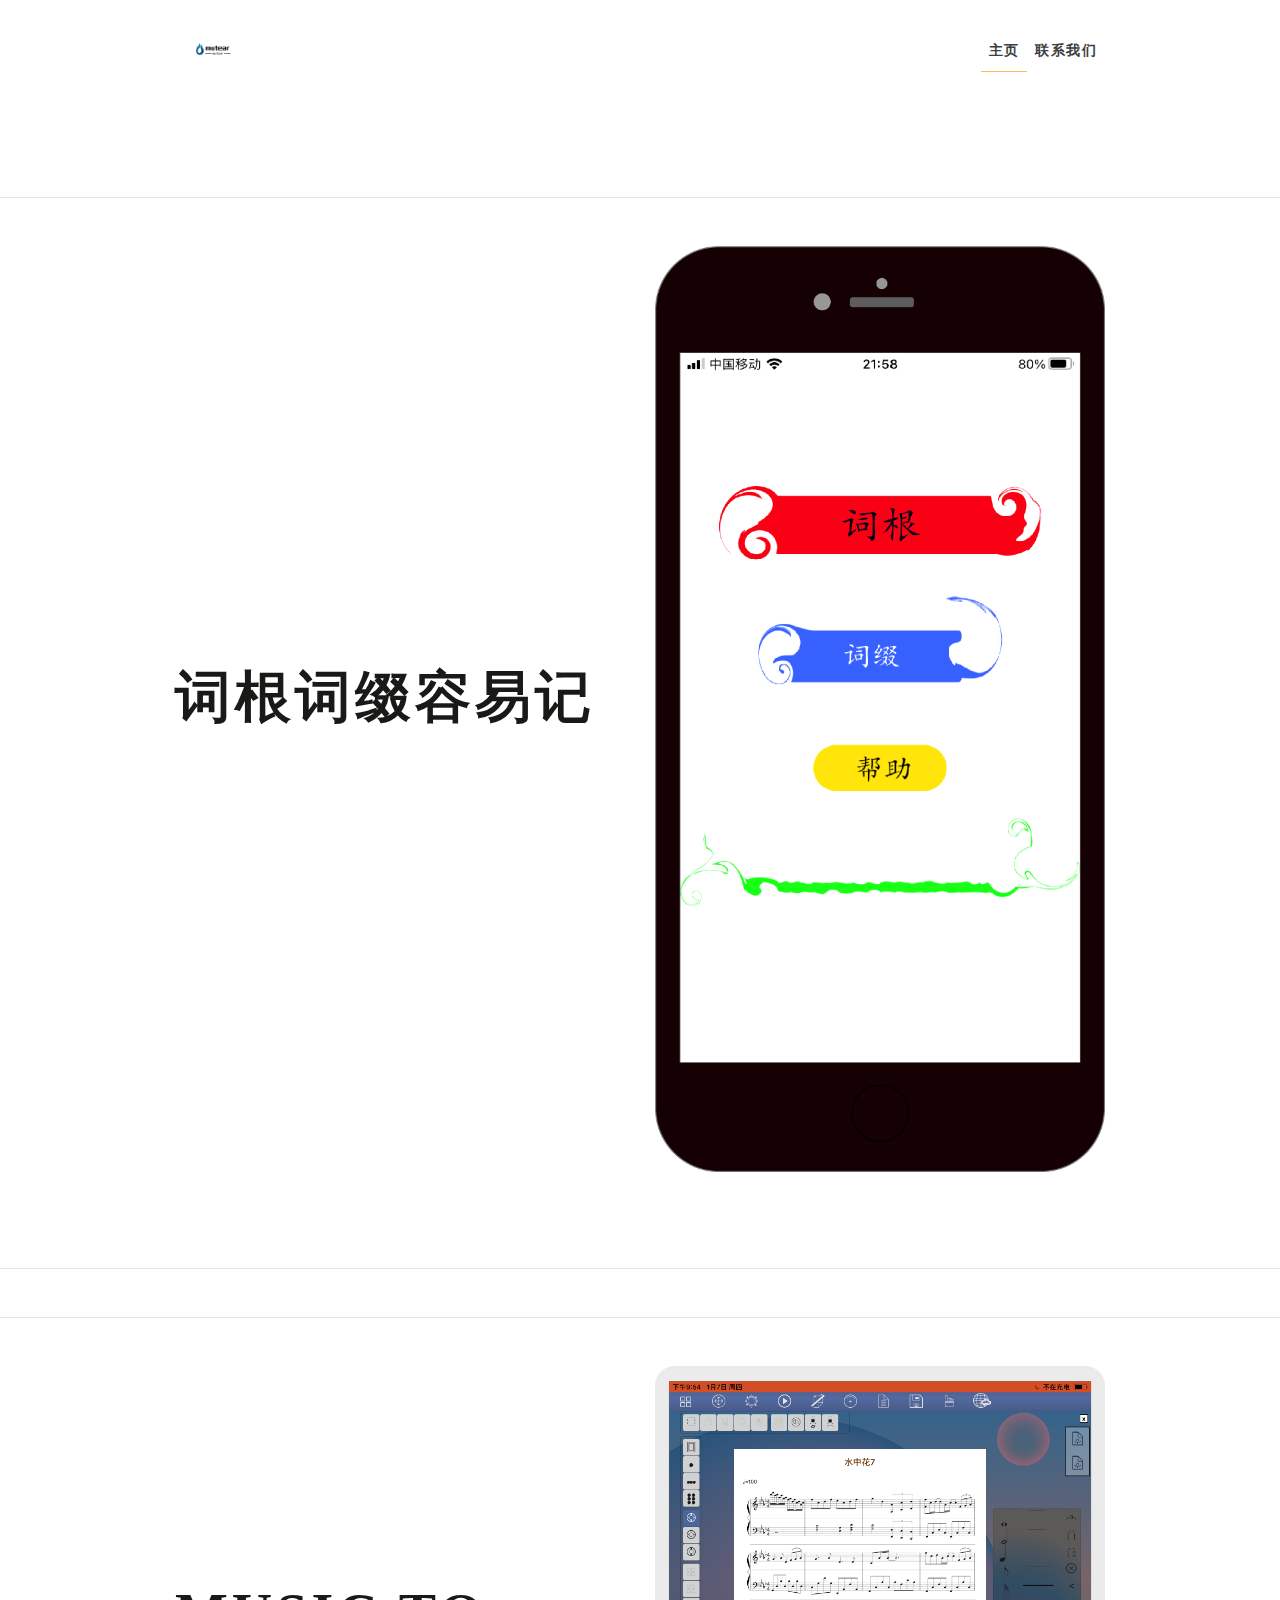
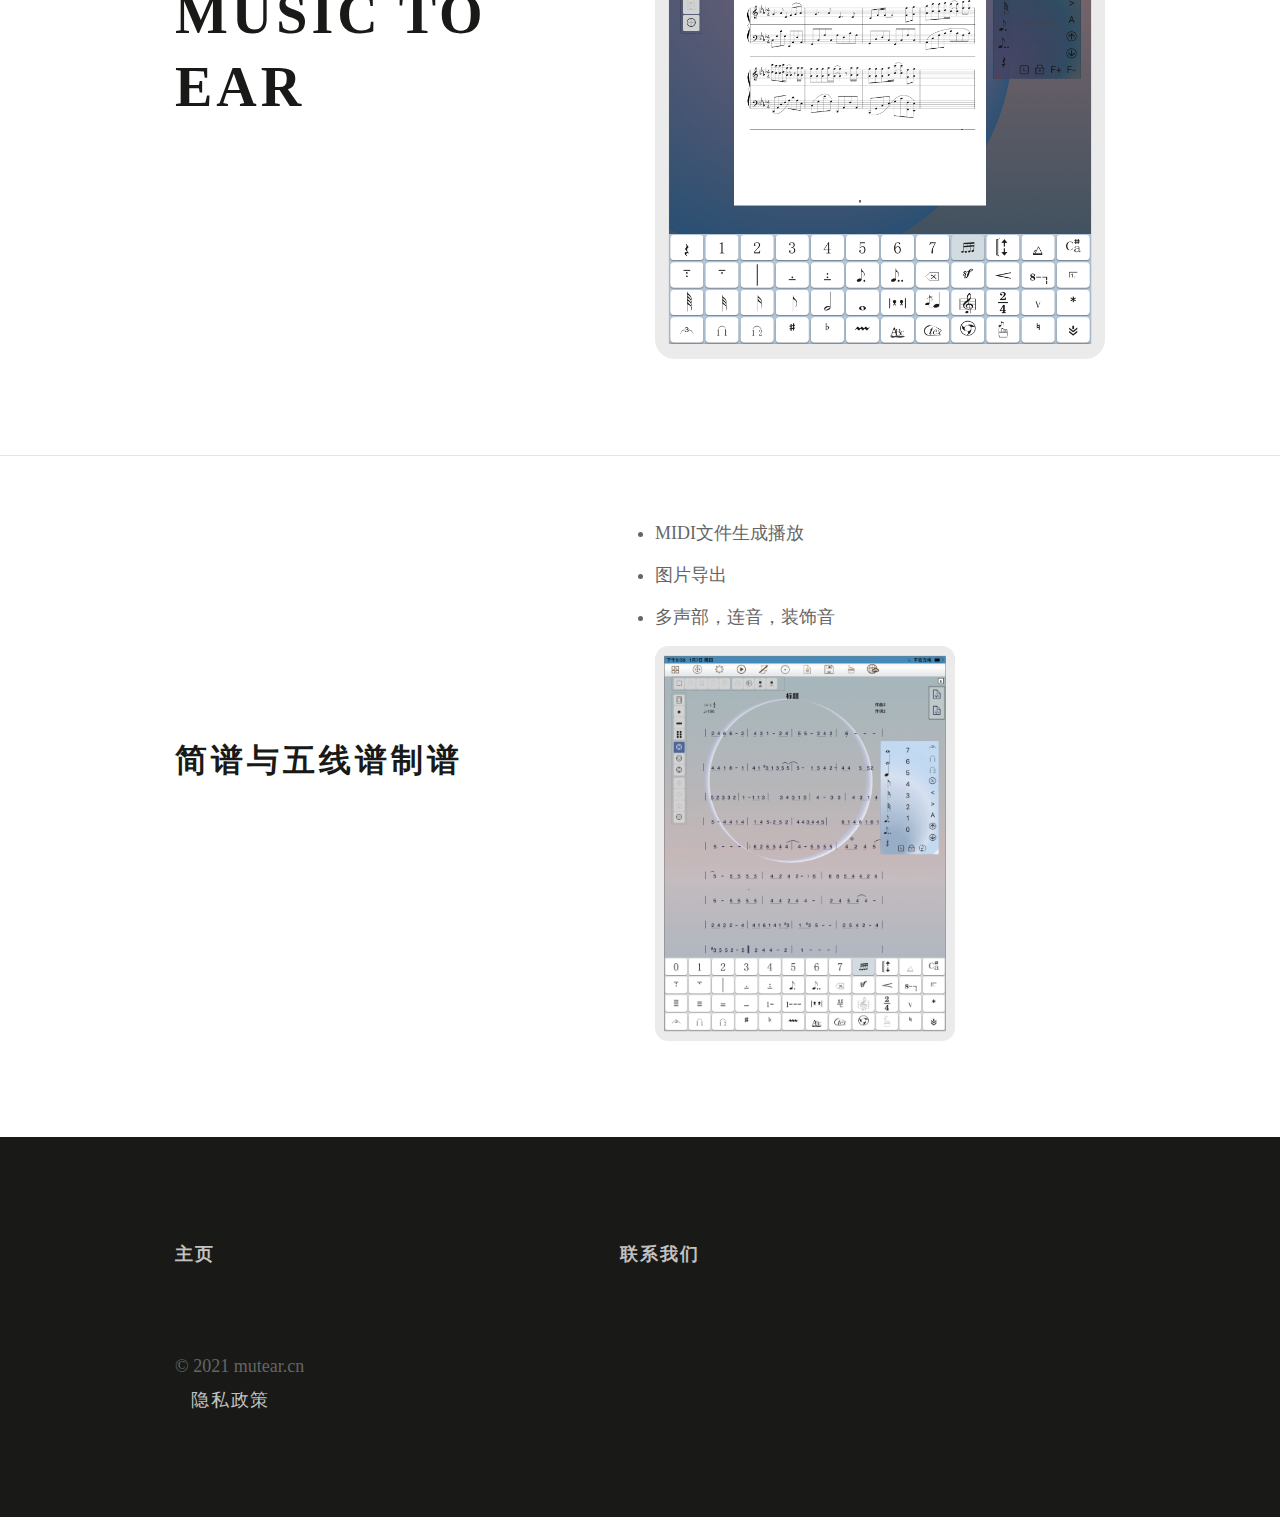
==== commit 9b7c7e5a: "Add files via upload" ====
--- a/index.html
+++ b/index.html
@@ -52,7 +52,27 @@
 			 
 			</div>
 		</div>
-	</nav><img src="resources/bg.jpg" width="800">  
+	</nav>
+		<hr class="my-5">
+	<div class="hero pb-5">
+		<div class="container">
+			<div class="row align-items-center justify-content-center">
+				<div class="col-sm-6 align-self-center">
+					<h1 class="hero-title mb-4">
+						词根词缀容易记
+					</h1>
+					<p class="lead hero-slogan">
+						
+					</p>
+				</div>
+				<div class="col-sm-6">
+					<img src="resources/cg.png" width="100" alt="" class="banner_image">
+				</div>
+			</div>
+		</div>
+    </div>
+
+    <hr class="my-5">
 	<hr class="my-5">
 	<div class="hero pb-5">
 		<div class="container">
@@ -124,4 +144,4 @@
 	
 </body>
 
-</html>
+</html>